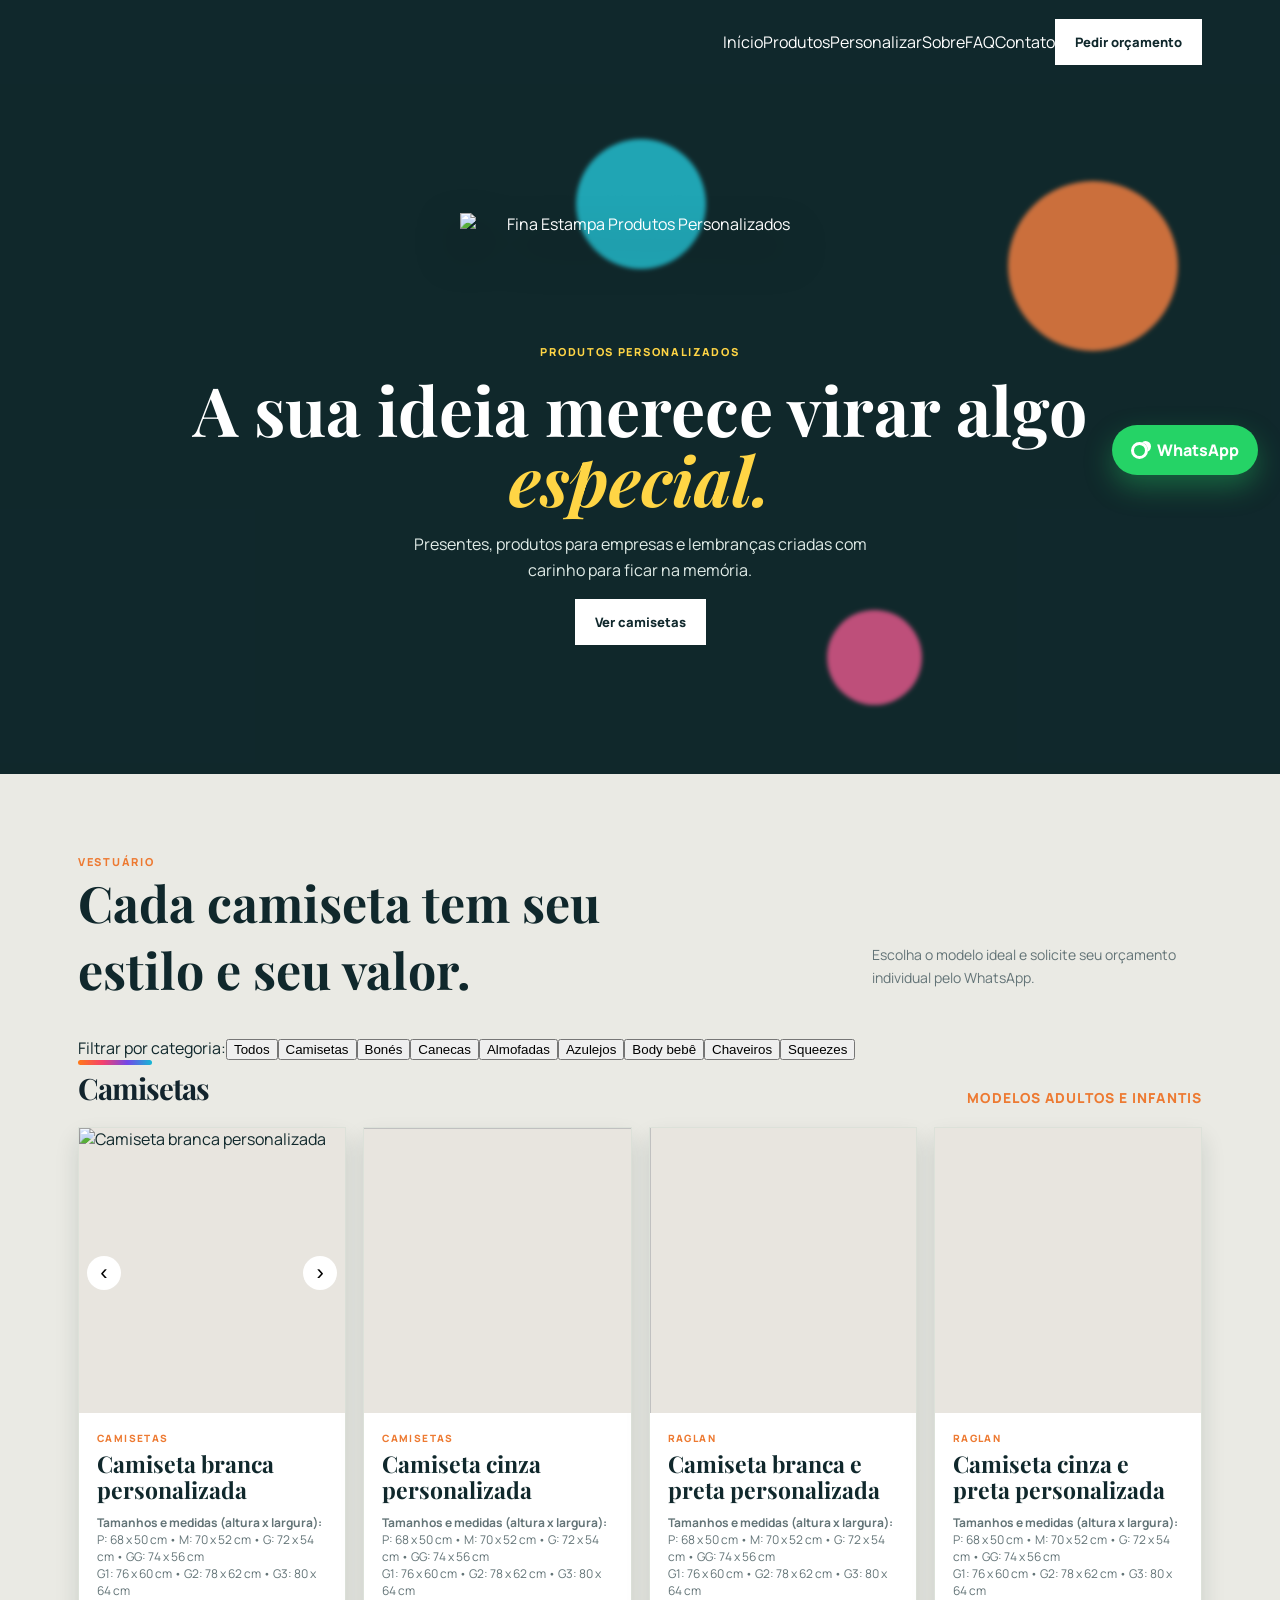
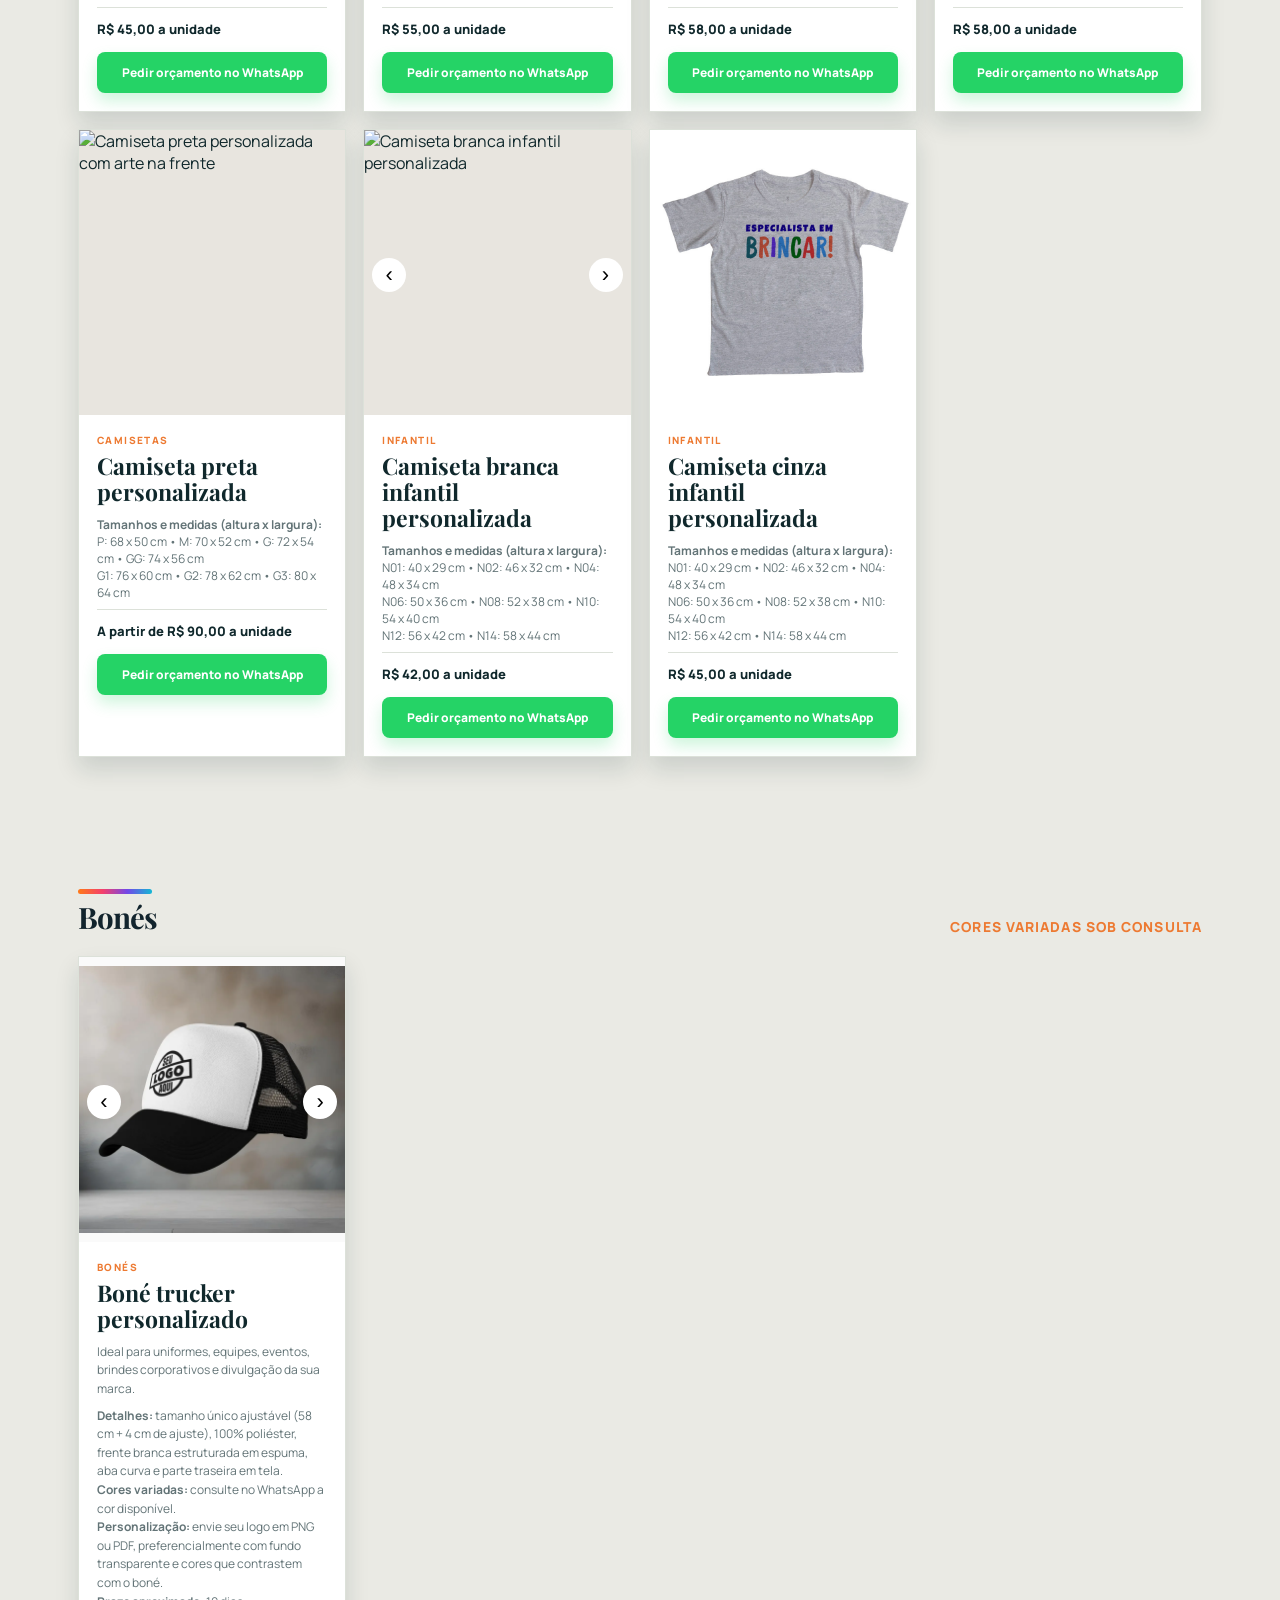
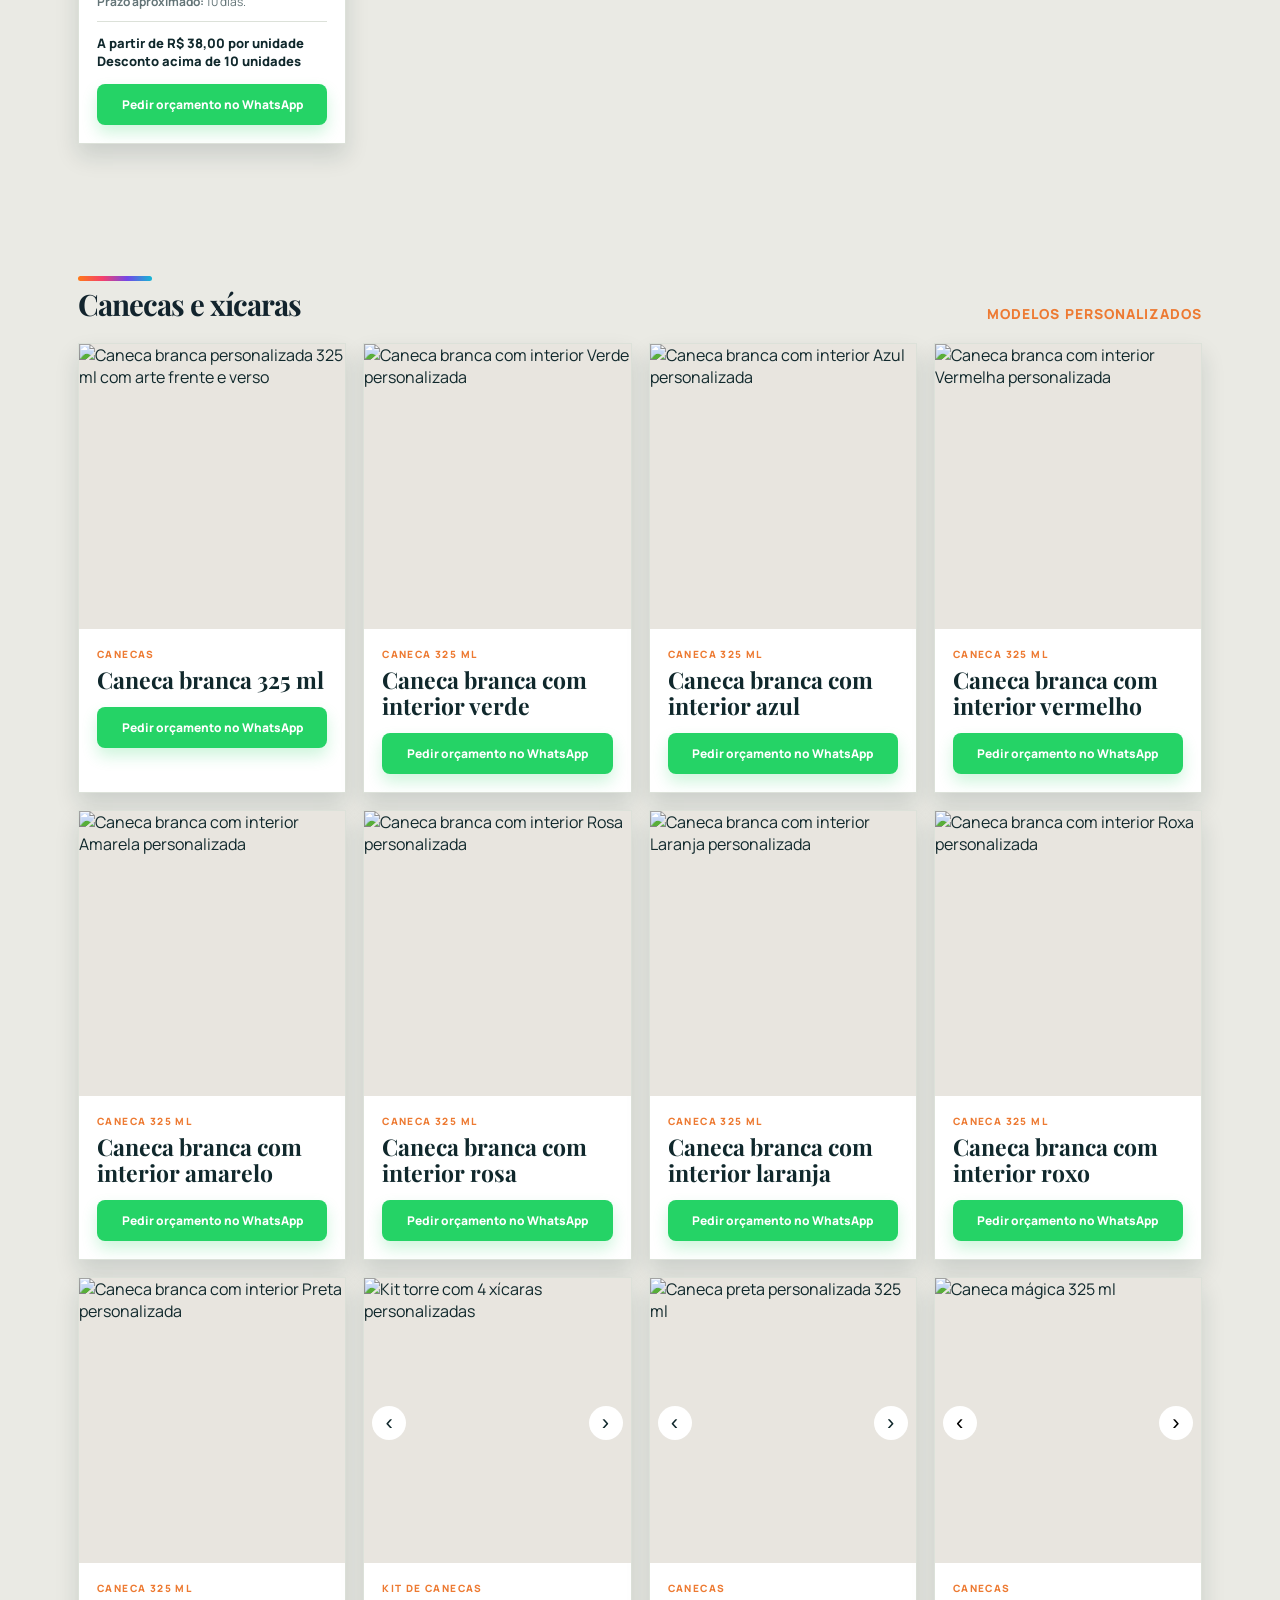
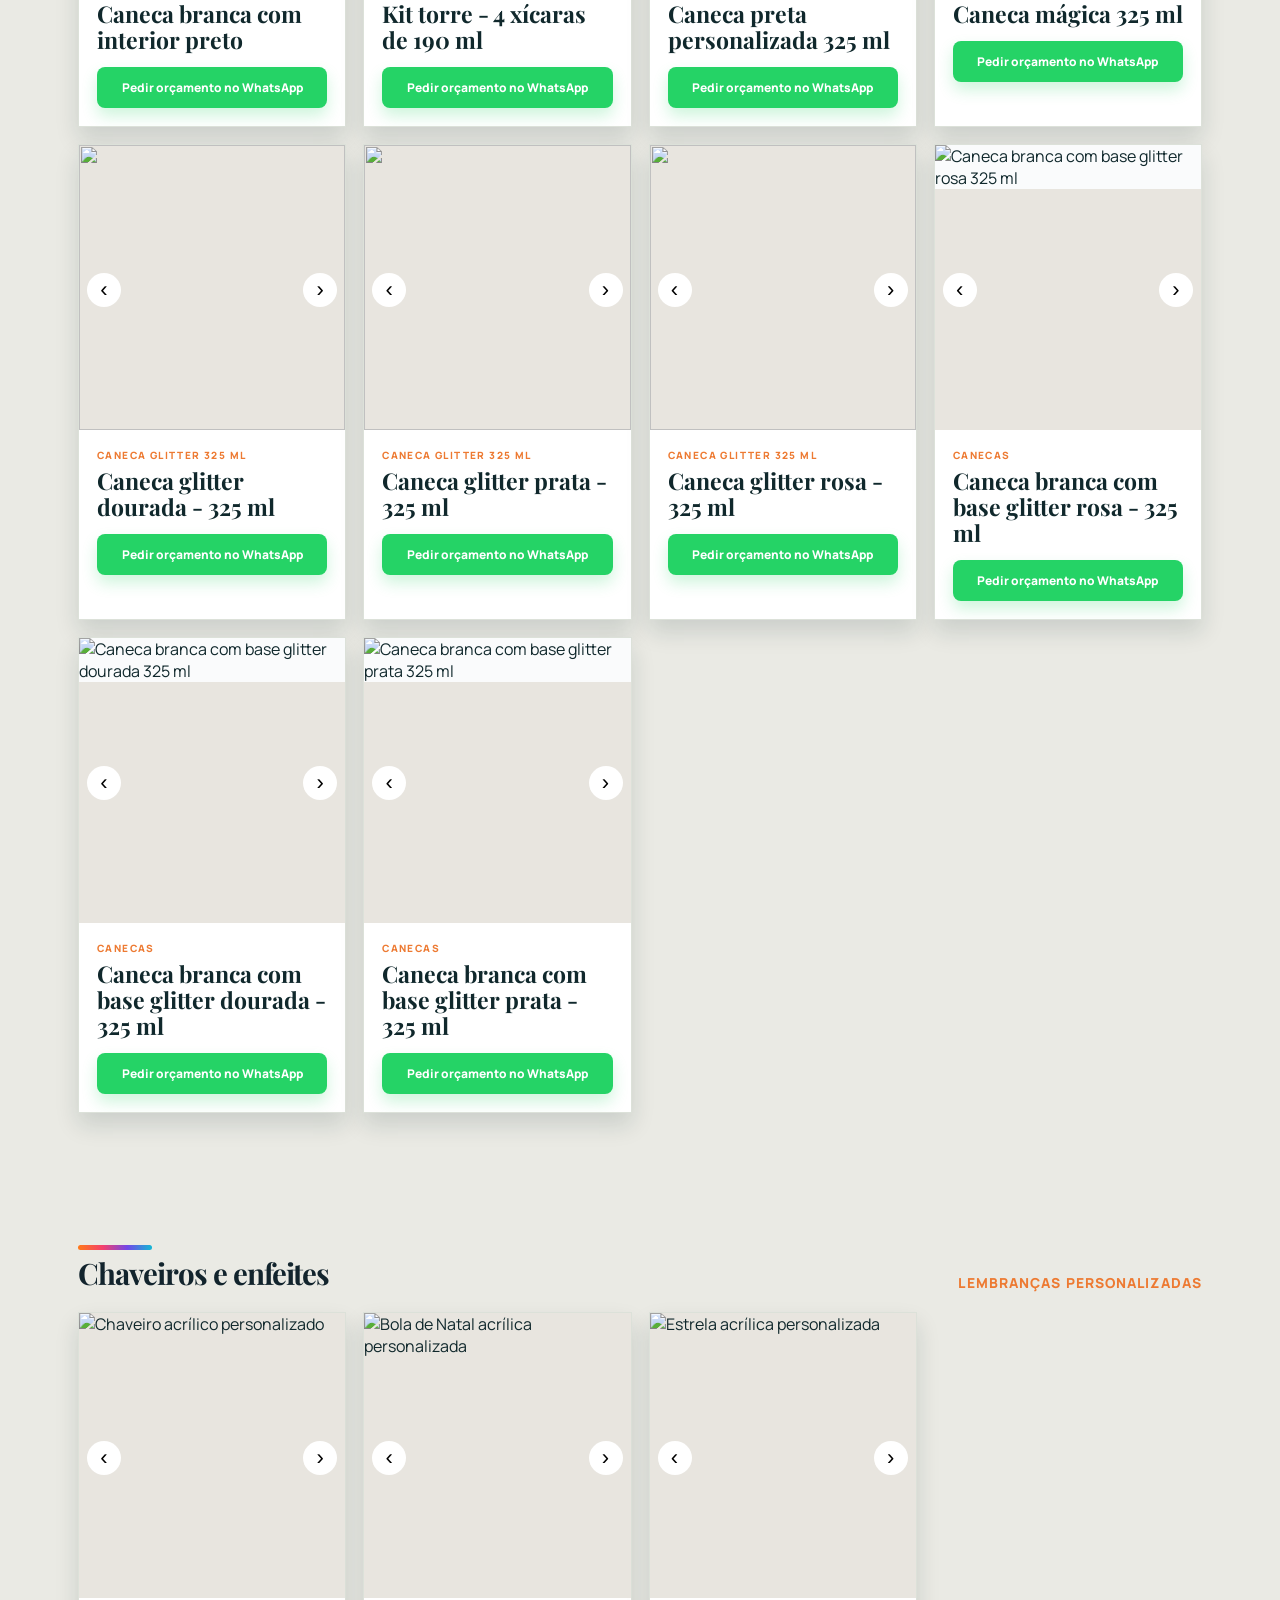
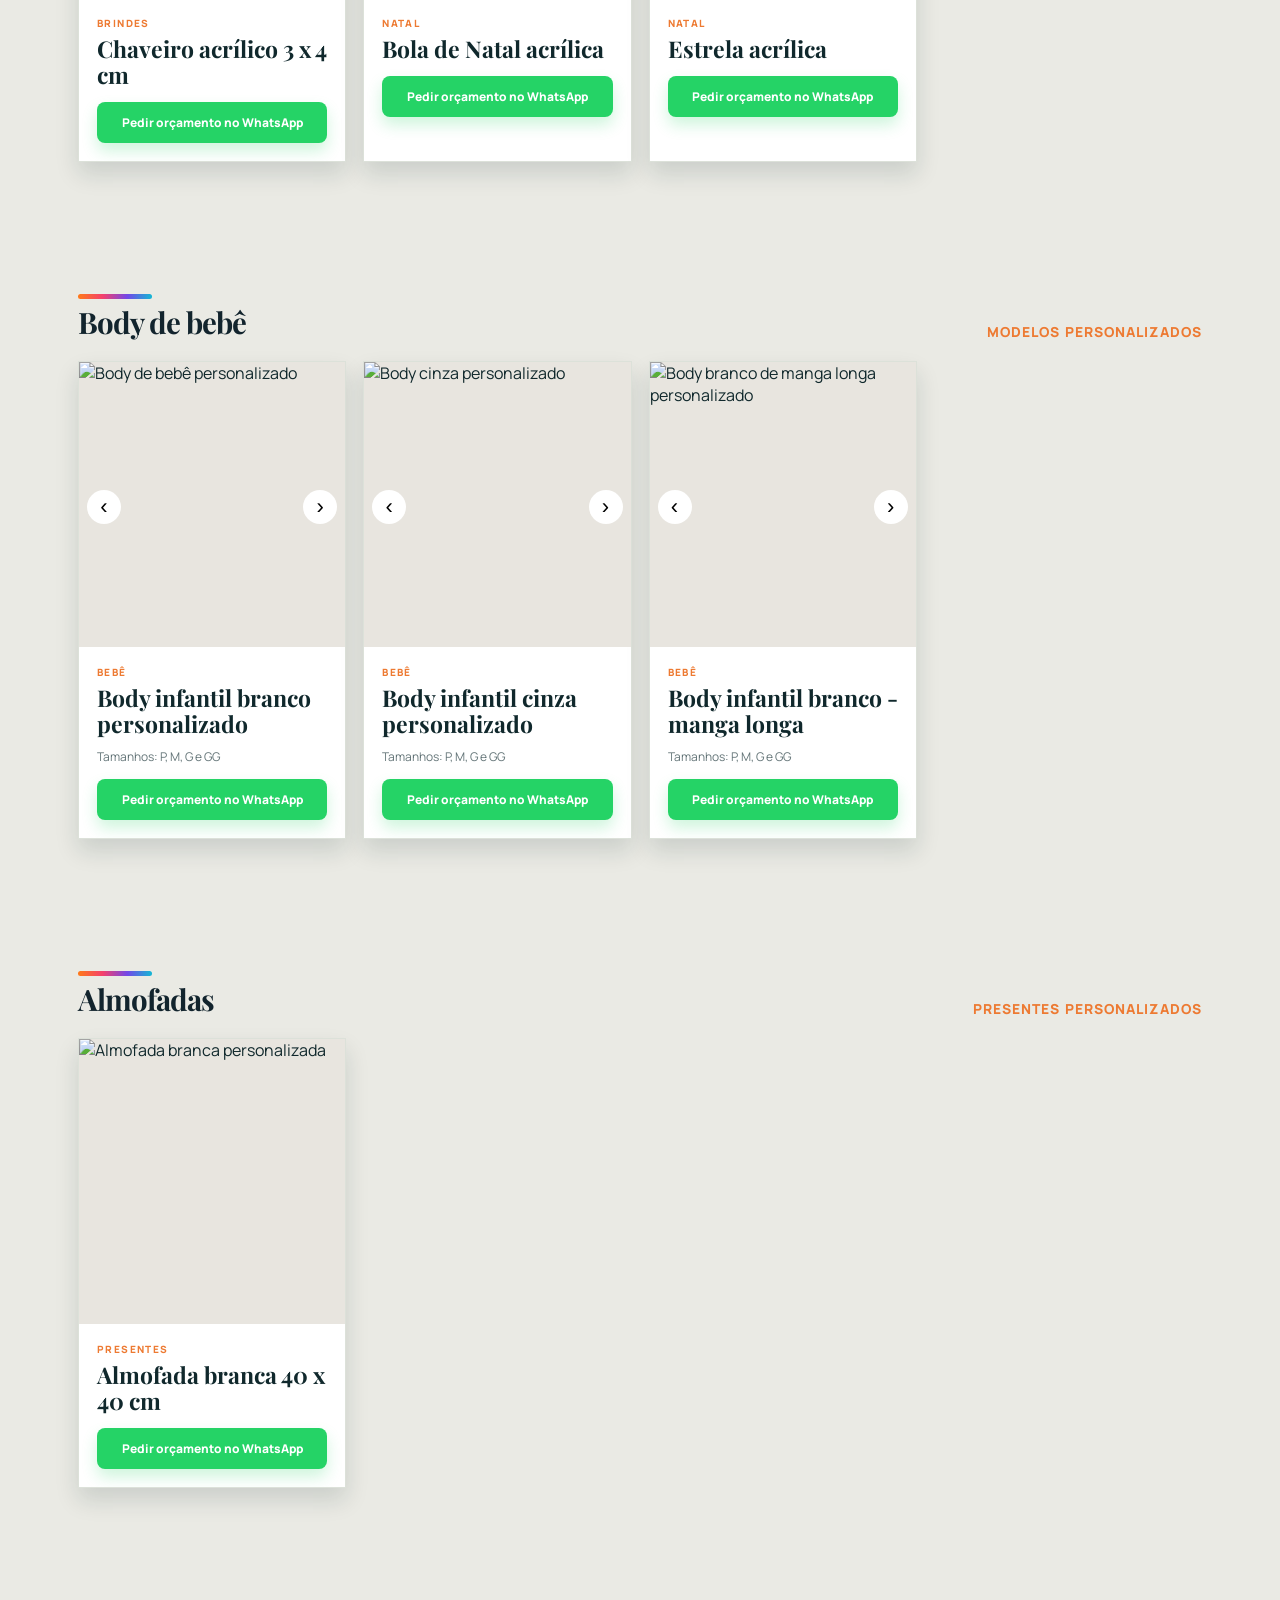
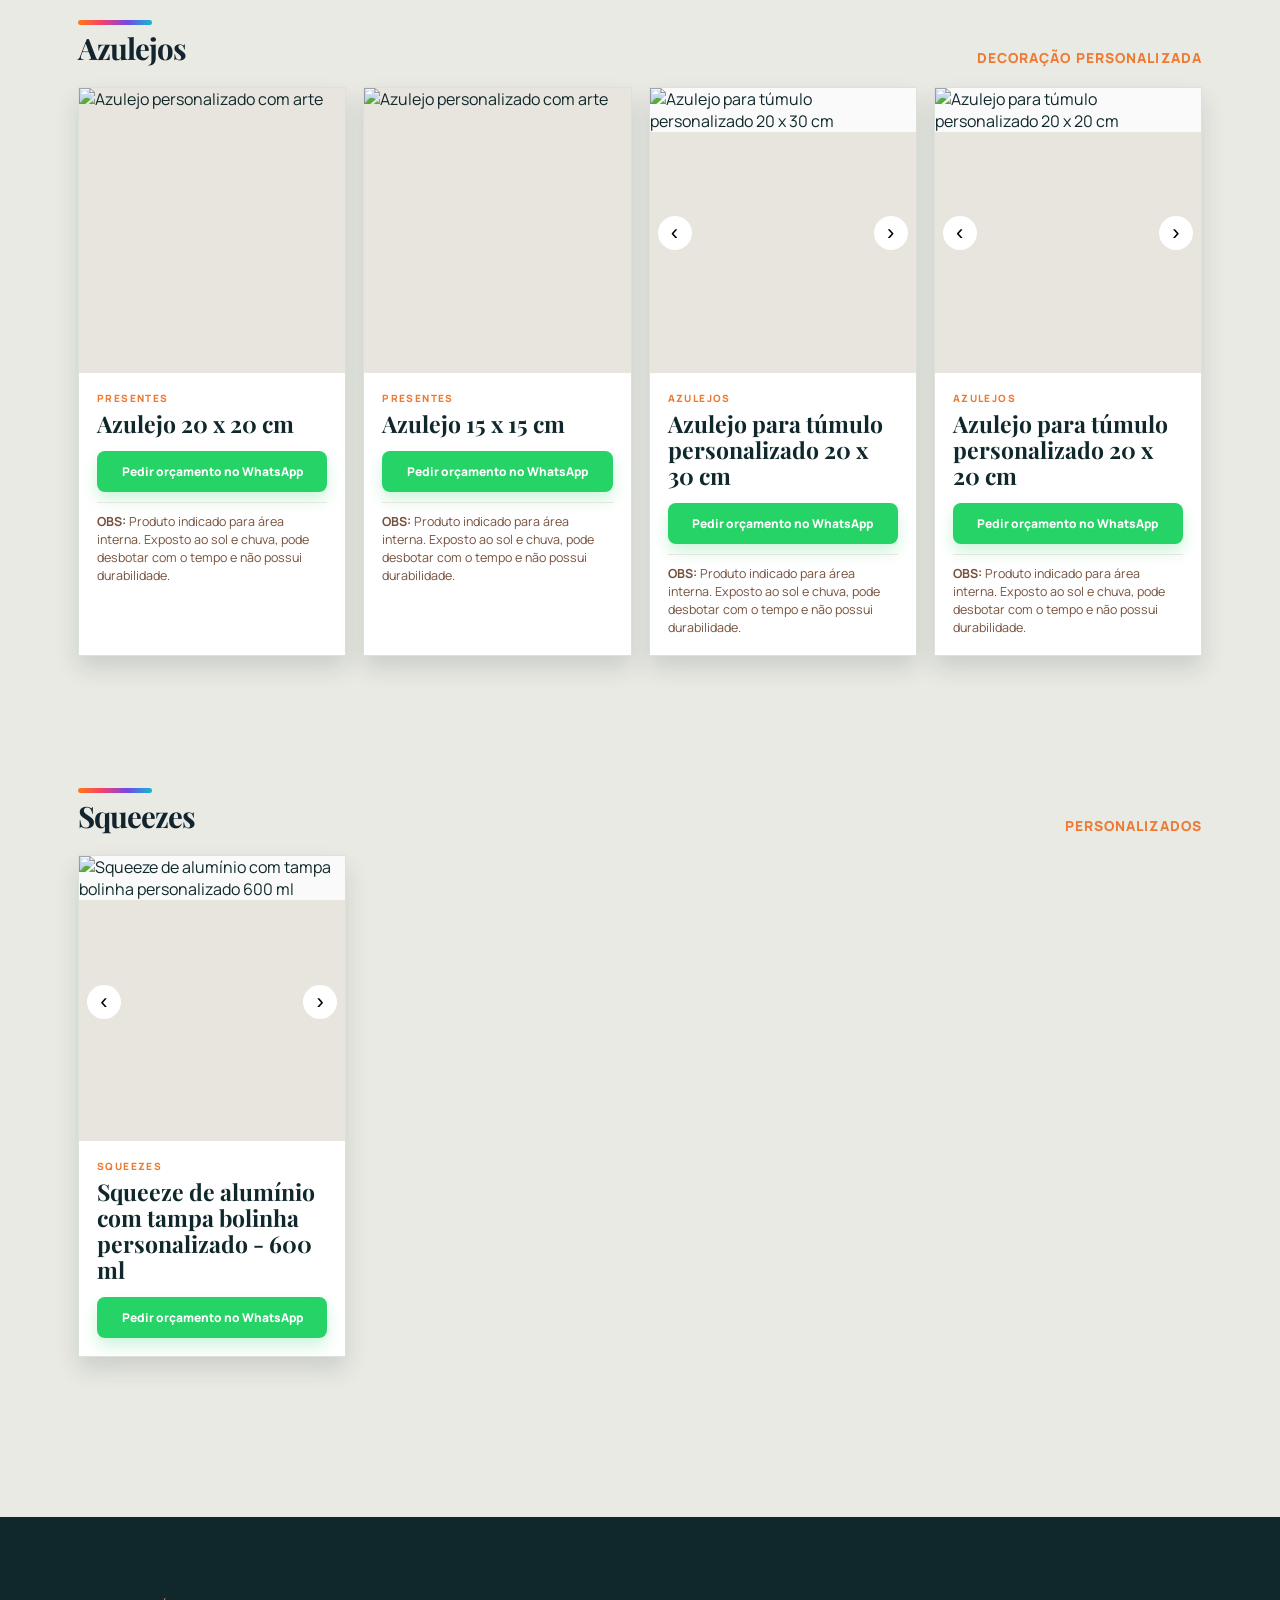
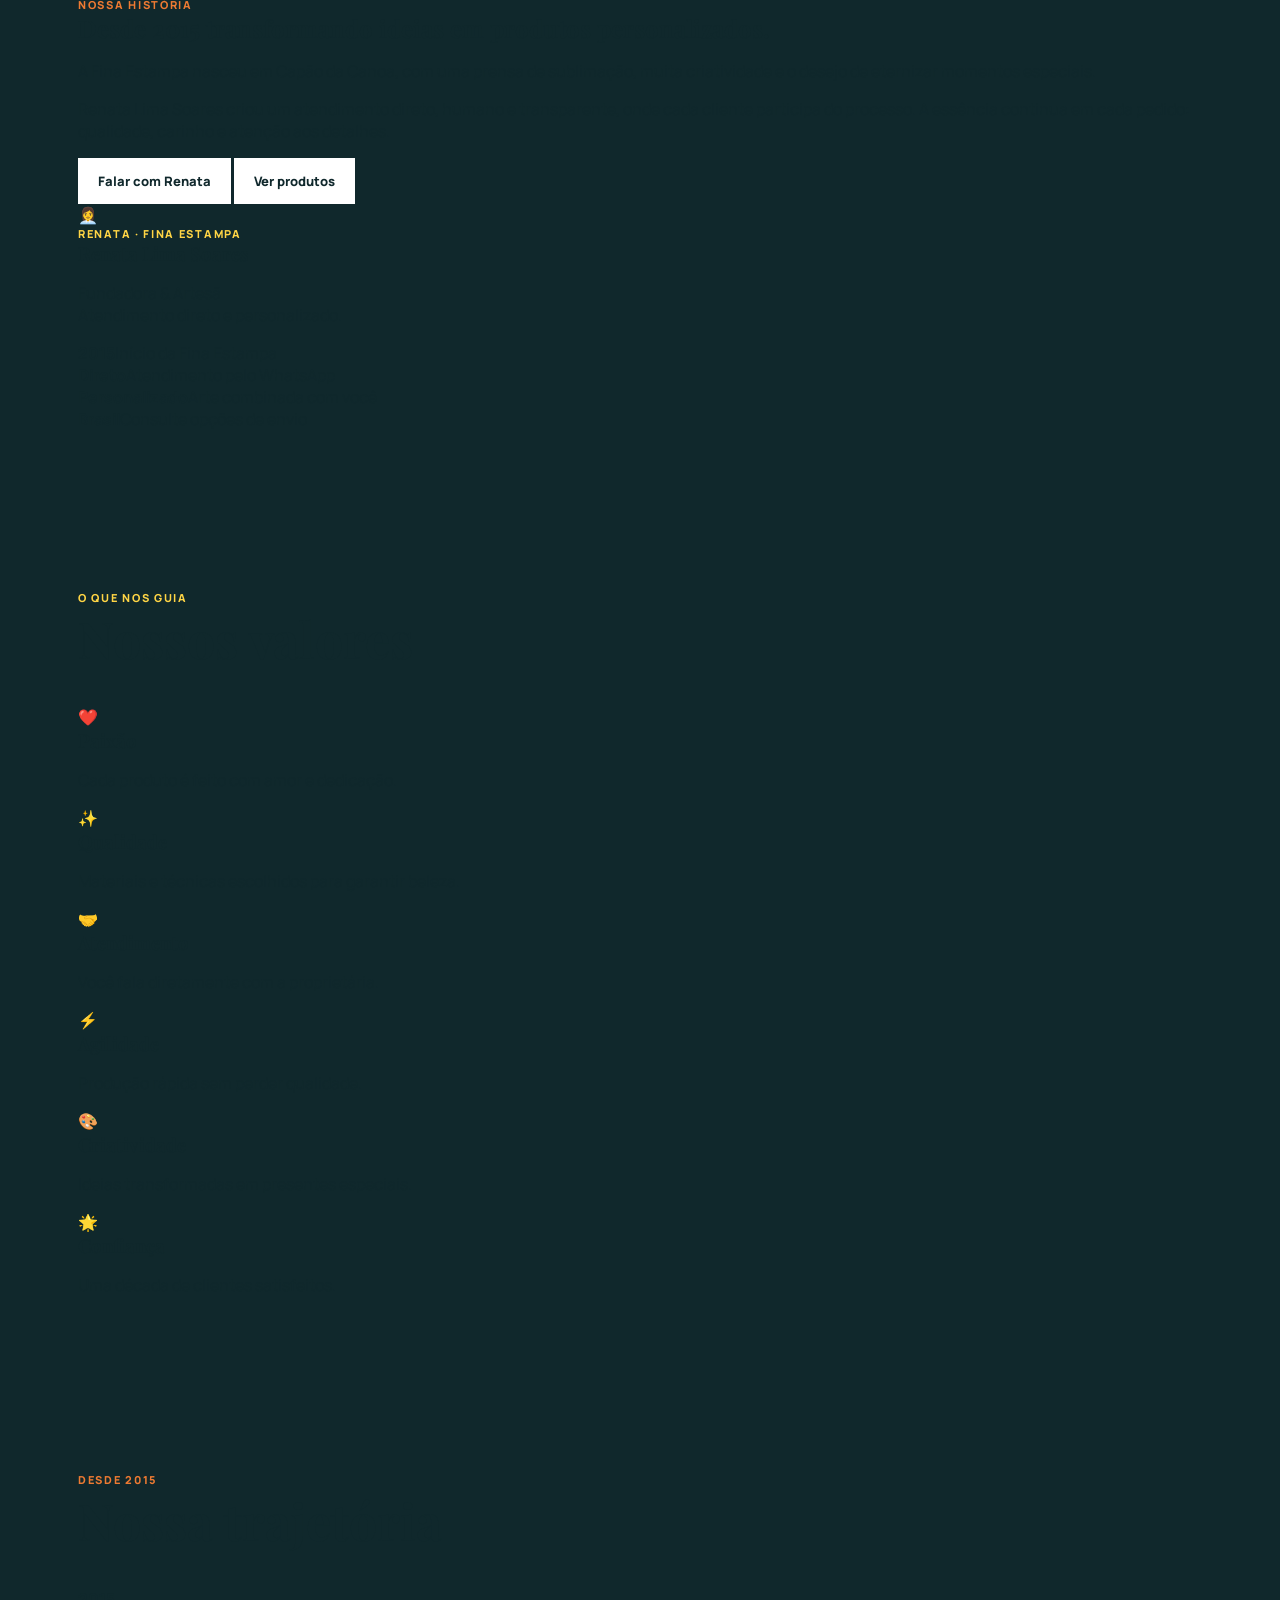
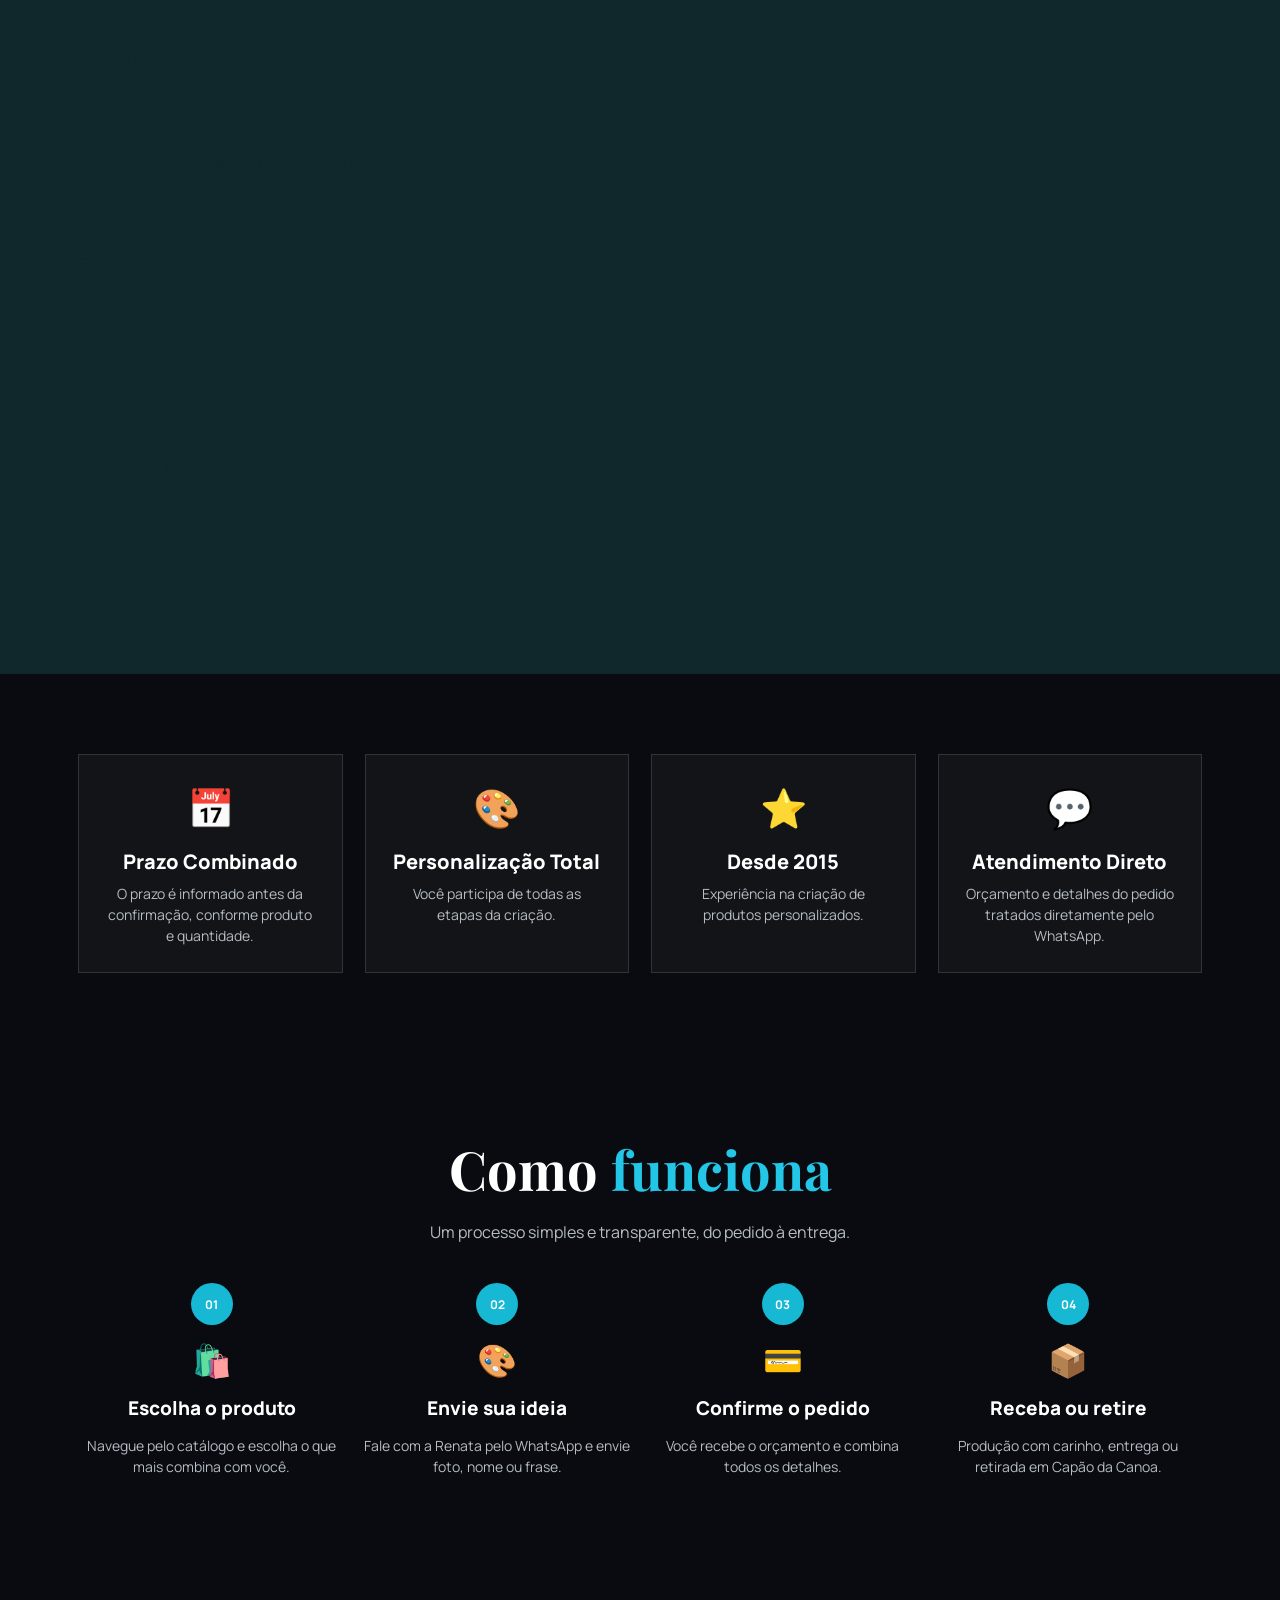
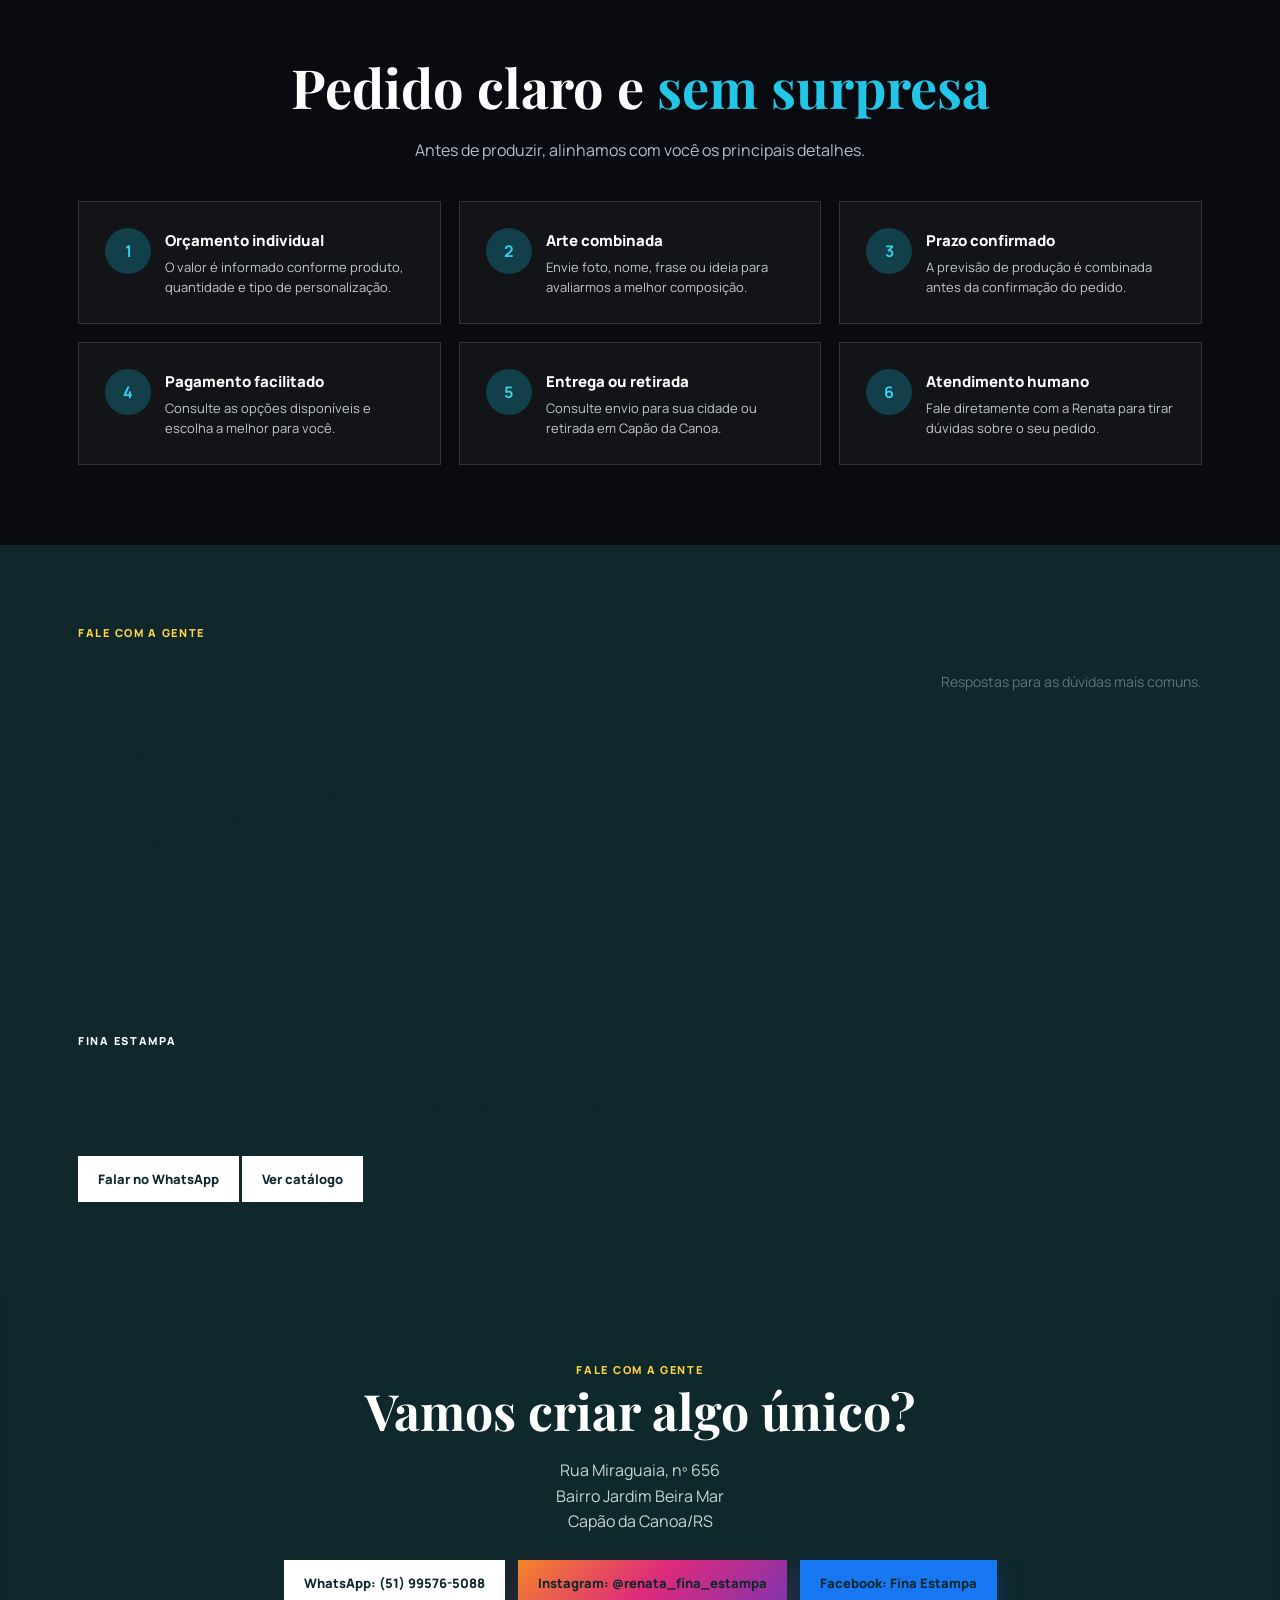
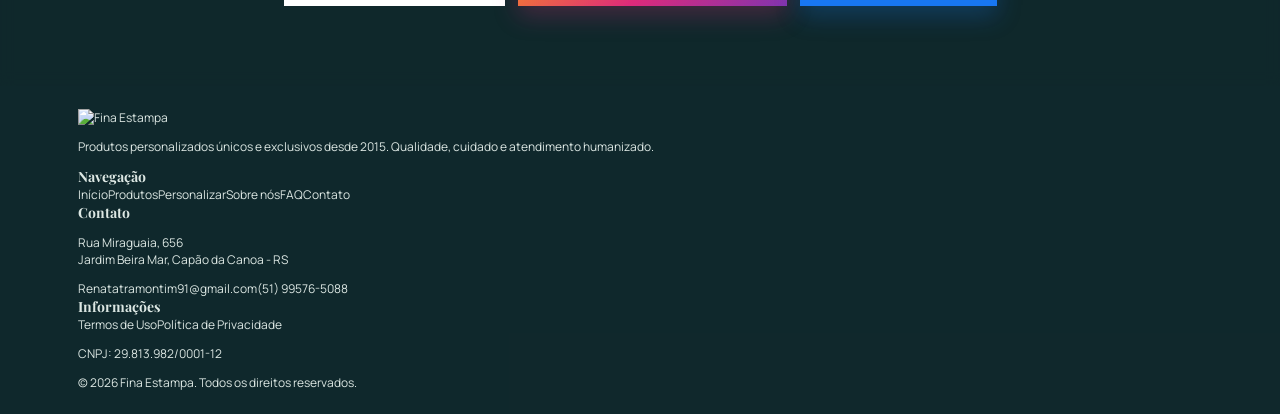
==== public/index.html @ 378524dc "Atualiza preços e adiciona bonés e camiseta infantil cinza" ====
<!doctype html>
<html lang="pt-BR">
<head>
<meta charset="utf-8">
<meta name="viewport" content="width=device-width,initial-scale=1">
<title>Fina Estampa | Personalizados</title>
<meta name="description" content="Fina Estampa Produtos Personalizados em Capão da Canoa. Canecas, camisetas, azulejos, almofadas, chaveiros e presentes feitos com carinho.">
<meta name="robots" content="index, follow">
<link rel="canonical" href="https://finaestampas.com.br/">
<meta property="og:title" content="Fina Estampa | Produtos Personalizados">
<meta property="og:description" content="Produtos personalizados únicos, com atendimento direto pelo WhatsApp.">
<meta property="og:type" content="website">
<meta property="og:url" content="https://finaestampas.com.br/">
<link href="https://fonts.googleapis.com/css2?family=Manrope:wght@400;600;700;800&family=Playfair+Display:ital,wght@0,600;0,700;1,600&display=swap" rel="stylesheet">
<style>:root{--ink:#10282c;--orange:#ed7a32;--line:#dce1d9}*{box-sizing:border-box}body{margin:0;color:var(--ink);font-family:Manrope,sans-serif;background:#10282c url('fundo-3d.webp') center/cover fixed}.wrap{max-width:1180px;margin:auto;padding:0 28px}a{text-decoration:none;color:inherit}.nav{height:84px;display:flex;align-items:center;justify-content:space-between;color:#fff}.brand{font-weight:800;display:flex;gap:10px;align-items:center}.brand i{width:25px;height:25px;border-radius:50%;background:conic-gradient(#ed5279,#ed7a32,#e8bd35,#57bd76,#42a7be,#ed5279)}.btn{display:inline-block;padding:14px 20px;background:#fff;color:var(--ink);font-size:13px;font-weight:800}.hero{position:relative;overflow:hidden;min-height:530px;background:#10282ca0;color:#fff}.orb{position:absolute;border-radius:50%;filter:blur(2px);opacity:.78;mix-blend-mode:screen;pointer-events:none}.o1{width:170px;height:170px;background:#ff6c1b;right:8%;top:14%;animation:float1 8s ease-in-out infinite}.o2{width:95px;height:95px;background:#ee3a79;right:28%;bottom:10%;animation:float2 6s ease-in-out infinite}.o3{width:130px;height:130px;background:#15bed3;left:45%;top:8%;animation:float3 9s ease-in-out infinite}@keyframes float1{50%{transform:translate3d(-45px,60px,80px) rotate(25deg) scale(1.15)}}@keyframes float2{50%{transform:translate3d(45px,-55px,65px) rotate(-22deg) scale(.8)}}@keyframes float3{50%{transform:translate3d(35px,55px,110px) rotate(35deg) scale(1.2)}}.heroin{position:relative;z-index:1;min-height:530px;display:grid;grid-template-columns:1.1fr .9fr;align-items:center;gap:45px}.eyebrow{font-size:11px;letter-spacing:1.7px;font-weight:800;color:#ffd545;text-transform:uppercase}h1,h2,h3{margin:0;font-family:'Playfair Display',serif}h1{font-size:clamp(45px,5.3vw,72px);line-height:1.04;margin:15px 0}h1 em{color:#ffd545}.hero p{color:#e1ece8;line-height:1.65;max-width:510px}.hero img{width:330px;max-height:350px;object-fit:contain;justify-self:center;filter:drop-shadow(0 20px 20px #0008)}section{padding:80px 0}.catalog{background:#f7f5eff2;backdrop-filter:blur(7px)}.heading{display:flex;justify-content:space-between;align-items:end;gap:30px;margin-bottom:34px}.heading h2{font-size:clamp(35px,4vw,50px);max-width:630px}.heading p{max-width:330px;color:#637477;font-size:14px;line-height:1.6}.shirts{display:grid;grid-template-columns:repeat(4,1fr);gap:17px}.card{background:#fff;border:1px solid var(--line);overflow:hidden;box-shadow:0 12px 22px #10282c24;transition:.2s}.card:hover{transform:translateY(-6px)}.shirt-photo{height:285px;overflow:hidden;background:#e8e5df;position:relative}.shirt-photo img{position:absolute;width:200%;height:200%;object-fit:cover}.s1 img{left:0;top:0}.s2 img{right:0;top:0}.s3 img{left:0;bottom:0}.s4 img{right:0;bottom:0}.cardbody{padding:18px}.kind{font-size:10px;color:var(--orange);font-weight:800;letter-spacing:1.4px;text-transform:uppercase}.card h3{font-size:23px;line-height:1.13;margin:6px 0 11px}.price{font-size:13px;font-weight:800;border-top:1px solid var(--line);padding-top:12px}.cta{background:#10282cd9;color:white;text-align:center;backdrop-filter:blur(7px)}.cta h2{font-size:clamp(35px,4vw,50px)}.cta p{color:#c8d4d1;margin:14px auto 25px;line-height:1.6}footer{background:#10282ce8;color:#dce7e3;padding:23px 0;font-size:12px}.foot{display:flex;justify-content:space-between;gap:15px}@media(max-width:850px){.shirts{grid-template-columns:repeat(2,1fr)}.heroin{grid-template-columns:1fr;text-align:center;padding:45px 0}.hero p{margin:auto}.hero img{display:none}}@media(max-width:480px){.wrap{padding:0 18px}.shirts{grid-template-columns:1fr}.heading{display:block}.heading p{margin-top:15px}.foot{flex-direction:column}}</style>
<style>.nav{justify-content:flex-end}.brand{display:none}.heroin{grid-template-columns:1fr;text-align:center;gap:12px}.heroin>img{order:0;justify-self:center;width:360px;max-height:310px}.heroin>div{order:1}.hero p{margin-left:auto;margin-right:auto}@media(max-width:850px){.heroin>img{display:block;width:275px;max-height:255px}}</style>
</head>
<body>
<header class="wrap">
<nav class="nav">
<a class="brand" href="#inicio">
<i>
</i>Fina Estampa</a>
<a class="btn" href="#contato">Pedir or&ccedil;amento</a>
</nav>
</header>
<main>
<section class="hero" id="inicio">
<span class="orb o1">
</span>
<span class="orb o2">
</span>
<span class="orb o3">
</span>
<div class="wrap heroin">
<div>
<div class="eyebrow">Produtos personalizados</div>
<h1>A sua ideia merece virar algo <em>especial.</em>
</h1>
<p>Presentes, produtos para empresas e lembran&ccedil;as criadas com carinho para ficar na mem&oacute;ria.</p>
<a class="btn" href="#camisetas">Ver camisetas</a>
</div>
<img src="logo-fina-estampa-transparent.webp" alt="Fina Estampa Produtos Personalizados">
</div>
</section>
<section class="catalog" id="camisetas">
<div class="wrap">
<div class="heading">
<div>
<div class="eyebrow" style="color:#ed7a32">Vestu&aacute;rio</div>
<h2>Cada camiseta tem seu estilo e seu valor.</h2>
</div>
<p>Escolha o modelo ideal e solicite seu or&ccedil;amento individual pelo WhatsApp.</p>
</div>
<div class="shirts">
<article class="card">
<div class="shirt-photo" style="position:relative">
<img id="camiseta-branca-foto" src="camiseta-branca-1.webp" style="position:static;width:100%;height:100%;object-fit:cover" alt="Camiseta branca personalizada">
<button onclick="trocarCamisetaBranca(-1)" style="position:absolute;left:8px;top:45%;border:0;border-radius:50%;width:34px;height:34px;background:#fff;font-size:22px;cursor:pointer">&lsaquo;</button>
<button onclick="trocarCamisetaBranca(1)" style="position:absolute;right:8px;top:45%;border:0;border-radius:50%;width:34px;height:34px;background:#fff;font-size:22px;cursor:pointer">&rsaquo;</button>
</div>
<div class="cardbody">
<div class="kind">Camisetas</div>
<h3>Camiseta branca personalizada</h3>
<div style="font-size:12px;color:#637477;margin-bottom:8px">
<strong>Tamanhos e medidas (altura x largura):</strong>
<br>P: 68 x 50 cm &bull; M: 70 x 52 cm &bull; G: 72 x 54 cm &bull; GG: 74 x 56 cm<br>G1: 76 x 60 cm &bull; G2: 78 x 62 cm &bull; G3: 80 x 64 cm</div>
<div class="price">R$ 45,00 a unidade</div>
</div>
</article>
<article class="card">
<div class="shirt-photo s2">
<img src="camisetas-mockup.webp">
</div>
<div class="cardbody">
<div class="kind">Camisetas</div>
<h3>Camiseta cinza personalizada</h3>
<div style="font-size:12px;color:#637477;margin-bottom:8px">
<strong>Tamanhos e medidas (altura x largura):</strong>
<br>P: 68 x 50 cm &bull; M: 70 x 52 cm &bull; G: 72 x 54 cm &bull; GG: 74 x 56 cm<br>G1: 76 x 60 cm &bull; G2: 78 x 62 cm &bull; G3: 80 x 64 cm</div>
<div class="price">R$ 55,00 a unidade</div>
</div>
</article>
<article class="card">
<div class="shirt-photo s3">
<img src="camisetas-mockup.webp">
</div>
<div class="cardbody">
<div class="kind">Raglan</div>
<h3>Camiseta branca e preta personalizada</h3>
<div style="font-size:12px;color:#637477;margin-bottom:8px">
<strong>Tamanhos e medidas (altura x largura):</strong>
<br>P: 68 x 50 cm &bull; M: 70 x 52 cm &bull; G: 72 x 54 cm &bull; GG: 74 x 56 cm<br>G1: 76 x 60 cm &bull; G2: 78 x 62 cm &bull; G3: 80 x 64 cm</div>
<div class="price">R$ 58,00 a unidade</div>
</div>
</article>
<article class="card">
<div class="shirt-photo s4">
<img src="camisetas-mockup.webp">
</div>
<div class="cardbody">
<div class="kind">Raglan</div>
<h3>Camiseta cinza e preta personalizada</h3>
<div style="font-size:12px;color:#637477;margin-bottom:8px">
<strong>Tamanhos e medidas (altura x largura):</strong>
<br>P: 68 x 50 cm &bull; M: 70 x 52 cm &bull; G: 72 x 54 cm &bull; GG: 74 x 56 cm<br>G1: 76 x 60 cm &bull; G2: 78 x 62 cm &bull; G3: 80 x 64 cm</div>
<div class="price">R$ 58,00 a unidade</div>
</div>
</article>
<article class="card">
<div class="shirt-photo">
<img src="camiseta-preta.webp" style="position:static;width:100%;height:100%;object-fit:cover" alt="Camiseta preta personalizada com arte na frente">
</div>
<div class="cardbody">
<div class="kind">Camisetas</div>
<h3>Camiseta preta personalizada</h3>
<div style="font-size:12px;color:#637477;margin-bottom:8px">
<strong>Tamanhos e medidas (altura x largura):</strong>
<br>P: 68 x 50 cm &bull; M: 70 x 52 cm &bull; G: 72 x 54 cm &bull; GG: 74 x 56 cm<br>G1: 76 x 60 cm &bull; G2: 78 x 62 cm &bull; G3: 80 x 64 cm</div>
<div class="price">A partir de R$ 90,00 a unidade</div>
</div>
</article>
<article class="card">
<div class="shirt-photo" style="position:relative">
<img id="bone-trucker-foto" src="bone-trucker-1.webp" style="position:static;width:100%;height:100%;object-fit:contain;background:#fafafa" alt="Bon&eacute; trucker personalizado com frente branca e tela traseira">
<button onclick="trocarBoneTrucker(-1)" aria-label="Foto anterior do bon&eacute;" style="position:absolute;left:8px;top:45%;border:0;border-radius:50%;width:34px;height:34px;background:#fff;font-size:22px;cursor:pointer">&lsaquo;</button>
<button onclick="trocarBoneTrucker(1)" aria-label="Pr&oacute;xima foto do bon&eacute;" style="position:absolute;right:8px;top:45%;border:0;border-radius:50%;width:34px;height:34px;background:#fff;font-size:22px;cursor:pointer">&rsaquo;</button>
</div>
<div class="cardbody">
<div class="kind">Bon&eacute;s</div>
<h3>Bon&eacute; trucker personalizado</h3>
<p style="font-size:12px;color:#637477;line-height:1.55;margin:8px 0">Ideal para uniformes, equipes, eventos, brindes corporativos e divulga&ccedil;&atilde;o da sua marca.</p>
<div style="font-size:12px;color:#637477;margin-bottom:10px;line-height:1.55">
<strong>Detalhes:</strong> tamanho &uacute;nico ajust&aacute;vel (58 cm + 4 cm de ajuste), 100% poli&eacute;ster, frente branca estruturada em espuma, aba curva e parte traseira em tela.<br>
<strong>Cores variadas:</strong> consulte no WhatsApp a cor dispon&iacute;vel.<br>
<strong>Personaliza&ccedil;&atilde;o:</strong> envie seu logo em PNG ou PDF, preferencialmente com fundo transparente e cores que contrastem com o bon&eacute;.<br>
<strong>Prazo aproximado:</strong> 10 dias.</div>
<div class="price product-price-visible">A partir de R$ 38,00 por unidade<br>Desconto acima de 10 unidades</div>
</div>
</article>
<article class="card">
<div class="shirt-photo">
<img src="caneca-325ml.webp" style="position:static;width:100%;height:100%;object-fit:cover" alt="Caneca branca personalizada 325 ml com arte frente e verso">
</div>
<div class="cardbody">
<div class="kind">Canecas</div>
<h3>Caneca branca 325 ml</h3>
<div class="price">Arte frente e verso - Valor sob consulta</div>
</div>
</article>
<article class="card">
<div class="shirt-photo">
<img src="presentes-mockup.webp" style="position:static;width:100%;height:100%;object-fit:cover" alt="Almofada branca personalizada">
</div>
<div class="cardbody">
<div class="kind">Presentes</div>
<h3>Almofada branca 40 x 40 cm</h3>
<div class="price">Valor sob consulta</div>
</div>
</article>
<article class="card">
<div class="shirt-photo">
<img src="azulejos-personalizados.webp" style="position:static;width:100%;height:100%;object-fit:cover" alt="Azulejo personalizado com arte">
</div>
<div class="cardbody">
<div class="kind">Presentes</div>
<h3>Azulejo 20 x 20 cm</h3>
<div class="price">Valor sob consulta</div>
<div style="margin-top:10px;padding-top:10px;border-top:1px solid #e7e4df;font-size:.78rem;line-height:1.45;color:#76513d">
<strong>OBS:</strong> Produto indicado para &aacute;rea interna. Exposto ao sol e chuva, pode desbotar com o tempo e n&atilde;o possui durabilidade.</div>
</div>
</article>
<article class="card">
<div class="shirt-photo">
<img src="azulejos-personalizados.webp" style="position:static;width:100%;height:100%;object-fit:cover" alt="Azulejo personalizado com arte">
</div>
<div class="cardbody">
<div class="kind">Presentes</div>
<h3>Azulejo 15 x 15 cm</h3>
<div class="price">Valor sob consulta</div>
<div style="margin-top:10px;padding-top:10px;border-top:1px solid #e7e4df;font-size:.78rem;line-height:1.45;color:#76513d">
<strong>OBS:</strong> Produto indicado para &aacute;rea interna. Exposto ao sol e chuva, pode desbotar com o tempo e n&atilde;o possui durabilidade.</div>
</div>
</article>
<article class="card">
<div class="shirt-photo">
<img src="caneca-verde.webp" style="position:static;width:100%;height:100%;object-fit:cover" alt="Caneca branca com interior Verde personalizada">
</div>
<div class="cardbody">
<div class="kind">Caneca 325 ml</div>
<h3>Caneca branca com interior verde</h3>
<div class="price">Arte frente e verso - Valor sob consulta</div>
</div>
</article>
<article class="card">
<div class="shirt-photo">
<img src="caneca-azul.webp" style="position:static;width:100%;height:100%;object-fit:cover" alt="Caneca branca com interior Azul personalizada">
</div>
<div class="cardbody">
<div class="kind">Caneca 325 ml</div>
<h3>Caneca branca com interior azul</h3>
<div class="price">Arte frente e verso - Valor sob consulta</div>
</div>
</article>
<article class="card">
<div class="shirt-photo">
<img src="caneca-vermelho.webp" style="position:static;width:100%;height:100%;object-fit:cover" alt="Caneca branca com interior Vermelha personalizada">
</div>
<div class="cardbody">
<div class="kind">Caneca 325 ml</div>
<h3>Caneca branca com interior vermelho</h3>
<div class="price">Arte frente e verso - Valor sob consulta</div>
</div>
</article>
<article class="card">
<div class="shirt-photo">
<img src="caneca-amarelo.webp" style="position:static;width:100%;height:100%;object-fit:cover" alt="Caneca branca com interior Amarela personalizada">
</div>
<div class="cardbody">
<div class="kind">Caneca 325 ml</div>
<h3>Caneca branca com interior amarelo</h3>
<div class="price">Arte frente e verso - Valor sob consulta</div>
</div>
</article>
<article class="card">
<div class="shirt-photo">
<img src="caneca-rosa.webp" style="position:static;width:100%;height:100%;object-fit:cover" alt="Caneca branca com interior Rosa personalizada">
</div>
<div class="cardbody">
<div class="kind">Caneca 325 ml</div>
<h3>Caneca branca com interior rosa</h3>
<div class="price">Arte frente e verso - Valor sob consulta</div>
</div>
</article>
<article class="card">
<div class="shirt-photo">
<img src="caneca-laranja.webp" style="position:static;width:100%;height:100%;object-fit:cover" alt="Caneca branca com interior Laranja personalizada">
</div>
<div class="cardbody">
<div class="kind">Caneca 325 ml</div>
<h3>Caneca branca com interior laranja</h3>
<div class="price">Arte frente e verso - Valor sob consulta</div>
</div>
</article>
<article class="card">
<div class="shirt-photo">
<img src="caneca-roxo.webp" style="position:static;width:100%;height:100%;object-fit:cover" alt="Caneca branca com interior Roxa personalizada">
</div>
<div class="cardbody">
<div class="kind">Caneca 325 ml</div>
<h3>Caneca branca com interior roxo</h3>
<div class="price">Arte frente e verso - Valor sob consulta</div>
</div>
</article>
<article class="card">
<div class="shirt-photo">
<img src="caneca-preto.webp" style="position:static;width:100%;height:100%;object-fit:cover" alt="Caneca branca com interior Preta personalizada">
</div>
<div class="cardbody">
<div class="kind">Caneca 325 ml</div>
<h3>Caneca branca com interior preto</h3>
<div class="price">Arte frente e verso - Valor sob consulta</div>
</div>
</article>
<article class="card">
<div class="shirt-photo" style="position:relative">
<img id="kit-foto" src="kit-torre-1.webp" style="position:static;width:100%;height:100%;object-fit:cover" alt="Kit torre com 4 x&iacute;caras personalizadas">
<button onclick="trocarKit(-1)" style="position:absolute;left:8px;top:45%;border:0;border-radius:50%;width:34px;height:34px;background:#fff;color:#10282c;font-size:22px;cursor:pointer">&lsaquo;</button>
<button onclick="trocarKit(1)" style="position:absolute;right:8px;top:45%;border:0;border-radius:50%;width:34px;height:34px;background:#fff;color:#10282c;font-size:22px;cursor:pointer">&rsaquo;</button>
</div>
<div class="cardbody">
<div class="kind">Kit de canecas</div>
<h3>Kit torre - 4 x&iacute;caras de 190 ml</h3>
<div class="price">Valor sob consulta</div>
</div>
</article>
<article class="card">
<div class="shirt-photo" style="position:relative">
<img id="caneca-preta-foto" src="caneca-preta-1.webp" style="position:static;width:100%;height:100%;object-fit:cover" alt="Caneca preta personalizada 325 ml">
<button onclick="trocarCanecaPreta(-1)" style="position:absolute;left:8px;top:45%;border:0;border-radius:50%;width:34px;height:34px;background:#fff;color:#10282c;font-size:22px;cursor:pointer">&lsaquo;</button>
<button onclick="trocarCanecaPreta(1)" style="position:absolute;right:8px;top:45%;border:0;border-radius:50%;width:34px;height:34px;background:#fff;color:#10282c;font-size:22px;cursor:pointer">&rsaquo;</button>
</div>
<div class="cardbody">
<div class="kind">Canecas</div>
<h3>Caneca preta personalizada 325 ml</h3>
<div class="price">Personalizada - Valor sob consulta</div>
</div>
</article>
<article class="card">
<div class="shirt-photo" style="position:relative">
<img id="chaveiro-foto" src="chaveiro-acrilico.webp" style="position:static;width:100%;height:100%;object-fit:cover" alt="Chaveiro acr&iacute;lico personalizado">
<button onclick="trocarChaveiro(-1)" style="position:absolute;left:8px;top:45%;border:0;border-radius:50%;width:34px;height:34px;background:#fff;font-size:22px;cursor:pointer">&lsaquo;</button>
<button onclick="trocarChaveiro(1)" style="position:absolute;right:8px;top:45%;border:0;border-radius:50%;width:34px;height:34px;background:#fff;font-size:22px;cursor:pointer">&rsaquo;</button>
</div>
<div class="cardbody">
<div class="kind">Brindes</div>
<h3>Chaveiro acr&iacute;lico 3 x 4 cm</h3>
<div class="price">Personalizado com foto - Valor sob consulta</div>
</div>
</article>
<article class="card">
<div class="shirt-photo" style="position:relative">
<img id="m&aacute;gica-foto" src="caneca-magica-1.webp" style="position:static;width:100%;height:100%;object-fit:cover" alt="Caneca m&aacute;gica 325 ml">
<button onclick="trocarMagica(-1)" style="position:absolute;left:8px;top:45%;border:0;border-radius:50%;width:34px;height:34px;background:#fff;font-size:22px;cursor:pointer">&lsaquo;</button>
<button onclick="trocarMagica(1)" style="position:absolute;right:8px;top:45%;border:0;border-radius:50%;width:34px;height:34px;background:#fff;font-size:22px;cursor:pointer">&rsaquo;</button>
</div>
<div class="cardbody">
<div class="kind">Canecas</div>
<h3>Caneca m&aacute;gica 325 ml</h3>
<div class="price">Personalizada - Valor sob consulta</div>
</div>
</article>
<article class="card">
<div class="shirt-photo" style="position:relative">
<img id="bola-foto" src="bola-natal-1.webp" style="position:static;width:100%;height:100%;object-fit:cover" alt="Bola de Natal acr&iacute;lica personalizada">
<button onclick="trocarBola(-1)" style="position:absolute;left:8px;top:45%;border:0;border-radius:50%;width:34px;height:34px;background:#fff;font-size:22px">&lsaquo;</button>
<button onclick="trocarBola(1)" style="position:absolute;right:8px;top:45%;border:0;border-radius:50%;width:34px;height:34px;background:#fff;font-size:22px">&rsaquo;</button>
</div>
<div class="cardbody">
<div class="kind">Natal</div>
<h3>Bola de Natal acr&iacute;lica</h3>
<div class="price">Pedido m&iacute;nimo: 10 unidades</div>
</div>
</article>
<article class="card">
<div class="shirt-photo" style="position:relative">
<img id="estrela-foto" src="estrela-natal-1.webp" style="position:static;width:100%;height:100%;object-fit:cover" alt="Estrela acr&iacute;lica personalizada">
<button onclick="trocarEstrela(-1)" style="position:absolute;left:8px;top:45%;border:0;border-radius:50%;width:34px;height:34px;background:#fff;font-size:22px">&lsaquo;</button>
<button onclick="trocarEstrela(1)" style="position:absolute;right:8px;top:45%;border:0;border-radius:50%;width:34px;height:34px;background:#fff;font-size:22px">&rsaquo;</button>
</div>
<div class="cardbody">
<div class="kind">Natal</div>
<h3>Estrela acr&iacute;lica</h3>
<div class="price">Pedido m&iacute;nimo: 10 unidades</div>
</div>
</article>
<article class="card">
<div class="shirt-photo" style="position:relative">
<img id="body-foto" src="body-bebe.webp" style="position:static;width:100%;height:100%;object-fit:cover" alt="Body de beb&ecirc; personalizado">
<button onclick="trocarBody(-1)" style="position:absolute;left:8px;top:45%;border:0;border-radius:50%;width:34px;height:34px;background:#fff;font-size:22px">&lsaquo;</button>
<button onclick="trocarBody(1)" style="position:absolute;right:8px;top:45%;border:0;border-radius:50%;width:34px;height:34px;background:#fff;font-size:22px">&rsaquo;</button>
</div>
<div class="cardbody">
<div class="kind">Beb&ecirc;</div>
<h3>Body infantil branco personalizado</h3>
<div style="font-size:12px;color:#637477;margin-bottom:8px">Tamanhos: P, M, G e GG</div>
<div class="price">Valor sob consulta</div>
</div>
</article>
<article class="card">
<div class="shirt-photo" style="position:relative">
<img id="body-cinza-foto" src="body-cinza-1.webp" style="position:static;width:100%;height:100%;object-fit:cover" alt="Body cinza personalizado">
<button onclick="trocarBodyCinza(-1)" style="position:absolute;left:8px;top:45%;border:0;border-radius:50%;width:34px;height:34px;background:#fff;font-size:22px">&lsaquo;</button>
<button onclick="trocarBodyCinza(1)" style="position:absolute;right:8px;top:45%;border:0;border-radius:50%;width:34px;height:34px;background:#fff;font-size:22px">&rsaquo;</button>
</div>
<div class="cardbody">
<div class="kind">Beb&ecirc;</div>
<h3>Body infantil cinza personalizado</h3>
<div style="font-size:12px;color:#637477;margin-bottom:8px">Tamanhos: P, M, G e GG</div>
<div class="price">Valor sob consulta</div>
</div>
</article>
<article class="card">
<div class="shirt-photo" style="position:relative">
<img id="body-longo-foto" src="body-manga-longa-1.webp" style="position:static;width:100%;height:100%;object-fit:cover" alt="Body branco de manga longa personalizado">
<button onclick="trocarBodyLongo(-1)" style="position:absolute;left:8px;top:45%;border:0;border-radius:50%;width:34px;height:34px;background:#fff;font-size:22px">&lsaquo;</button>
<button onclick="trocarBodyLongo(1)" style="position:absolute;right:8px;top:45%;border:0;border-radius:50%;width:34px;height:34px;background:#fff;font-size:22px">&rsaquo;</button>
</div>
<div class="cardbody">
<div class="kind">Beb&ecirc;</div>
<h3>Body infantil branco - manga longa</h3>
<div style="font-size:12px;color:#637477;margin-bottom:8px">Tamanhos: P, M, G e GG</div>
<div class="price">Personalizado - Valor sob consulta</div>
</div>
</article>
<article class="card">
<div class="shirt-photo" style="position:relative">
<img id="infantil-foto" src="camiseta-infantil-1.webp" style="position:static;width:100%;height:100%;object-fit:cover" alt="Camiseta branca infantil personalizada">
<button onclick="trocarInfantil(-1)" style="position:absolute;left:8px;top:45%;border:0;border-radius:50%;width:34px;height:34px;background:#fff;font-size:22px">&lsaquo;</button>
<button onclick="trocarInfantil(1)" style="position:absolute;right:8px;top:45%;border:0;border-radius:50%;width:34px;height:34px;background:#fff;font-size:22px">&rsaquo;</button>
</div>
<div class="cardbody">
<div class="kind">Infantil</div>
<h3>Camiseta branca infantil personalizada</h3>
<div style="font-size:12px;color:#637477;margin-bottom:8px">
<strong>Tamanhos e medidas (altura x largura):</strong>
<br>N01: 40 x 29 cm &bull; N02: 46 x 32 cm &bull; N04: 48 x 34 cm<br>N06: 50 x 36 cm &bull; N08: 52 x 38 cm &bull; N10: 54 x 40 cm<br>N12: 56 x 42 cm &bull; N14: 58 x 44 cm</div>
<div class="price">R$ 42,00 a unidade</div>
</div>
</article>
<article class="card">
<div class="shirt-photo">
<img src="camiseta-infantil-cinza.png" style="position:static;width:100%;height:100%;object-fit:contain;background:#fff" alt="Camiseta cinza infantil personalizada">
</div>
<div class="cardbody">
<div class="kind">Infantil</div>
<h3>Camiseta cinza infantil personalizada</h3>
<div style="font-size:12px;color:#637477;margin-bottom:8px">
<strong>Tamanhos e medidas (altura x largura):</strong>
<br>N01: 40 x 29 cm &bull; N02: 46 x 32 cm &bull; N04: 48 x 34 cm<br>N06: 50 x 36 cm &bull; N08: 52 x 38 cm &bull; N10: 54 x 40 cm<br>N12: 56 x 42 cm &bull; N14: 58 x 44 cm</div>
<div class="price">R$ 45,00 a unidade</div>
</div>
</article>
<article class="card">
<div class="shirt-photo" style="position:relative">
<img id="glitterDourada" src="glitter-dourada-1.webp" style="position:static;width:100%;height:100%;object-fit:cover">
<button onclick="trocarglitterDourada(-1)" style="position:absolute;left:8px;top:45%;border:0;border-radius:50%;width:34px;height:34px;background:#fff;font-size:22px">&lsaquo;</button>
<button onclick="trocarglitterDourada(1)" style="position:absolute;right:8px;top:45%;border:0;border-radius:50%;width:34px;height:34px;background:#fff;font-size:22px">&rsaquo;</button>
</div>
<div class="cardbody">
<div class="kind">Caneca glitter 325 ml</div>
<h3>Caneca glitter dourada - 325 ml</h3>
<div class="price">Personalizada - Valor sob consulta</div>
</div>
</article>
<script>var glitterDouradaFotos=["glitter-dourada-1.webp","glitter-dourada-2.webp","glitter-dourada-3.webp"],glitterDouradaAtual=0;function trocarglitterDourada(d){glitterDouradaAtual=(glitterDouradaAtual+d+glitterDouradaFotos.length)%glitterDouradaFotos.length;document.getElementById("glitterDourada").src=glitterDouradaFotos[glitterDouradaAtual];}</script>
<article class="card">
<div class="shirt-photo" style="position:relative">
<img id="glitterPrata" src="glitter-prata-1.webp" style="position:static;width:100%;height:100%;object-fit:cover">
<button onclick="trocarglitterPrata(-1)" style="position:absolute;left:8px;top:45%;border:0;border-radius:50%;width:34px;height:34px;background:#fff;font-size:22px">&lsaquo;</button>
<button onclick="trocarglitterPrata(1)" style="position:absolute;right:8px;top:45%;border:0;border-radius:50%;width:34px;height:34px;background:#fff;font-size:22px">&rsaquo;</button>
</div>
<div class="cardbody">
<div class="kind">Caneca glitter 325 ml</div>
<h3>Caneca glitter prata - 325 ml</h3>
<div class="price">Personalizada - Valor sob consulta</div>
</div>
</article>
<script>var glitterPrataFotos=["glitter-prata-1.webp","glitter-prata-2.webp","glitter-prata-3.webp"],glitterPrataAtual=0;function trocarglitterPrata(d){glitterPrataAtual=(glitterPrataAtual+d+glitterPrataFotos.length)%glitterPrataFotos.length;document.getElementById("glitterPrata").src=glitterPrataFotos[glitterPrataAtual];}</script>
<article class="card">
<div class="shirt-photo" style="position:relative">
<img id="glitterRosa" src="glitter-rosa-1.webp" style="position:static;width:100%;height:100%;object-fit:cover">
<button onclick="trocarglitterRosa(-1)" style="position:absolute;left:8px;top:45%;border:0;border-radius:50%;width:34px;height:34px;background:#fff;font-size:22px">&lsaquo;</button>
<button onclick="trocarglitterRosa(1)" style="position:absolute;right:8px;top:45%;border:0;border-radius:50%;width:34px;height:34px;background:#fff;font-size:22px">&rsaquo;</button>
</div>
<div class="cardbody">
<div class="kind">Caneca glitter 325 ml</div>
<h3>Caneca glitter rosa - 325 ml</h3>
<div class="price">Personalizada - Valor sob consulta</div>
</div>
</article>
<script>var glitterRosaFotos=["glitter-rosa-1.webp","glitter-rosa-2.webp","glitter-rosa-3.webp"],glitterRosaAtual=0;function trocarglitterRosa(d){glitterRosaAtual=(glitterRosaAtual+d+glitterRosaFotos.length)%glitterRosaFotos.length;document.getElementById("glitterRosa").src=glitterRosaFotos[glitterRosaAtual];}</script>
<article class="card">
<div class="shirt-photo" style="position:relative">
<img id="base-rosa-foto" src="base-glitter-rosa-1.webp" style="position:static;width:100%;height:100%;object-fit:contain;background:#fafbfc" alt="Caneca branca com base glitter rosa 325 ml">
<button onclick="trocarBaseRosa(-1)" aria-label="Foto anterior" style="position:absolute;left:8px;top:45%;border:0;border-radius:50%;width:34px;height:34px;background:#fff;font-size:22px;cursor:pointer">&lsaquo;</button>
<button onclick="trocarBaseRosa(1)" aria-label="Proxima foto" style="position:absolute;right:8px;top:45%;border:0;border-radius:50%;width:34px;height:34px;background:#fff;font-size:22px;cursor:pointer">&rsaquo;</button>
</div>
<div class="cardbody">
<div class="kind">Canecas</div>
<h3>Caneca branca com base glitter rosa - 325 ml</h3>
<div class="price">Personalizada - Valor sob consulta</div>
</div>
</article>
<article class="card">
<div class="shirt-photo" style="position:relative">
<img id="base-dourada-foto" src="base-glitter-dourada-1.webp" style="position:static;width:100%;height:100%;object-fit:contain;background:#fafbfc" alt="Caneca branca com base glitter dourada 325 ml">
<button onclick="trocarBaseDourada(-1)" aria-label="Foto anterior" style="position:absolute;left:8px;top:45%;border:0;border-radius:50%;width:34px;height:34px;background:#fff;font-size:22px;cursor:pointer">&lsaquo;</button>
<button onclick="trocarBaseDourada(1)" aria-label="Proxima foto" style="position:absolute;right:8px;top:45%;border:0;border-radius:50%;width:34px;height:34px;background:#fff;font-size:22px;cursor:pointer">&rsaquo;</button>
</div>
<div class="cardbody">
<div class="kind">Canecas</div>
<h3>Caneca branca com base glitter dourada - 325 ml</h3>
<div class="price">Personalizada - Valor sob consulta</div>
</div>
</article>
<article class="card">
<div class="shirt-photo" style="position:relative">
<img id="base-prata-foto" src="base-glitter-prata-1.webp" style="position:static;width:100%;height:100%;object-fit:contain;background:#fafbfc" alt="Caneca branca com base glitter prata 325 ml">
<button onclick="trocarBasePrata(-1)" aria-label="Foto anterior" style="position:absolute;left:8px;top:45%;border:0;border-radius:50%;width:34px;height:34px;background:#fff;font-size:22px;cursor:pointer">&lsaquo;</button>
<button onclick="trocarBasePrata(1)" aria-label="Proxima foto" style="position:absolute;right:8px;top:45%;border:0;border-radius:50%;width:34px;height:34px;background:#fff;font-size:22px;cursor:pointer">&rsaquo;</button>
</div>
<div class="cardbody">
<div class="kind">Canecas</div>
<h3>Caneca branca com base glitter prata - 325 ml</h3>
<div class="price">Personalizada - Valor sob consulta</div>
</div>
</article>
<article class="card">
<div class="shirt-photo" style="position:relative">
<img id="azulejo-20x30-foto" src="azulejo-20x30-4.webp" style="position:static;width:100%;height:100%;object-fit:contain;background:#fafafa" alt="Azulejo para t&uacute;mulo personalizado 20 x 30 cm">
<button onclick="trocarAzulejo20x30(-1)" aria-label="Foto anterior" style="position:absolute;left:8px;top:45%;border:0;border-radius:50%;width:34px;height:34px;background:#fff;font-size:22px;cursor:pointer">&lsaquo;</button>
<button onclick="trocarAzulejo20x30(1)" aria-label="Proxima foto" style="position:absolute;right:8px;top:45%;border:0;border-radius:50%;width:34px;height:34px;background:#fff;font-size:22px;cursor:pointer">&rsaquo;</button>
</div>
<div class="cardbody">
<div class="kind">Azulejos</div>
<h3>Azulejo para t&uacute;mulo personalizado 20 x 30 cm</h3>
<div class="price">Com suporte - Valor sob consulta</div>
<div style="margin-top:10px;padding-top:10px;border-top:1px solid #e7e4df;font-size:.78rem;line-height:1.45;color:#76513d">
<strong>OBS:</strong> Produto indicado para &aacute;rea interna. Exposto ao sol e chuva, pode desbotar com o tempo e n&atilde;o possui durabilidade.</div>
</div>
</article>
<article class="card">
<div class="shirt-photo" style="position:relative">
<img id="azulejo-tumulo-20x20-foto" src="azulejo-tumulo-20x20-1.webp" style="position:static;width:100%;height:100%;object-fit:contain;background:#fafafa" alt="Azulejo para t&uacute;mulo personalizado 20 x 20 cm">
<button onclick="trocarAzulejoTumulo20x20(-1)" aria-label="Foto anterior" style="position:absolute;left:8px;top:45%;border:0;border-radius:50%;width:34px;height:34px;background:#fff;font-size:22px;cursor:pointer">&lsaquo;</button>
<button onclick="trocarAzulejoTumulo20x20(1)" aria-label="Proxima foto" style="position:absolute;right:8px;top:45%;border:0;border-radius:50%;width:34px;height:34px;background:#fff;font-size:22px;cursor:pointer">&rsaquo;</button>
</div>
<div class="cardbody">
<div class="kind">Azulejos</div>
<h3>Azulejo para t&uacute;mulo personalizado 20 x 20 cm</h3>
<div class="price">Com suporte - Valor sob consulta</div>
<div style="margin-top:10px;padding-top:10px;border-top:1px solid #e7e4df;font-size:.78rem;line-height:1.45;color:#76513d">
<strong>OBS:</strong> Produto indicado para &aacute;rea interna. Exposto ao sol e chuva, pode desbotar com o tempo e n&atilde;o possui durabilidade.</div>
</div>
</article>
<article class="card">
<div class="shirt-photo" style="position:relative">
<img id="squeeze-600-foto" src="squeeze-600ml-1.webp" style="position:static;width:100%;height:100%;object-fit:contain;background:#fafafa" alt="Squeeze de alum&iacute;nio com tampa bolinha personalizado 600 ml">
<button onclick="trocarSqueeze600(-1)" aria-label="Foto anterior" style="position:absolute;left:8px;top:45%;border:0;border-radius:50%;width:34px;height:34px;background:#fff;font-size:22px;cursor:pointer">&lsaquo;</button>
<button onclick="trocarSqueeze600(1)" aria-label="Proxima foto" style="position:absolute;right:8px;top:45%;border:0;border-radius:50%;width:34px;height:34px;background:#fff;font-size:22px;cursor:pointer">&rsaquo;</button>
</div>
<div class="cardbody">
<div class="kind">Squeezes</div>
<h3>Squeeze de alum&iacute;nio com tampa bolinha personalizado - 600 ml</h3>
<div class="price">Personalizado - Valor sob consulta</div>
</div>
</article>
</div>
</div>
</section>
<section class="cta" id="contato">
<div class="wrap">
<div class="eyebrow">Fale com a gente</div>
<h2>Vamos criar algo &uacute;nico?</h2>
<p>Rua Miraguaia, n&ordm; 656<br>Bairro Jardim Beira Mar<br>Cap&atilde;o da Canoa/RS</p>
<a class="btn" href="https://wa.me/5551995765088" target="_blank">WhatsApp: (51) 99576-5088</a>
<a class="btn" href="https://www.instagram.com/renata_fina_estampa?igsh=MTFyNXQzcXcyMzlvNA==" target="_blank" rel="noopener" style="margin-left:10px;background:linear-gradient(135deg,#f58529,#dd2a7b,#8134af);box-shadow:0 10px 24px rgba(221,42,123,.26)">Instagram: @renata_fina_estampa</a>
<a class="btn" href="https://www.facebook.com/share/1EGNekYmFq/" target="_blank" rel="noopener" style="margin-left:10px;background:#1877f2;box-shadow:0 10px 24px rgba(24,119,242,.25)">Facebook: Fina Estampa</a>
</div>
</section>
</main>
<footer>
<div class="wrap foot">
<span>Fina Estampa - Produtos Personalizados - CNPJ: 29.813.982/0001-12</span>
<span>Ha 10 anos personalizando sonhos.</span>
</div>
</footer>
<script>var kitFotos=["kit-torre-1.webp","kit-torre-2.webp","kit-torre-3.webp"],kitAtual=0;function trocarKit(d){kitAtual=(kitAtual+d+kitFotos.length)%kitFotos.length;document.getElementById("kit-foto").src=kitFotos[kitAtual];}</script>
<script>var fotosBranca=["camiseta-branca-1.webp","camiseta-branca-2.webp"],fotoBranca=0;function trocarCamisetaBranca(d){fotoBranca=(fotoBranca+d+fotosBranca.length)%fotosBranca.length;document.getElementById("camiseta-branca-foto").src=fotosBranca[fotoBranca];}</script>
<script>var fotosBoneTrucker=["bone-trucker-1.webp","bone-trucker-2.webp","bone-trucker-3.webp","bone-trucker-4.webp","bone-trucker-5.webp"],fotoBoneTrucker=0;function trocarBoneTrucker(d){fotoBoneTrucker=(fotoBoneTrucker+d+fotosBoneTrucker.length)%fotosBoneTrucker.length;document.getElementById("bone-trucker-foto").src=fotosBoneTrucker[fotoBoneTrucker];}</script>
<script>var fotosChaveiro=["chaveiro-acrilico.webp","chaveiro-acrilico-2.webp"],fotoChaveiro=0;function trocarChaveiro(d){fotoChaveiro=(fotoChaveiro+d+fotosChaveiro.length)%fotosChaveiro.length;document.getElementById("chaveiro-foto").src=fotosChaveiro[fotoChaveiro];}</script>
<script>var fotosMagica=["caneca-magica-1.webp","caneca-magica-2.webp","caneca-magica-3.webp"],fotoMagica=0;function trocarMagica(d){fotoMagica=(fotoMagica+d+fotosMagica.length)%fotosMagica.length;document.getElementById("m&aacute;gica-foto").src=fotosMagica[fotoMagica];}</script>
<script>var fotosCanecaPreta=["caneca-preta-1.webp","caneca-preta-2.webp","caneca-preta-3.webp"],fotoCanecaPreta=0;function trocarCanecaPreta(d){fotoCanecaPreta=(fotoCanecaPreta+d+fotosCanecaPreta.length)%fotosCanecaPreta.length;document.getElementById("caneca-preta-foto").src=fotosCanecaPreta[fotoCanecaPreta];}</script>
<script>var bf=["bola-natal-1.webp","bola-natal-2.webp"],bi=0;function trocarBola(d){bi=(bi+d+2)%2;document.getElementById("bola-foto").src=bf[bi]}var ef=["estrela-natal-1.webp","estrela-natal-2.webp"],ei=0;function trocarEstrela(d){ei=(ei+d+2)%2;document.getElementById("estrela-foto").src=ef[ei]}</script>
<script>var fotosBody=["body-bebe.webp","body-bebe-2.webp","body-bebe-3.webp"],fotoBody=0;function trocarBody(d){fotoBody=(fotoBody+d+fotosBody.length)%fotosBody.length;document.getElementById("body-foto").src=fotosBody[fotoBody];}</script>
<script>var fotosBodyCinza=["body-cinza-1.webp","body-cinza-2.webp","body-cinza-3.webp"],fotoBodyCinza=0;function trocarBodyCinza(d){fotoBodyCinza=(fotoBodyCinza+d+fotosBodyCinza.length)%fotosBodyCinza.length;document.getElementById("body-cinza-foto").src=fotosBodyCinza[fotoBodyCinza];}</script>
<script>var fotosBodyLongo=["body-manga-longa-1.webp","body-manga-longa-2.webp","body-manga-longa-3.webp"],fotoBodyLongo=0;function trocarBodyLongo(d){fotoBodyLongo=(fotoBodyLongo+d+fotosBodyLongo.length)%fotosBodyLongo.length;document.getElementById("body-longo-foto").src=fotosBodyLongo[fotoBodyLongo];}</script>
<script>var fotosInfantil=["camiseta-infantil-1.webp","camiseta-infantil-2.webp","camiseta-infantil-3.webp"],fotoInfantil=0;function trocarInfantil(d){fotoInfantil=(fotoInfantil+d+fotosInfantil.length)%fotosInfantil.length;document.getElementById("infantil-foto").src=fotosInfantil[fotoInfantil];}</script>
<style>.catalog-groups{display:flex;flex-direction:column;gap:52px}.product-category{position:relative;padding-top:8px}.product-category::before{content:"";position:absolute;top:0;left:0;width:74px;height:5px;border-radius:999px;background:linear-gradient(90deg,#ff7a18,#f4406c,#7248e8,#14b8d4)}.product-category__head{display:flex;align-items:end;justify-content:space-between;gap:18px;margin:0 0 20px}.product-category__head h3{margin:0;color:#12242d;font-size:clamp(1.35rem,2.3vw,2rem);letter-spacing:-.035em}.product-category__head span{font-size:.86rem;font-weight:800;letter-spacing:.08em;text-transform:uppercase;color:#ed7a32}.product-category .shirts{margin:0}@media(max-width:620px){.catalog-groups{gap:42px}.product-category__head{align-items:start;flex-direction:column;gap:3px}.product-category__head h3{font-size:1.45rem}}</style>
<script>(()=>{const grid=document.querySelector('#camisetas .shirts');if(!grid||grid.dataset.organized==='yes')return;const cards=[...grid.querySelectorAll(':scope > article.card')];const groups=[['Camisetas','Modelos adultos e infantis',/Camiseta/i],['Bon&eacute;s','Cores variadas sob consulta',/Boné/i],['Canecas e x&iacute;caras','Modelos personalizados',/Caneca|Kit torre/i],['Chaveiros e enfeites','Lembran&ccedil;as personalizadas',/Chaveiro|Bola de Natal|Estrela/i],['Body de beb&ecirc;','Modelos personalizados',/Body infantil/i],['Almofadas','Presentes personalizados',/Almofada/i],['Azulejos','Decora&ccedil;&atilde;o personalizada',/Azulejo/i],['Squeezes','Personalizados',/Squeeze/i]];const holder=document.createElement('div');holder.className='catalog-groups';groups.forEach(([title,subtitle,test])=>{const found=cards.filter(card=>test.test(card.querySelector('h3')?.textContent||''));if(!found.length)return;const section=document.createElement('section');section.className='product-category';section.innerHTML=`<div class="product-category__head">
<h3>${title}</h3>
<span>${subtitle}</span>
</div>
<div class="shirts category-grid">
</div>`;const categoryGrid=section.querySelector('.category-grid');found.forEach(card=>categoryGrid.appendChild(card));holder.appendChild(section)});const remaining=cards.filter(card=>card.parentElement===grid);if(remaining.length){const section=document.createElement('section');section.className='product-category';section.innerHTML=`<div class="product-category__head">
<h3>Outros produtos</h3>
<span>Personalize do seu jeito</span>
</div>
<div class="shirts category-grid">
</div>`;remaining.forEach(card=>section.querySelector('.category-grid').appendChild(card));holder.appendChild(section)}grid.replaceWith(holder);holder.dataset.organized='yes';})();</script>
<script>var fotosBaseRosa=["base-glitter-rosa-1.webp","base-glitter-rosa-2.webp"],fotoBaseRosa=0;function trocarBaseRosa(d){fotoBaseRosa=(fotoBaseRosa+d+fotosBaseRosa.length)%fotosBaseRosa.length;document.getElementById("base-rosa-foto").src=fotosBaseRosa[fotoBaseRosa];}var fotosBaseDourada=["base-glitter-dourada-1.webp","base-glitter-dourada-2.webp"],fotoBaseDourada=0;function trocarBaseDourada(d){fotoBaseDourada=(fotoBaseDourada+d+fotosBaseDourada.length)%fotosBaseDourada.length;document.getElementById("base-dourada-foto").src=fotosBaseDourada[fotoBaseDourada];}var fotosBasePrata=["base-glitter-prata-1.webp","base-glitter-prata-2.webp"],fotoBasePrata=0;function trocarBasePrata(d){fotoBasePrata=(fotoBasePrata+d+fotosBasePrata.length)%fotosBasePrata.length;document.getElementById("base-prata-foto").src=fotosBasePrata[fotoBasePrata];}</script>
<script>var fotosAzulejo20x30=["azulejo-20x30-4.webp","azulejo-20x30-2.webp","azulejo-20x30-3.webp"],fotoAzulejo20x30=0;function trocarAzulejo20x30(d){fotoAzulejo20x30=(fotoAzulejo20x30+d+fotosAzulejo20x30.length)%fotosAzulejo20x30.length;document.getElementById("azulejo-20x30-foto").src=fotosAzulejo20x30[fotoAzulejo20x30];}</script>
<script>var fotosAzulejoTumulo20x20=["azulejo-tumulo-20x20-1.webp","azulejo-tumulo-20x20-2.webp","azulejo-tumulo-20x20-3.webp"],fotoAzulejoTumulo20x20=0;function trocarAzulejoTumulo20x20(d){fotoAzulejoTumulo20x20=(fotoAzulejoTumulo20x20+d+fotosAzulejoTumulo20x20.length)%fotosAzulejoTumulo20x20.length;document.getElementById("azulejo-tumulo-20x20-foto").src=fotosAzulejoTumulo20x20[fotoAzulejoTumulo20x20];}</script>
<script>var fotosSqueeze600=["squeeze-600ml-1.webp","squeeze-600ml-2.webp","squeeze-600ml-3.webp"],fotoSqueeze600=0;function trocarSqueeze600(d){fotoSqueeze600=(fotoSqueeze600+d+fotosSqueeze600.length)%fotosSqueeze600.length;document.getElementById("squeeze-600-foto").src=fotosSqueeze600[fotoSqueeze600];}</script>
<a class="whatsapp-flutuante" href="https://wa.me/5551995765088?text=Ola%2C%20quero%20fazer%20um%20orcamento." target="_blank" rel="noopener" aria-label="Falar pelo WhatsApp">
<span>WhatsApp</span>
</a>
<style>.whatsapp-flutuante{position:fixed;right:22px;top:50%;bottom:auto;transform:translateY(-50%);z-index:99;display:flex;align-items:center;gap:9px;padding:14px 19px;border-radius:999px;background:#25d366;color:#fff!important;font-weight:800;text-decoration:none;box-shadow:0 12px 28px rgba(37,211,102,.35);transition:transform .2s,box-shadow .2s}.whatsapp-flutuante::before{content:"";width:11px;height:11px;border:3px solid #fff;border-radius:50%;box-shadow:6px -4px 0 -3px #fff}.whatsapp-flutuante:hover{transform:translateY(-50%) scale(1.04);box-shadow:0 16px 32px rgba(37,211,102,.42)}@media(max-width:560px){.whatsapp-flutuante{right:14px;top:auto;bottom:82px;transform:none;padding:13px 16px}.whatsapp-flutuante:hover{transform:scale(1.04)}}</style>
<style>.consulta-valor-whatsapp{display:inline-flex;align-items:center;justify-content:center;margin-top:9px;padding:9px 12px;border-radius:10px;background:#25d366;color:#fff!important;font-size:.75rem;font-weight:800;text-decoration:none;box-shadow:0 7px 16px rgba(37,211,102,.2)}.consulta-valor-whatsapp:hover{background:#1fb85a}</style>
<script>document.querySelectorAll(".card .price").forEach(function(el){if(el.textContent.includes("Valor sob consulta")){el.insertAdjacentHTML("beforeend","<br><a class=\"consulta-valor-whatsapp\" href=\"https://wa.me/5551995765088?text=Ola%2C%20quero%20consultar%20o%20valor%20de%20um%20produto.\" target=\"_blank\" rel=\"noopener\">Consultar valor pelo WhatsApp</a>")}});</script>
<link rel="stylesheet" href="site-extra.css">
<script src="site-extra.js"></script>
<link rel="stylesheet" href="site-showcase.css">
<script src="site-showcase.js?v=precos-20260920"></script>
</body>
</html>
---- public/site-showcase.css ----
.showcase-dark{background:#090b10;color:#fff}
.showcase-grid{display:grid;grid-template-columns:repeat(4,1fr);gap:22px}
.showcase-grid article,.testimonial-grid article{border:1px solid #ffffff22;background:#ffffff09;padding:26px;text-align:center}
.showcase-grid i{font-size:38px;font-style:normal}
.showcase-grid h3{font:800 20px Manrope;margin:15px 0 8px}
.showcase-grid p{margin:0;color:#b5bcc3;font-size:14px;line-height:1.5}
.showcase-title{text-align:center;margin-bottom:40px}
.showcase-title h2{font-size:clamp(36px,4.5vw,54px)}
.showcase-title h2 em{color:#23c6e7;font-style:normal}
.showcase-title p{color:#b5bcc3}
.process-grid{display:grid;grid-template-columns:repeat(4,1fr);gap:18px}
.process-grid article{text-align:center;position:relative}
.process-grid b{display:inline-grid;place-items:center;width:42px;height:42px;border-radius:50%;background:#16b8d4;color:#fff;font-size:12px}
.process-grid i{display:block;font-style:normal;font-size:32px;margin:13px}
.process-grid h3{font:800 19px Manrope}
.process-grid p{color:#b5bcc3;font-size:14px;line-height:1.5}
.testimonial-grid{display:grid;grid-template-columns:repeat(3,1fr);gap:18px}
.testimonial-grid article{display:flex;text-align:left;gap:14px}
.testimonial-grid article>b{flex:0 0 46px;height:46px;border-radius:50%;display:grid;place-items:center;background:#123f4a;color:#36d1e8}
.testimonial-grid h3{font:800 15px Manrope;margin:2px 0 7px}
.testimonial-grid h3 span{color:#ffd545;white-space:nowrap}
.testimonial-grid p{color:#c1c7cc;font-size:13px;line-height:1.5;margin:0}
@media(max-width:850px){.showcase-grid,.process-grid{grid-template-columns:repeat(2,1fr)}
.testimonial-grid{grid-template-columns:1fr 1fr}
}
@media(max-width:480px){.showcase-grid,.process-grid,.testimonial-grid{grid-template-columns:1fr}
}
.card .price[hidden]{display:none}
.product-whatsapp{display:block;margin-top:14px;padding:12px 10px;border-radius:8px;background:#25d366;color:#fff!important;text-align:center;font:800 12px Manrope;text-decoration:none;box-shadow:0 8px 15px rgba(37,211,102,.22)}
.product-whatsapp:hover{background:#1fba5a}


.image-unavailable{position:absolute;inset:0;display:flex;flex-direction:column;align-items:center;justify-content:center;gap:7px;padding:20px;text-align:center;color:#526366;background:linear-gradient(145deg,#f7f5ef,#e6e2da)}.image-unavailable span{font-size:2rem}.image-unavailable strong{font-size:.9rem}.image-unavailable small{font-size:.75rem;color:#6c7c7e}
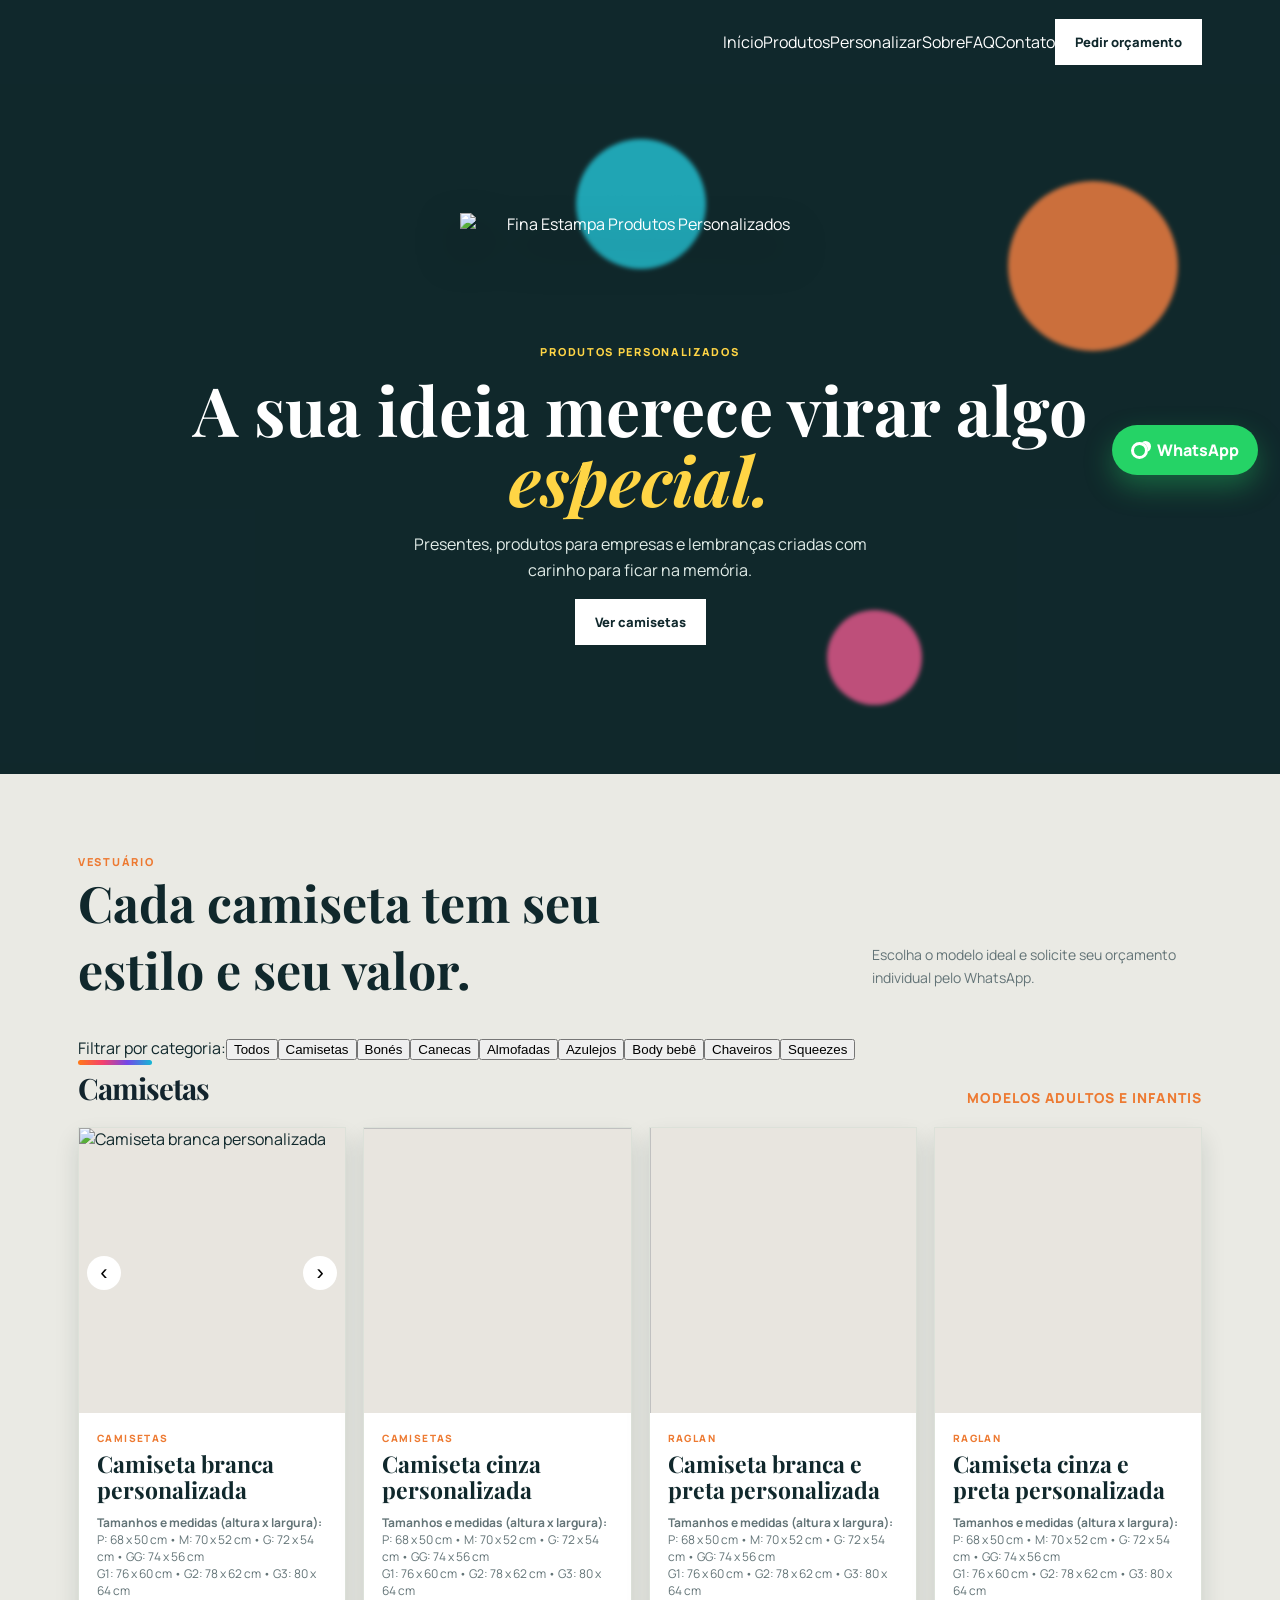
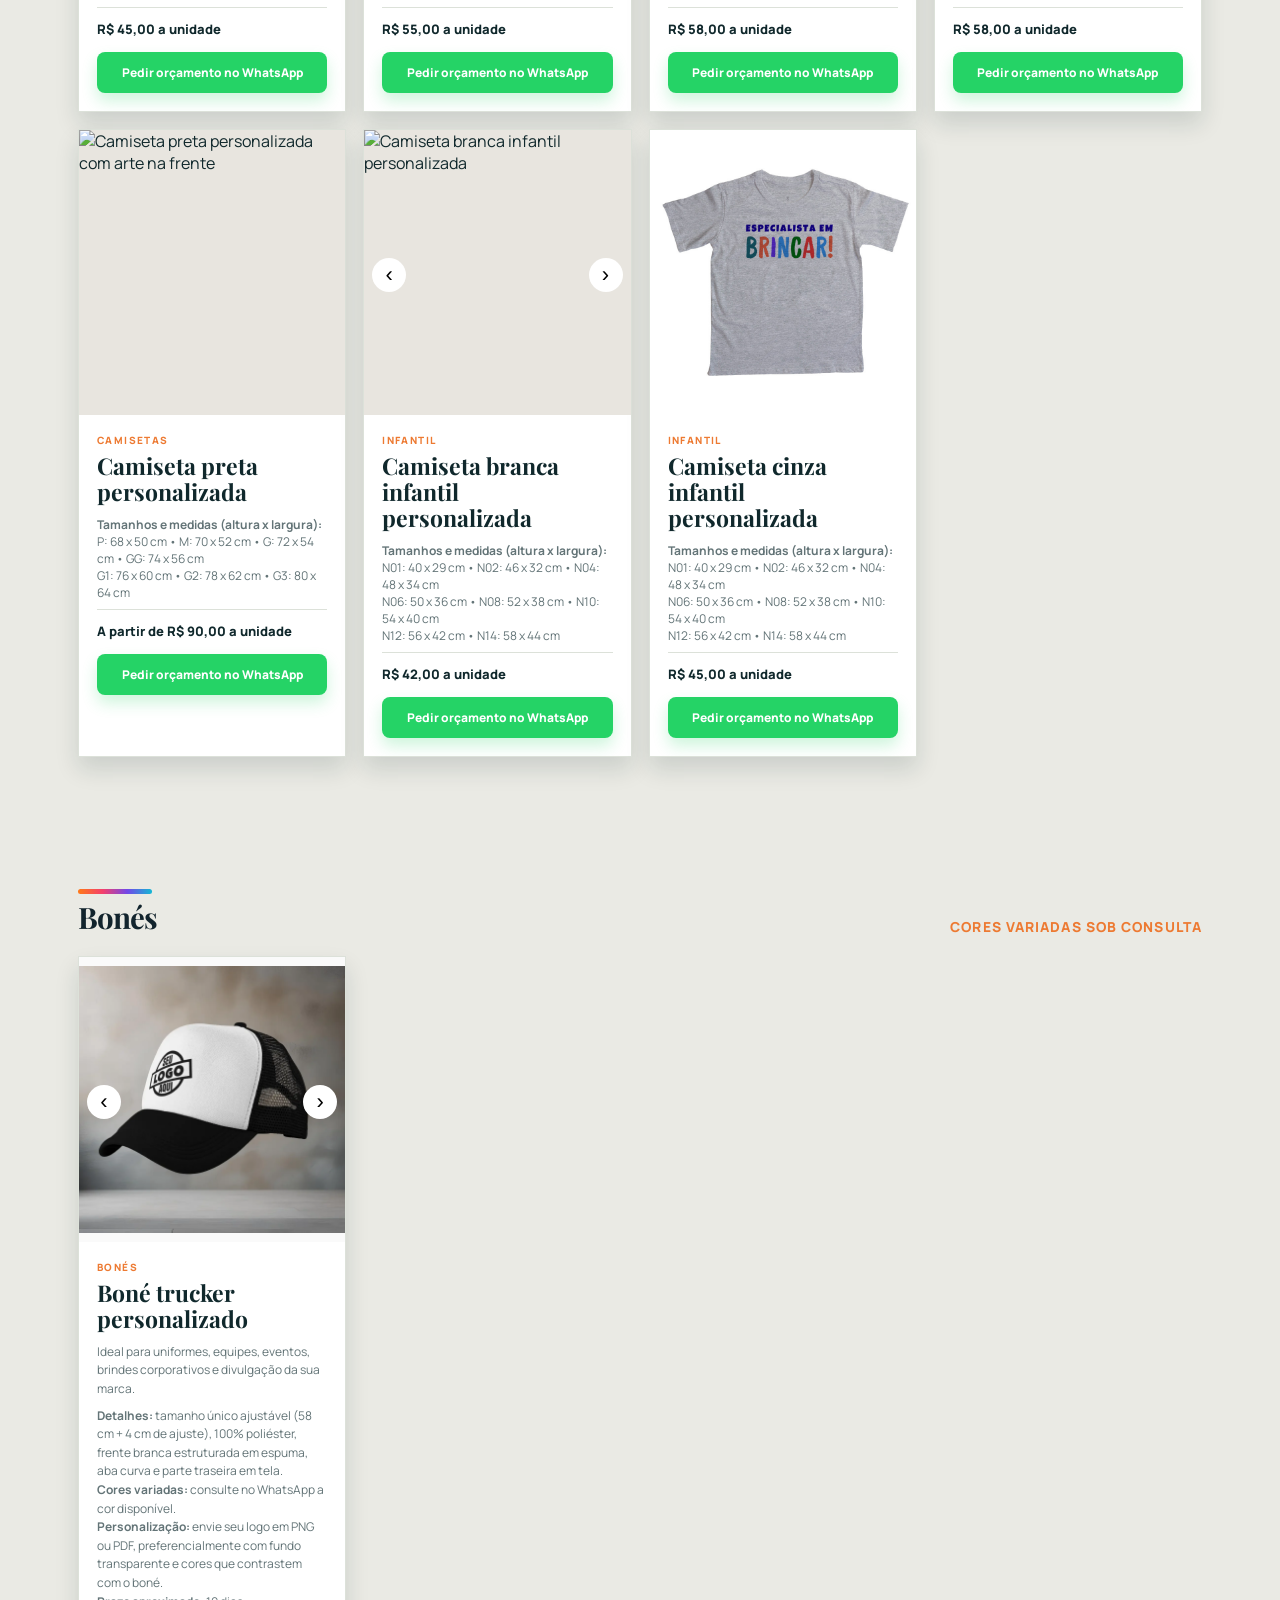
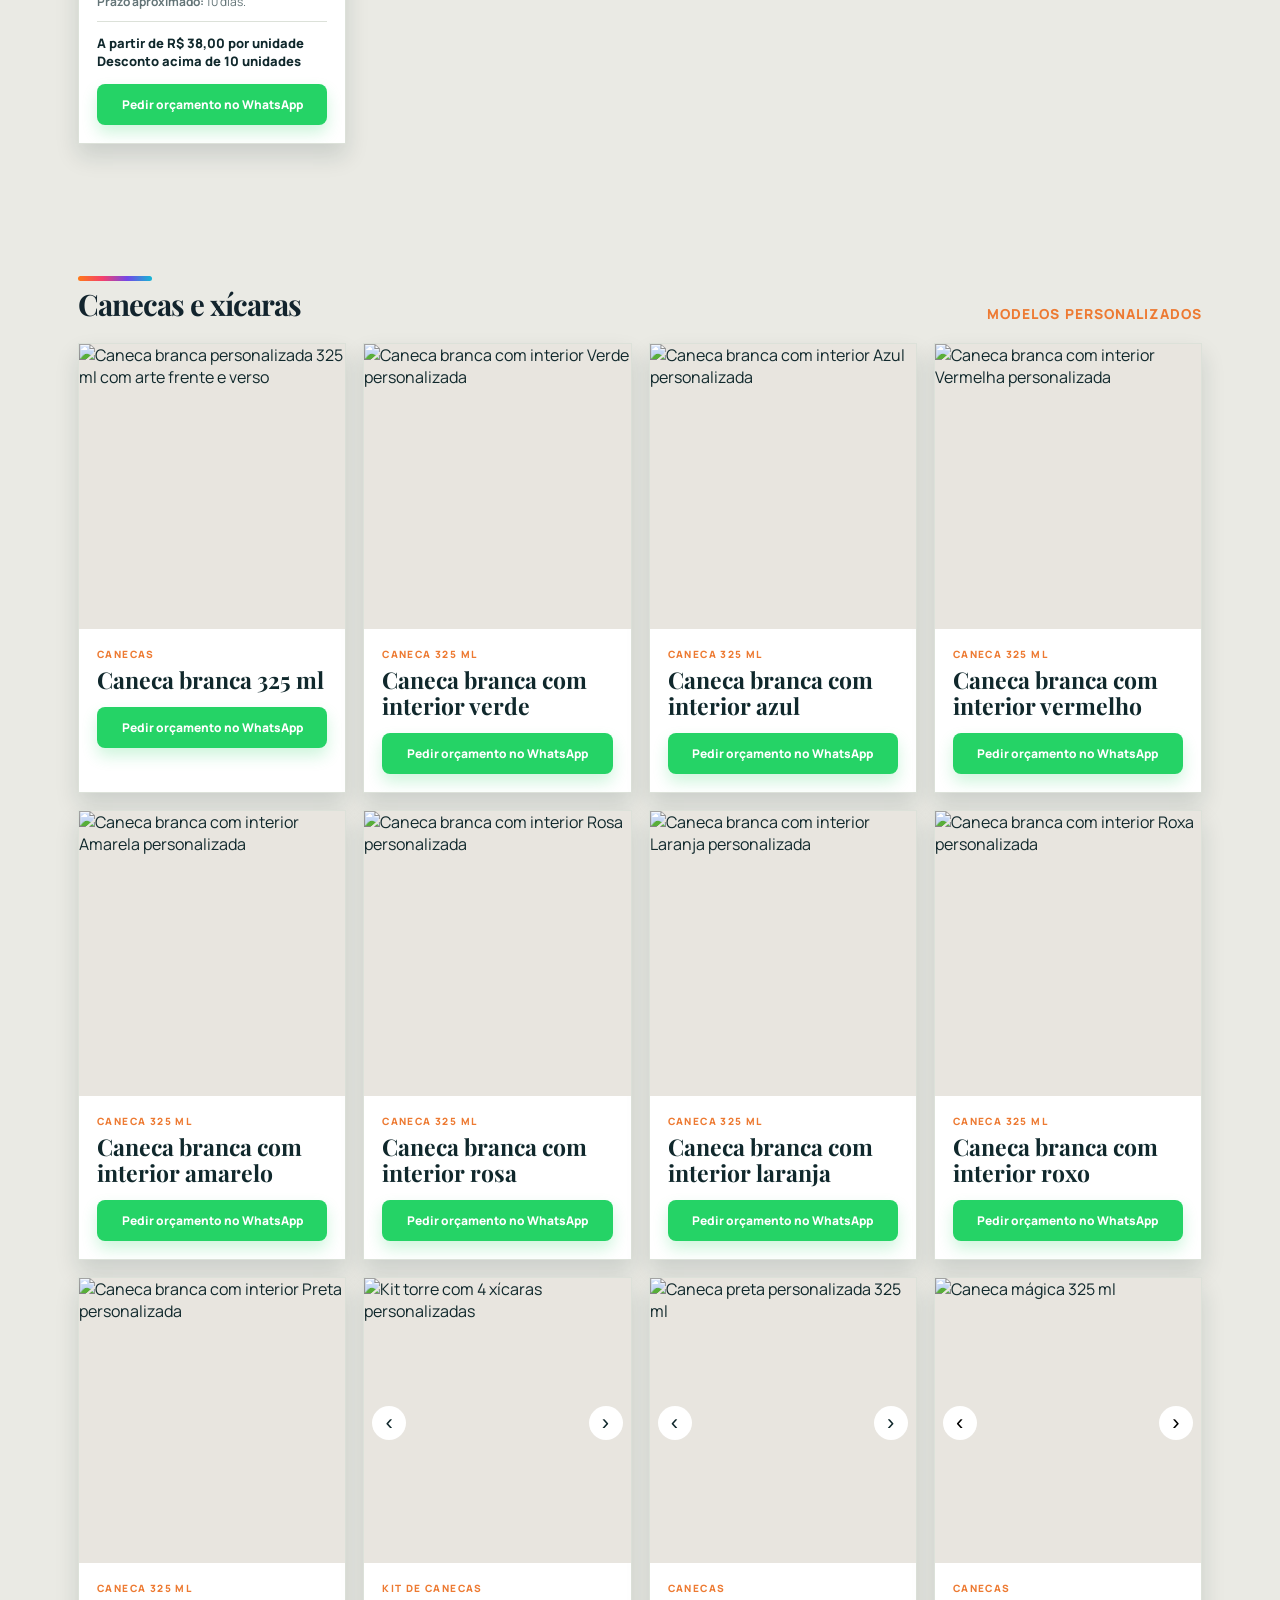
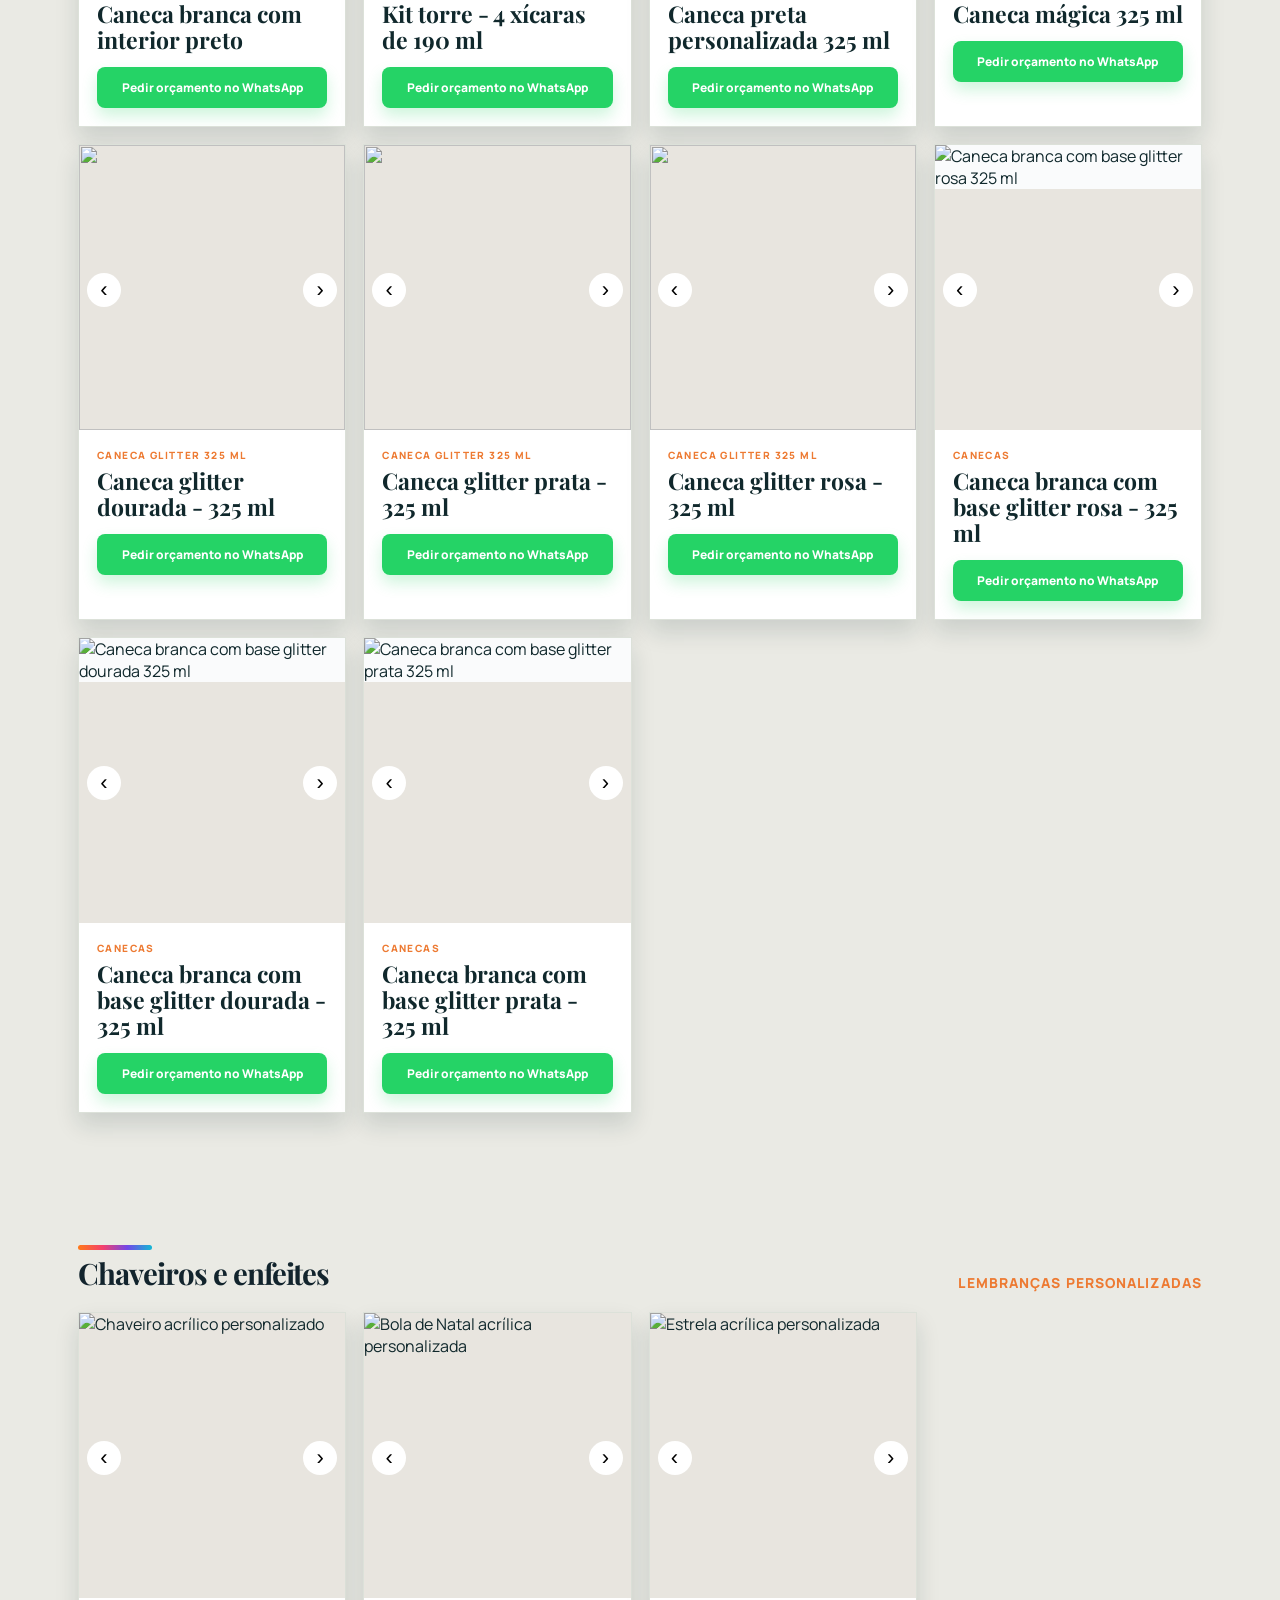
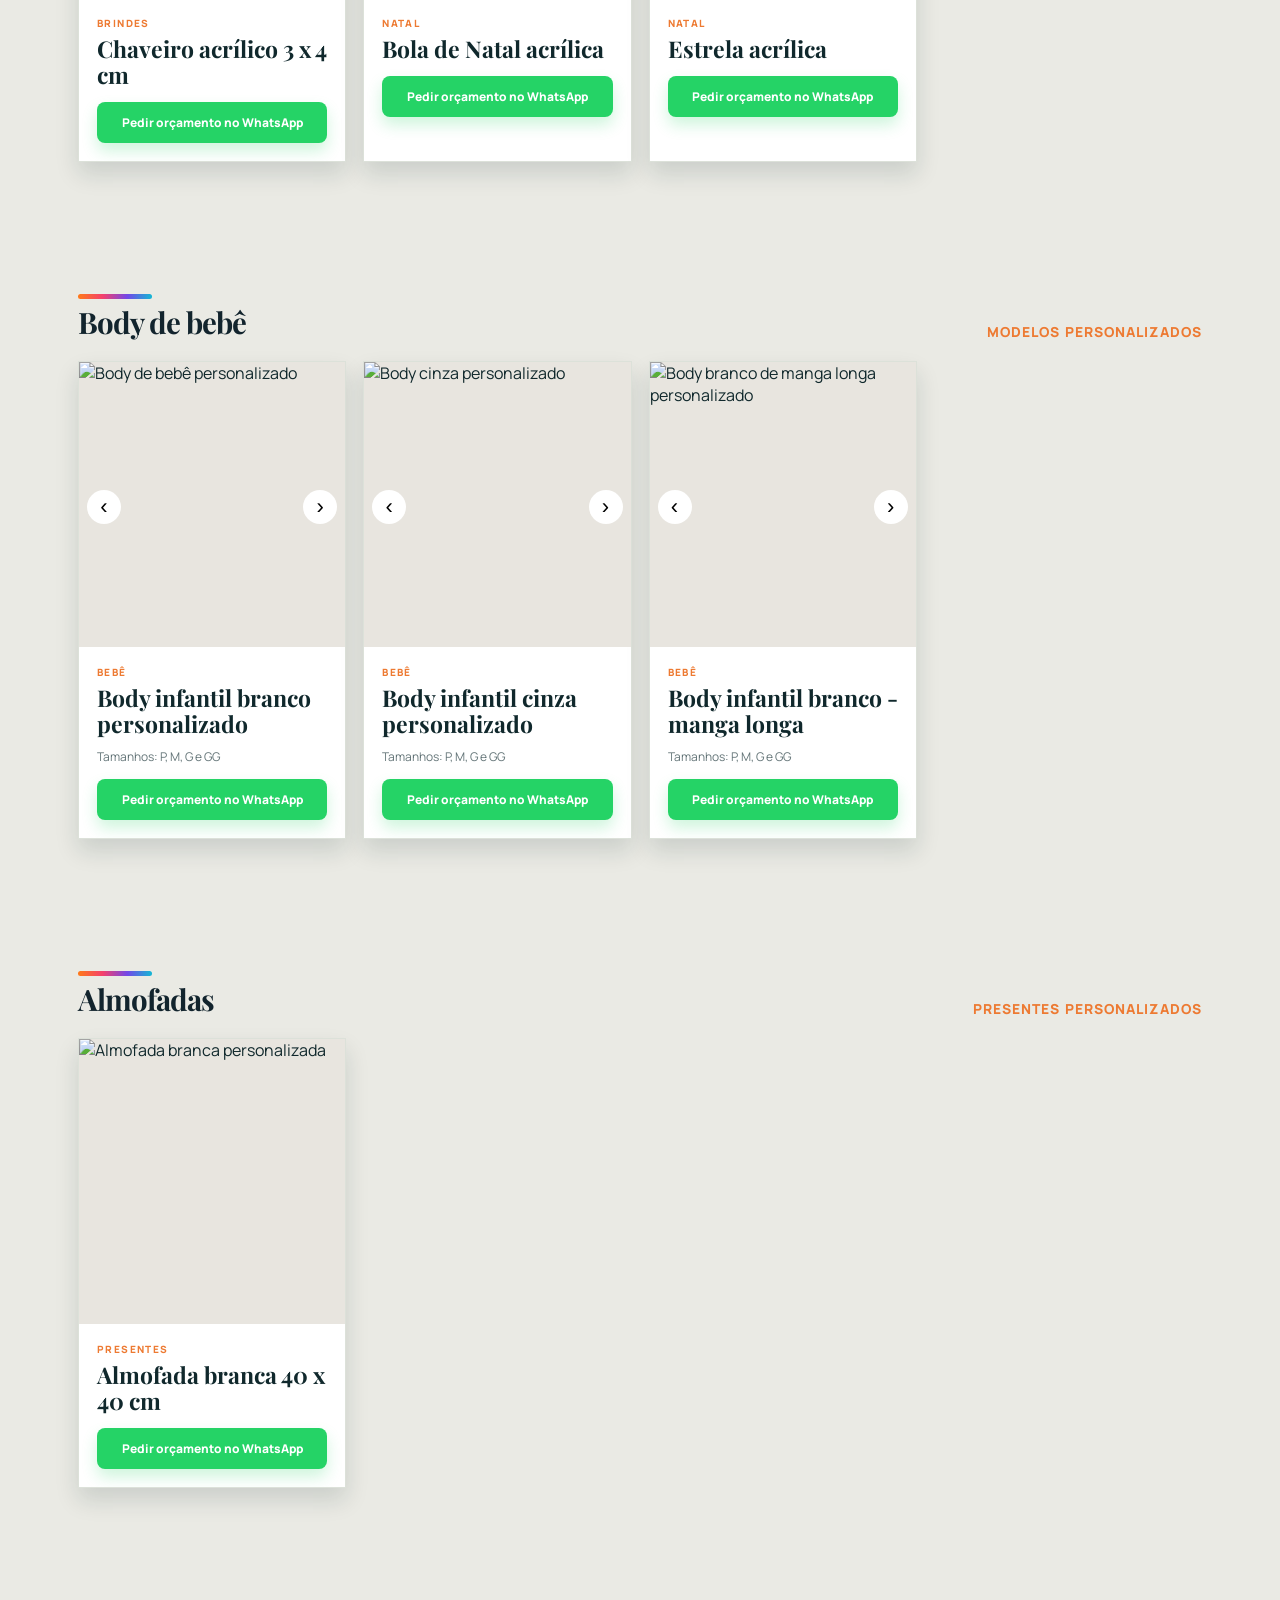
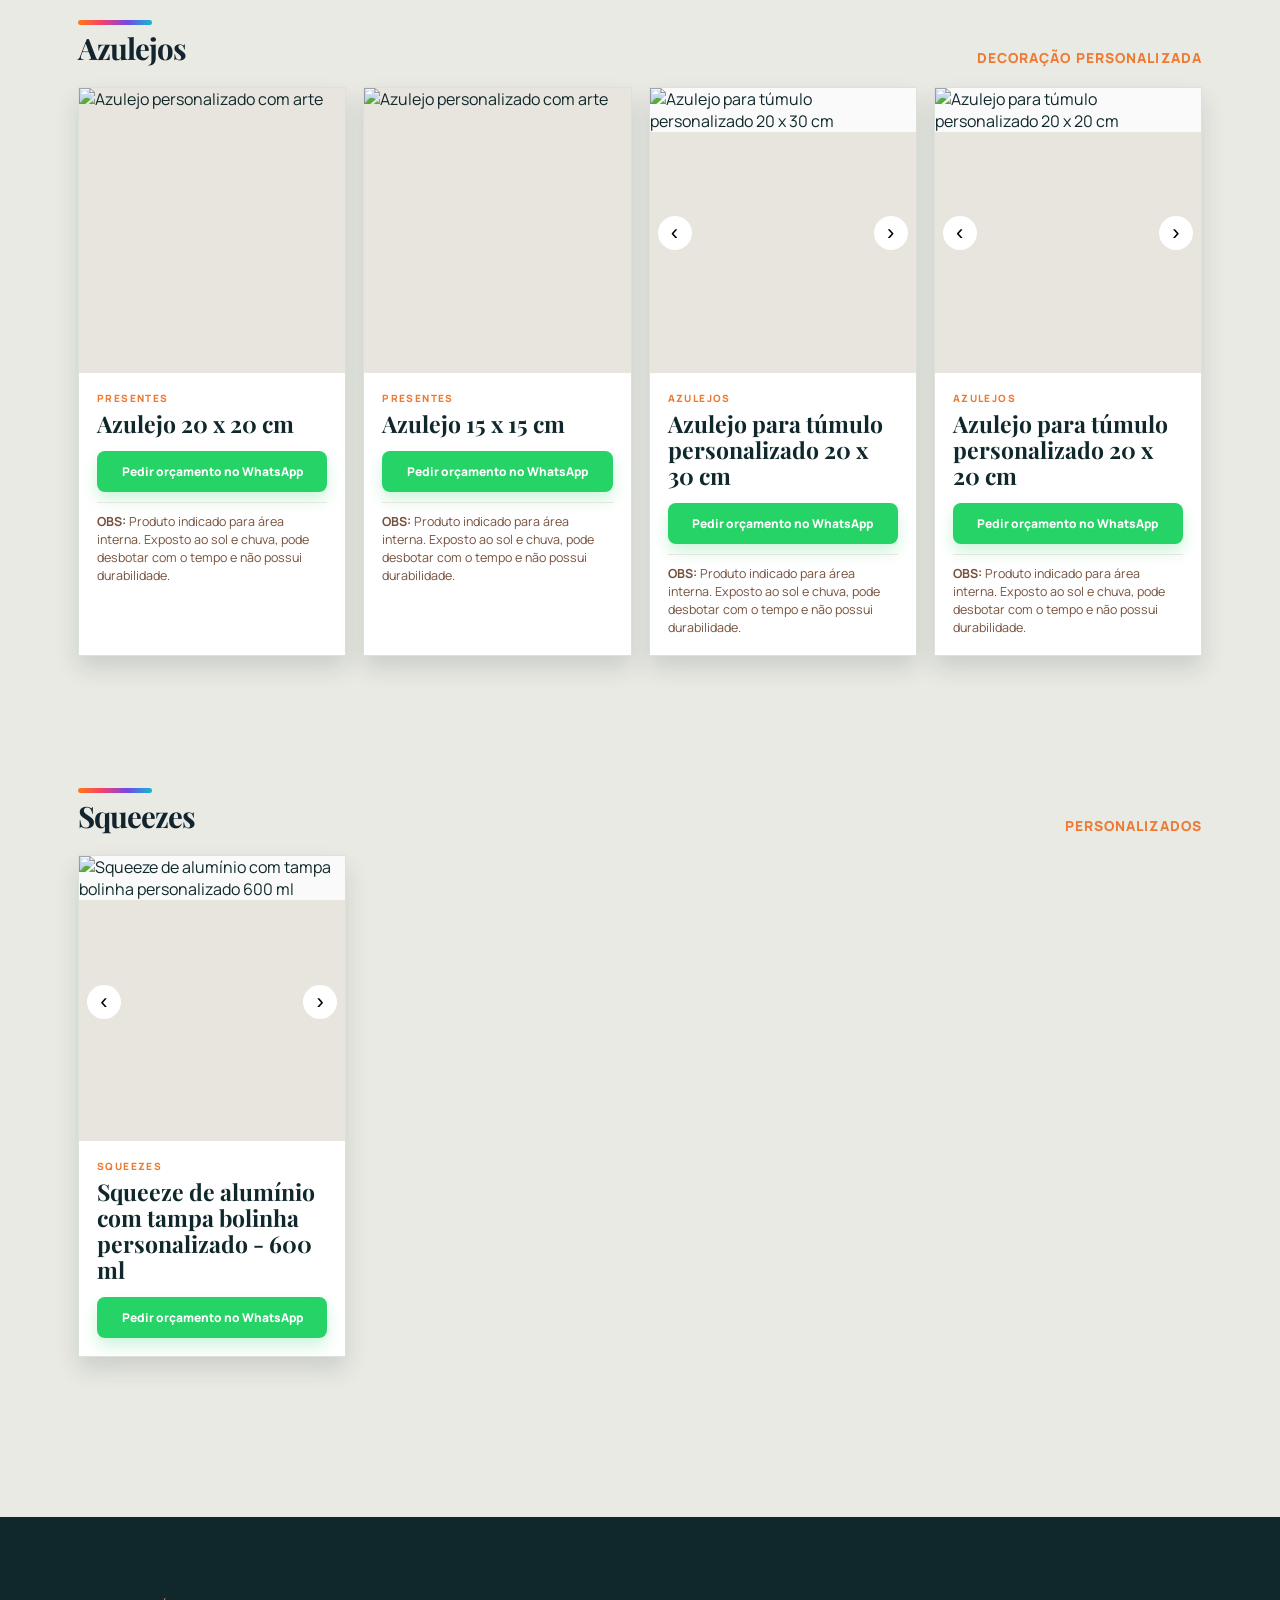
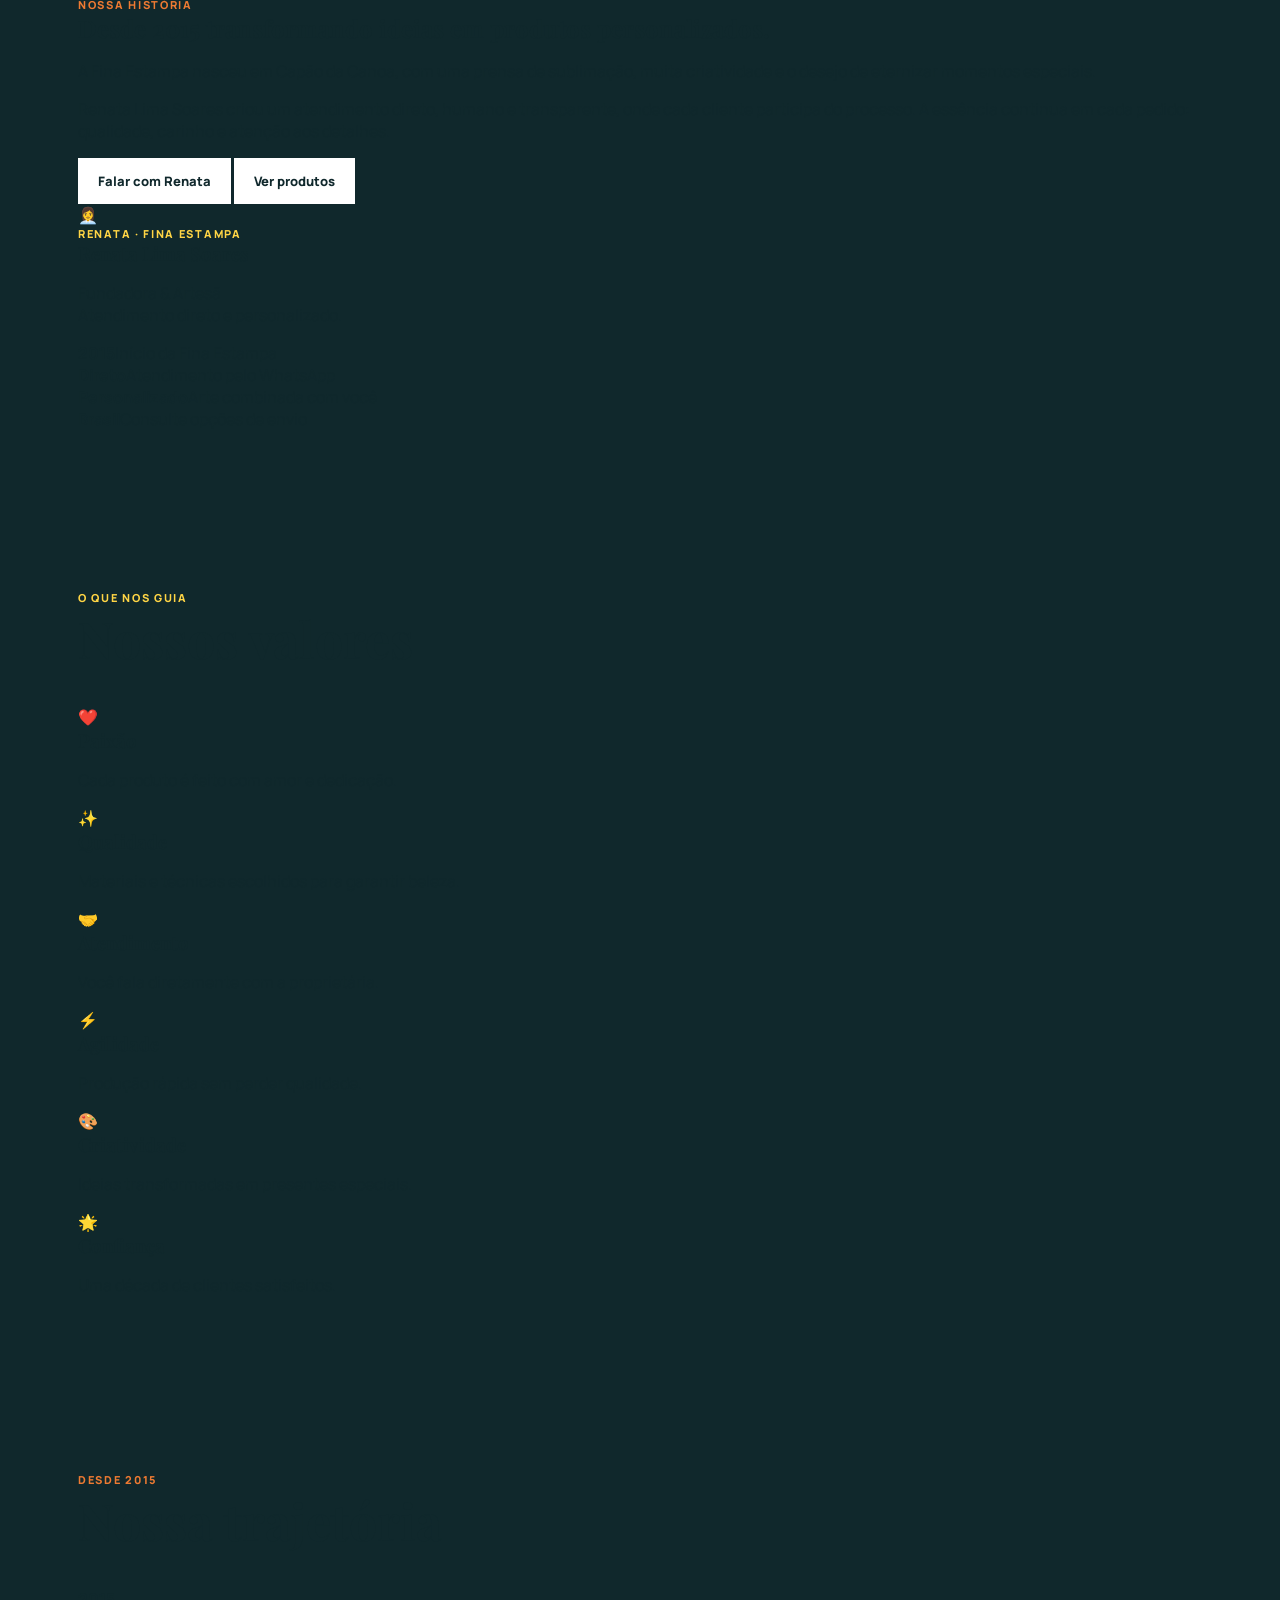
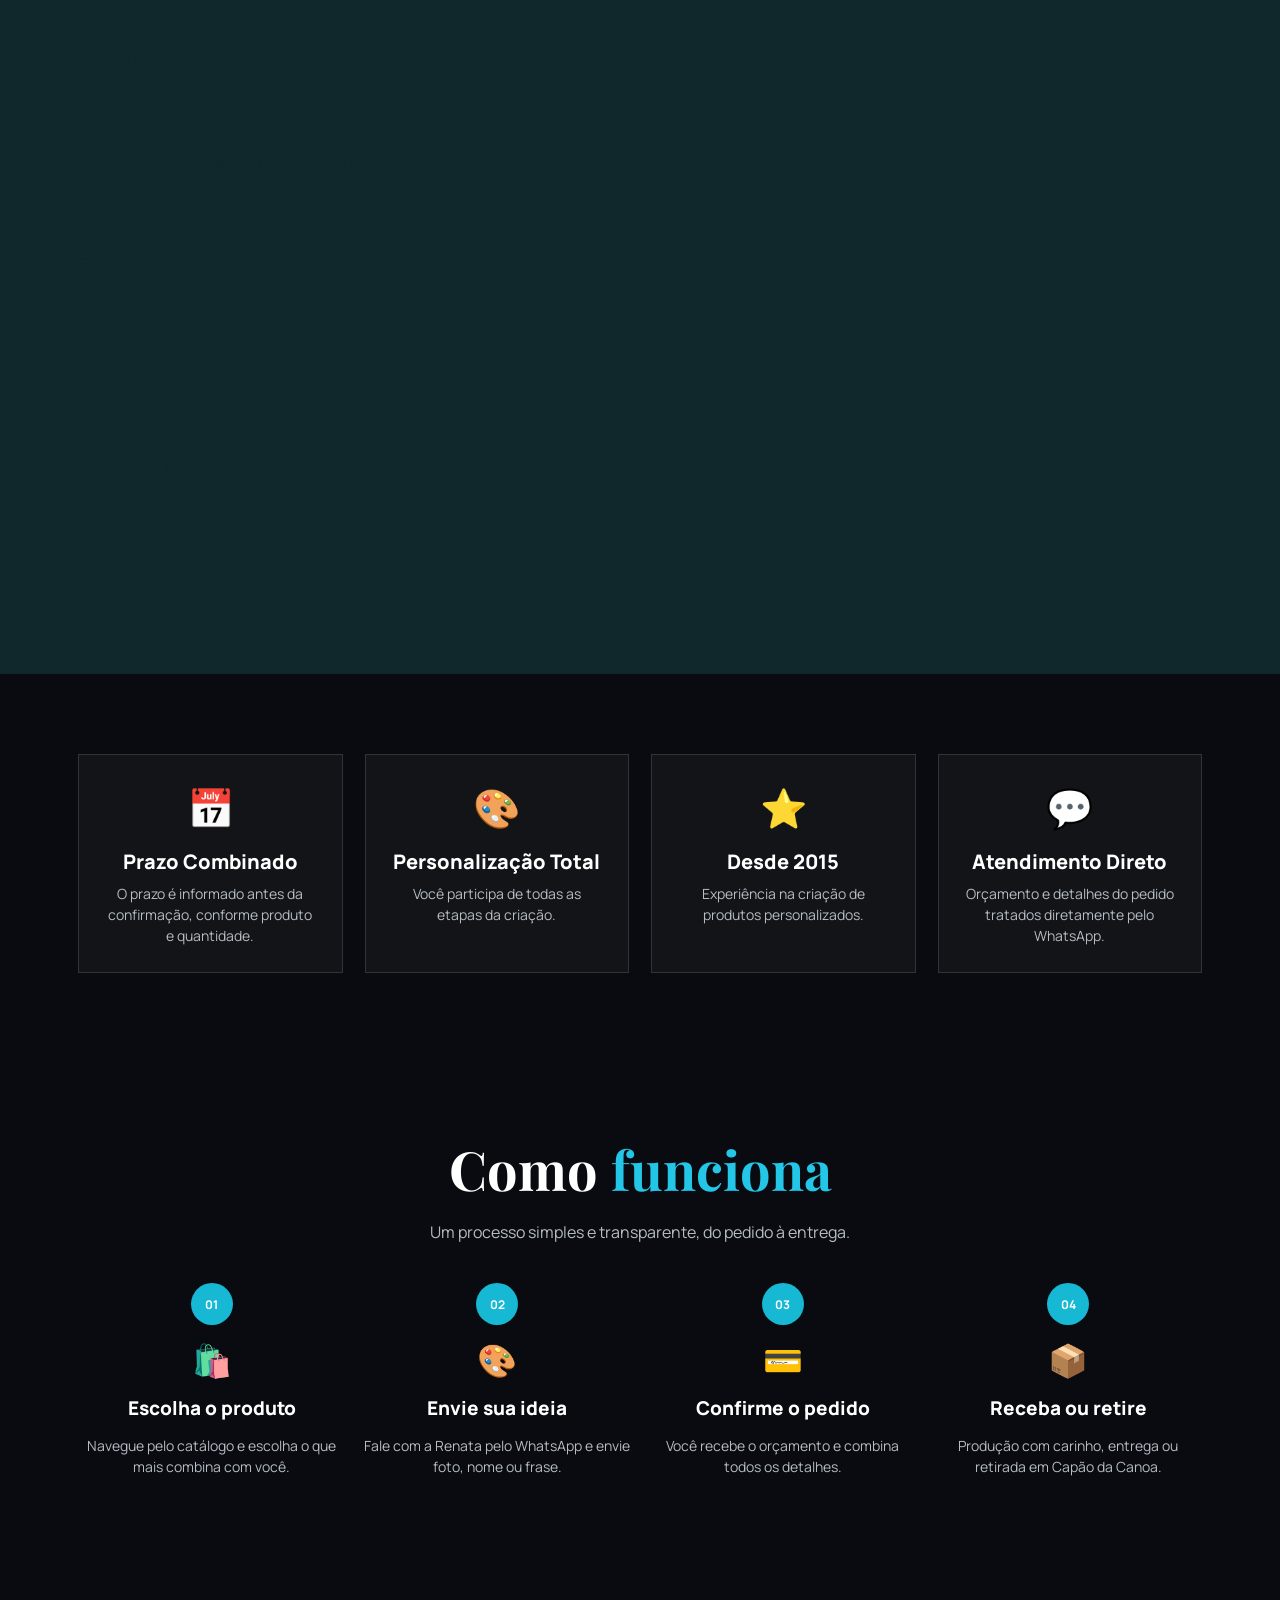
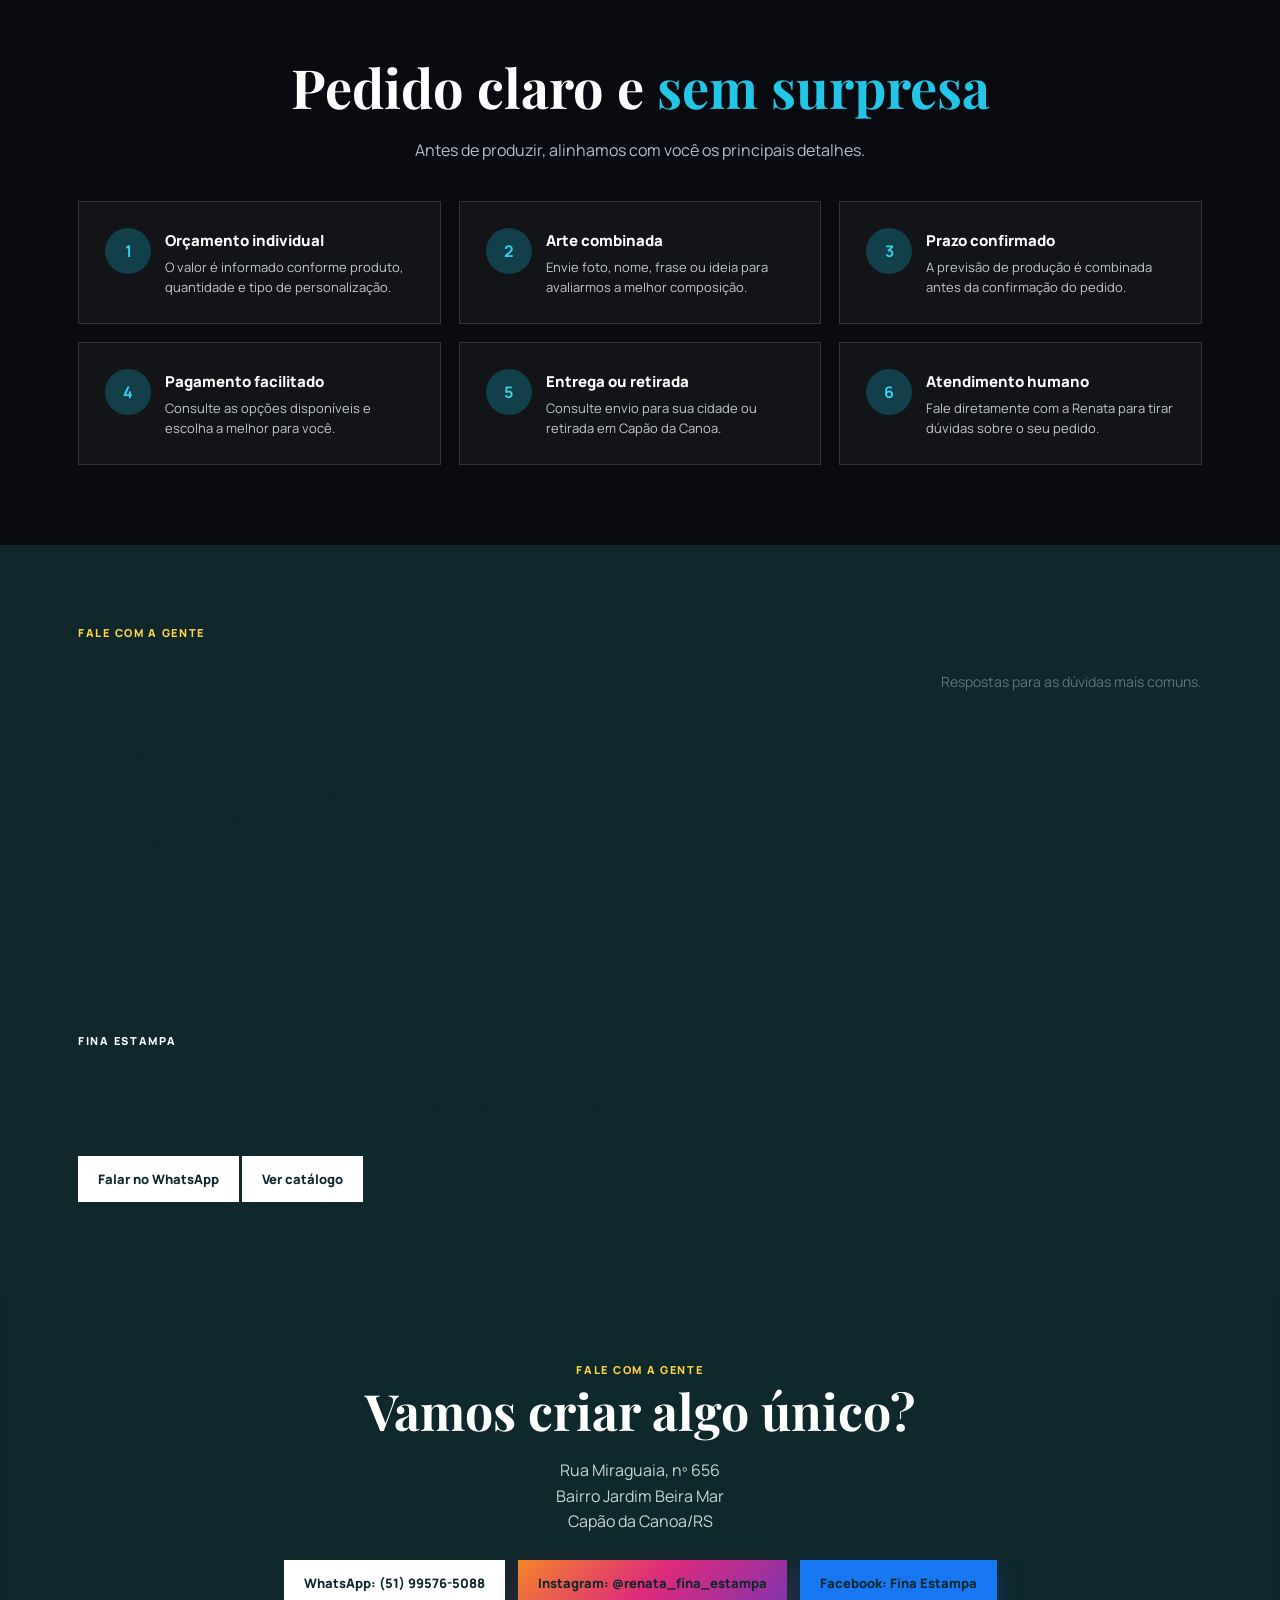
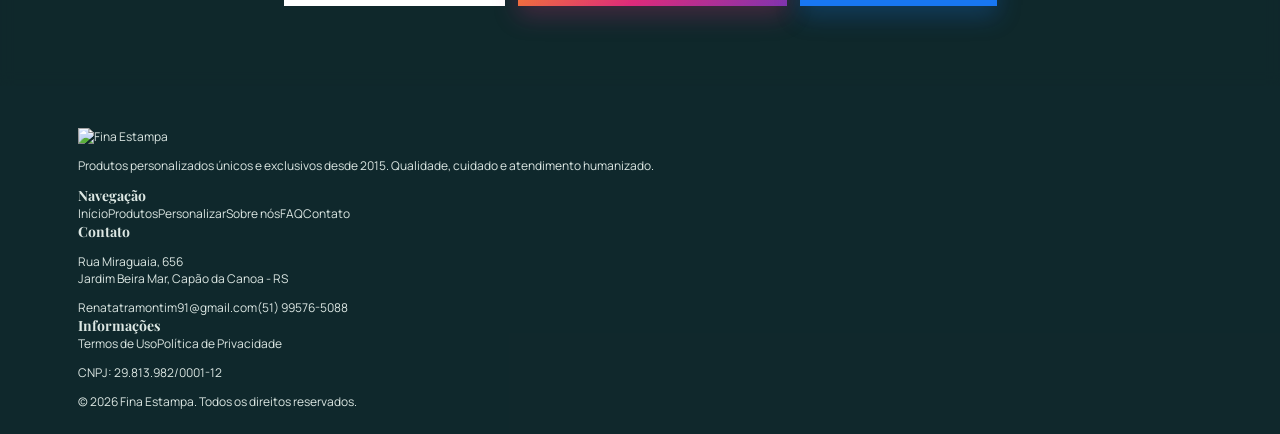
==== commit 8488789b: "Publica rodapé profissional e páginas legais" ====
--- a/public/index.html
+++ b/public/index.html
@@ -530,12 +530,16 @@
 </div>
 </section>
 </main>
-<footer>
-<div class="wrap foot">
-<span>Fina Estampa - Produtos Personalizados - CNPJ: 29.813.982/0001-12</span>
-<span>Ha 10 anos personalizando sonhos.</span>
-</div>
-</footer>
+<footer style="padding:42px 0 24px">
+<div class="wrap" style="display:grid;grid-template-columns:repeat(auto-fit,minmax(210px,1fr));gap:30px">
+<div><strong style="display:block;color:#fff;font-size:1rem;margin-bottom:10px">Fina Estampa</strong><span>Produtos personalizados desde 2015, feitos com qualidade e atendimento direto.</span><br><small>CNPJ: 29.813.982/0001-12</small></div>
+<div><strong style="display:block;color:#fff;margin-bottom:10px">Contato</strong><a href="https://wa.me/5551995765088" target="_blank" rel="noopener">WhatsApp: (51) 99576-5088</a><br><a href="mailto:Renatatramontim91@gmail.com">Renatatramontim91@gmail.com</a><br><span>Rua Miraguaia, 656<br>Jardim Beira Mar, Cap&atilde;o da Canoa/RS</span></div>
+<div><strong style="display:block;color:#fff;margin-bottom:10px">Atendimento</strong><span>Cap&atilde;o da Canoa, Xangri-L&aacute;, Cap&atilde;o Novo, Curumim, Arroio do Sal e Terra de Areia.</span><br><small>Consulte entrega para sua localidade.</small></div>
+<div><strong style="display:block;color:#fff;margin-bottom:10px">Pagamento e redes</strong><span>Pix, dinheiro, cart&atilde;o de cr&eacute;dito e boleto.</span><br><a href="https://www.instagram.com/renata_fina_estampa" target="_blank" rel="noopener">Instagram</a> &middot; <a href="https://www.facebook.com/share/1EGNekYmFq/" target="_blank" rel="noopener">Facebook</a></div>
+<div><strong style="display:block;color:#fff;margin-bottom:10px">Informa&ccedil;&otilde;es legais</strong><a href="/privacidade.html">Pol&iacute;tica de Privacidade</a><br><a href="/termos.html">Termos de Uso</a></div>
+</div>
+<div class="wrap" style="margin-top:28px;padding-top:18px;border-top:1px solid rgba(255,255,255,.18);display:flex;flex-wrap:wrap;justify-content:space-between;gap:10px"><span>&copy; 2026 Fina Estampa. Todos os direitos reservados.</span><span>H&aacute; mais de 10 anos personalizando sonhos.</span></div>
+</footer>
 <script>var kitFotos=["kit-torre-1.webp","kit-torre-2.webp","kit-torre-3.webp"],kitAtual=0;function trocarKit(d){kitAtual=(kitAtual+d+kitFotos.length)%kitFotos.length;document.getElementById("kit-foto").src=kitFotos[kitAtual];}</script>
 <script>var fotosBranca=["camiseta-branca-1.webp","camiseta-branca-2.webp"],fotoBranca=0;function trocarCamisetaBranca(d){fotoBranca=(fotoBranca+d+fotosBranca.length)%fotosBranca.length;document.getElementById("camiseta-branca-foto").src=fotosBranca[fotoBranca];}</script>
 <script>var fotosBoneTrucker=["bone-trucker-1.webp","bone-trucker-2.webp","bone-trucker-3.webp","bone-trucker-4.webp","bone-trucker-5.webp"],fotoBoneTrucker=0;function trocarBoneTrucker(d){fotoBoneTrucker=(fotoBoneTrucker+d+fotosBoneTrucker.length)%fotosBoneTrucker.length;document.getElementById("bone-trucker-foto").src=fotosBoneTrucker[fotoBoneTrucker];}</script>
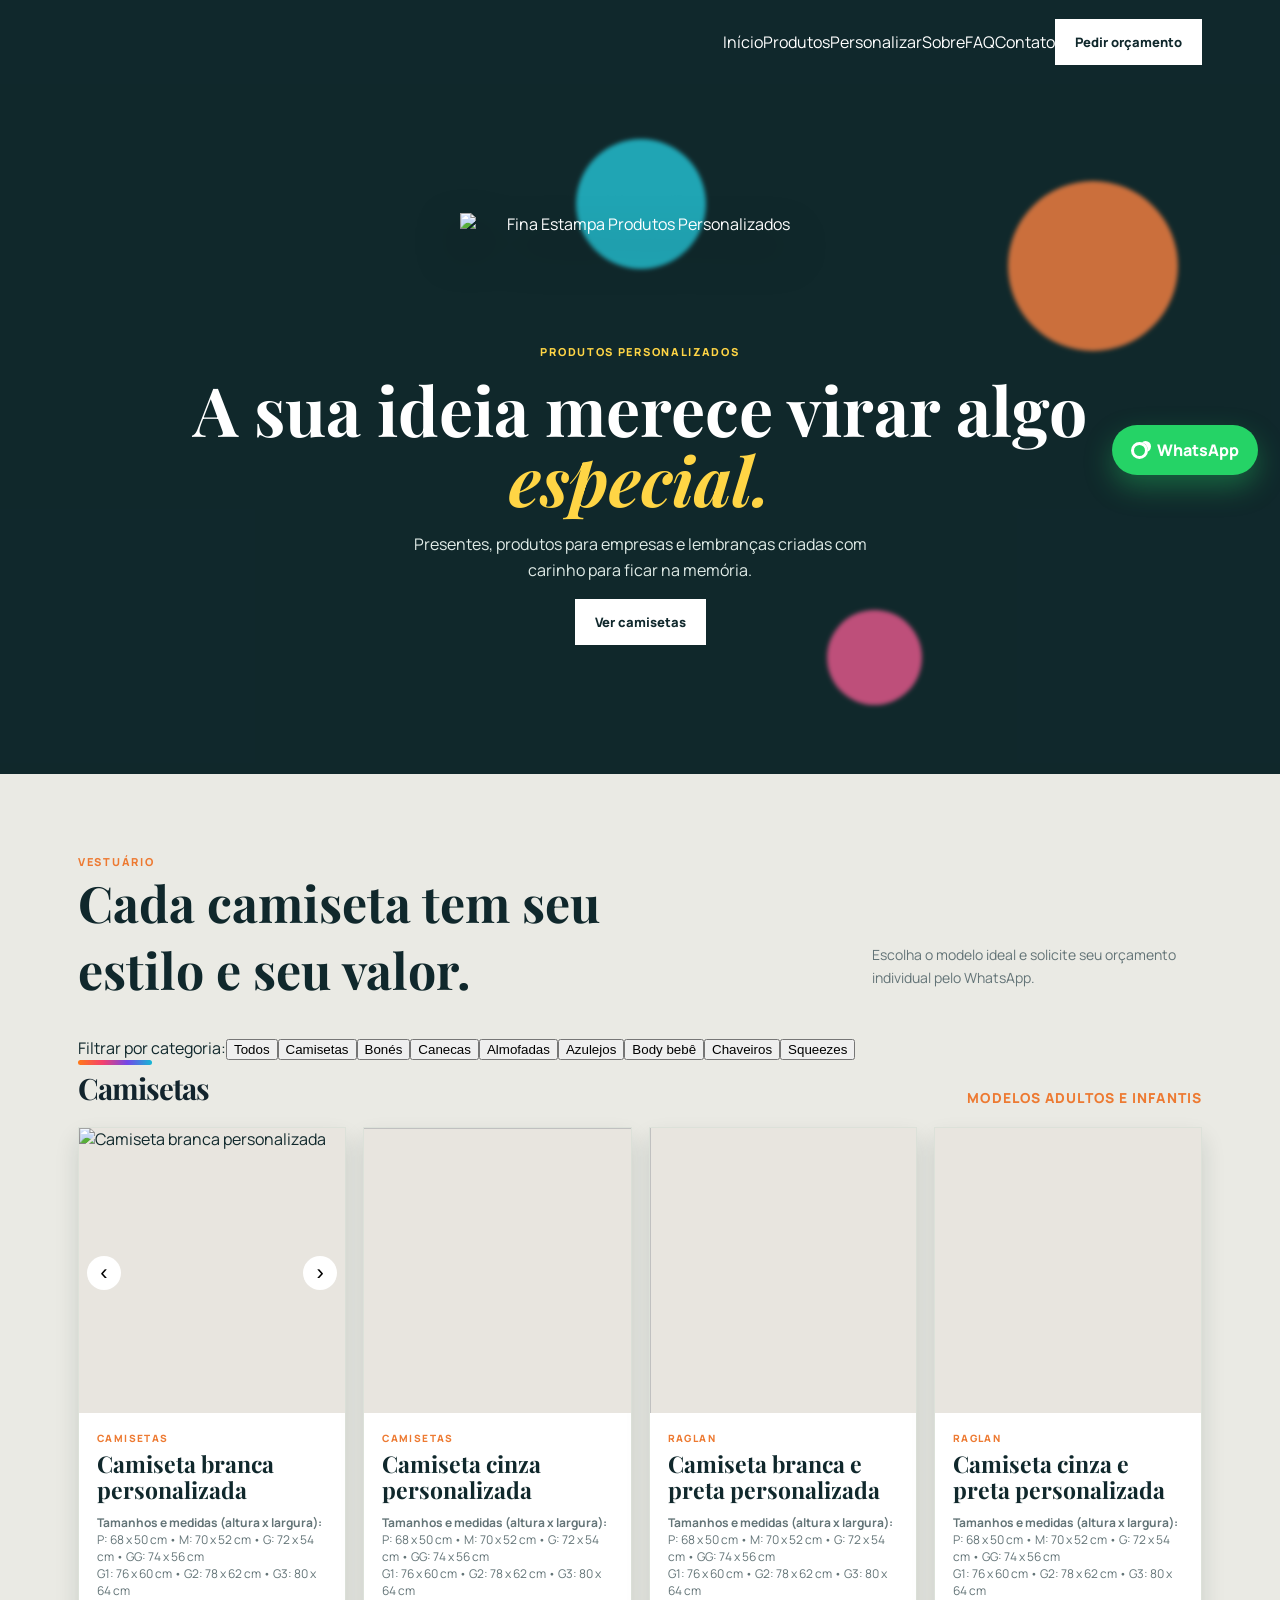
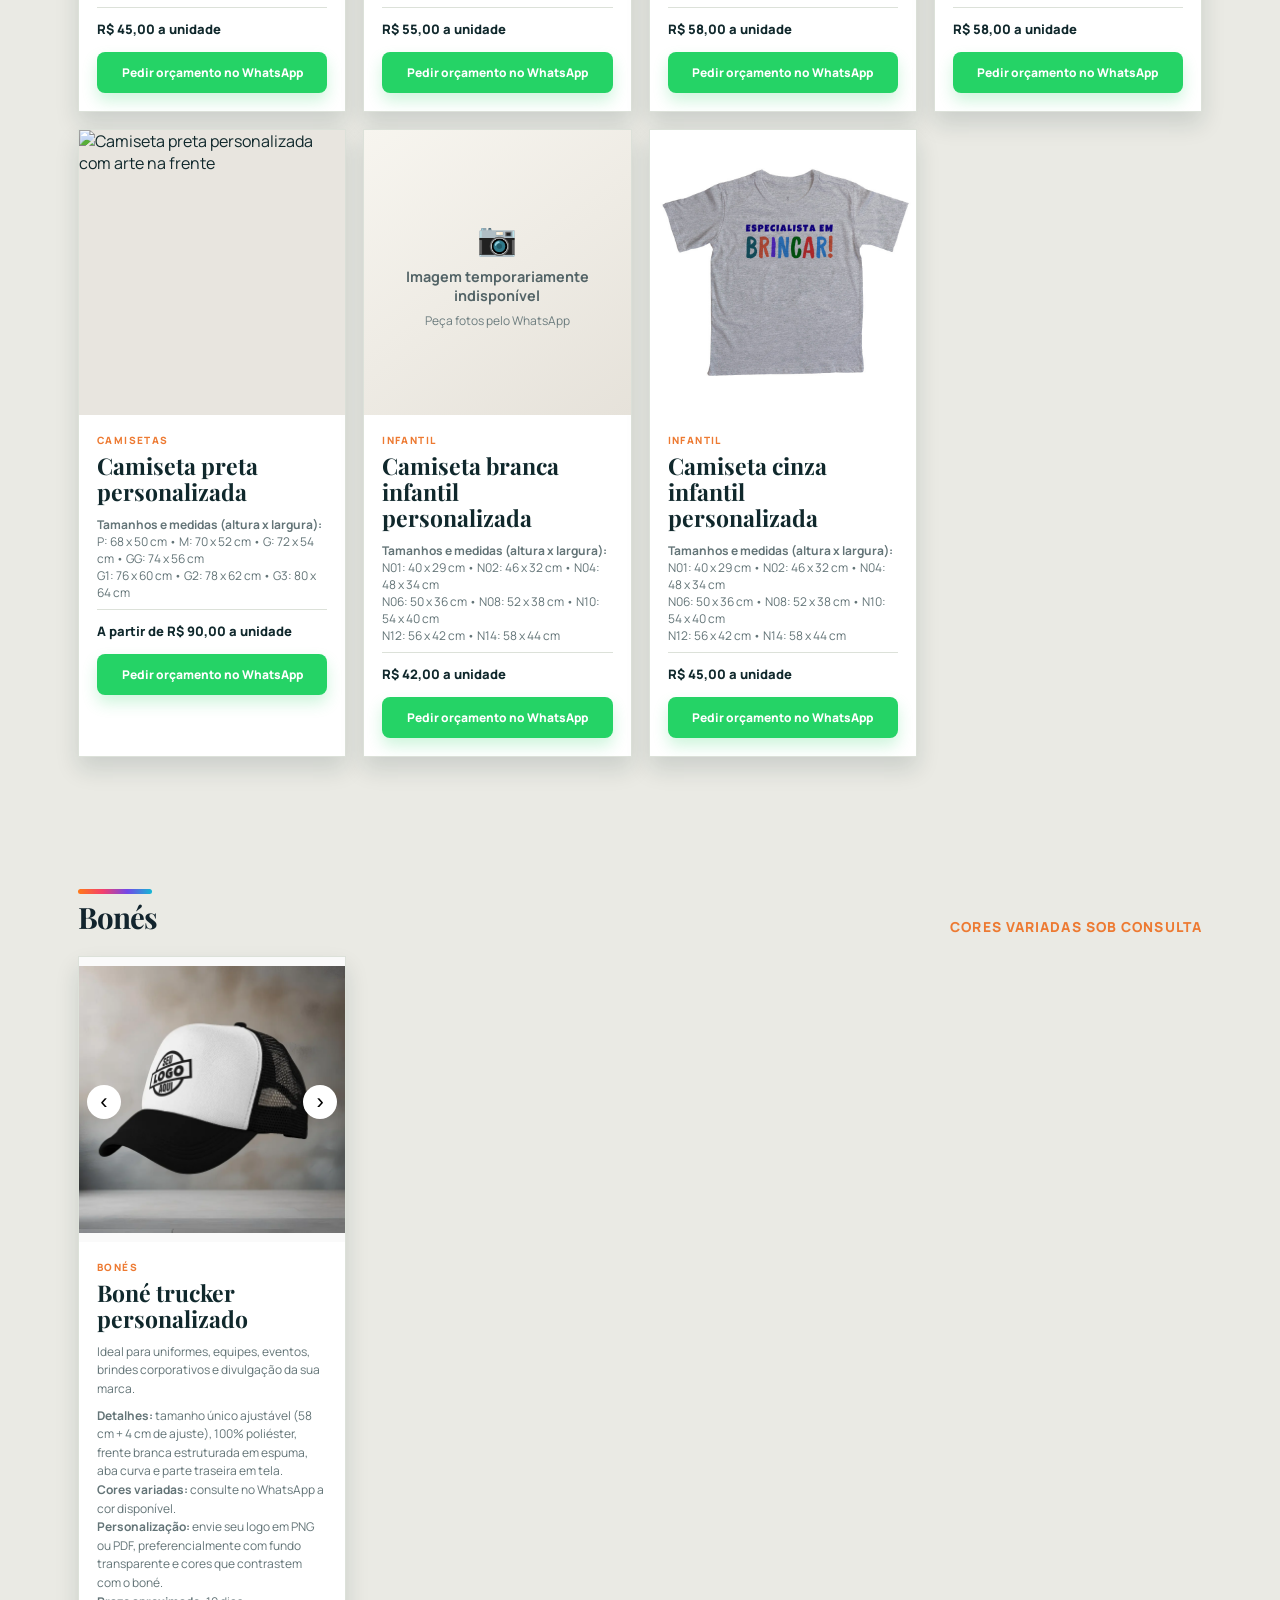
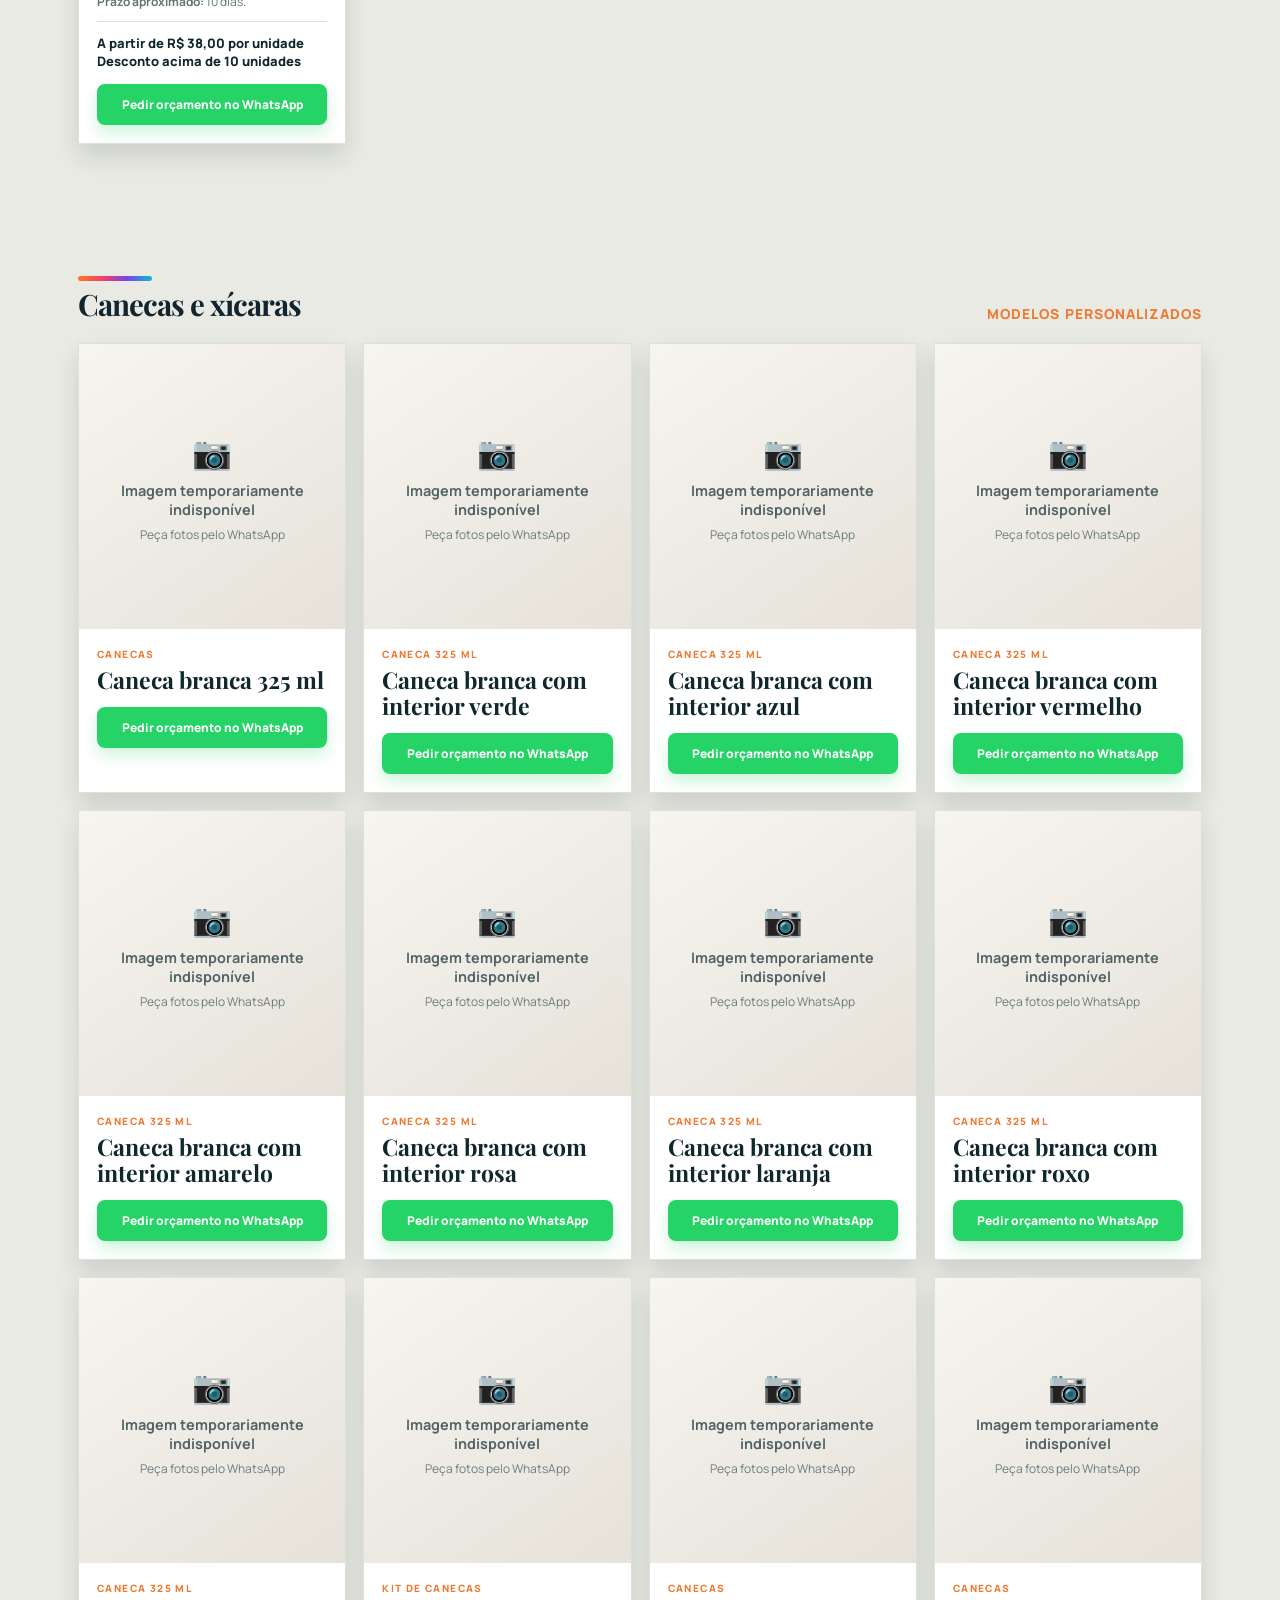
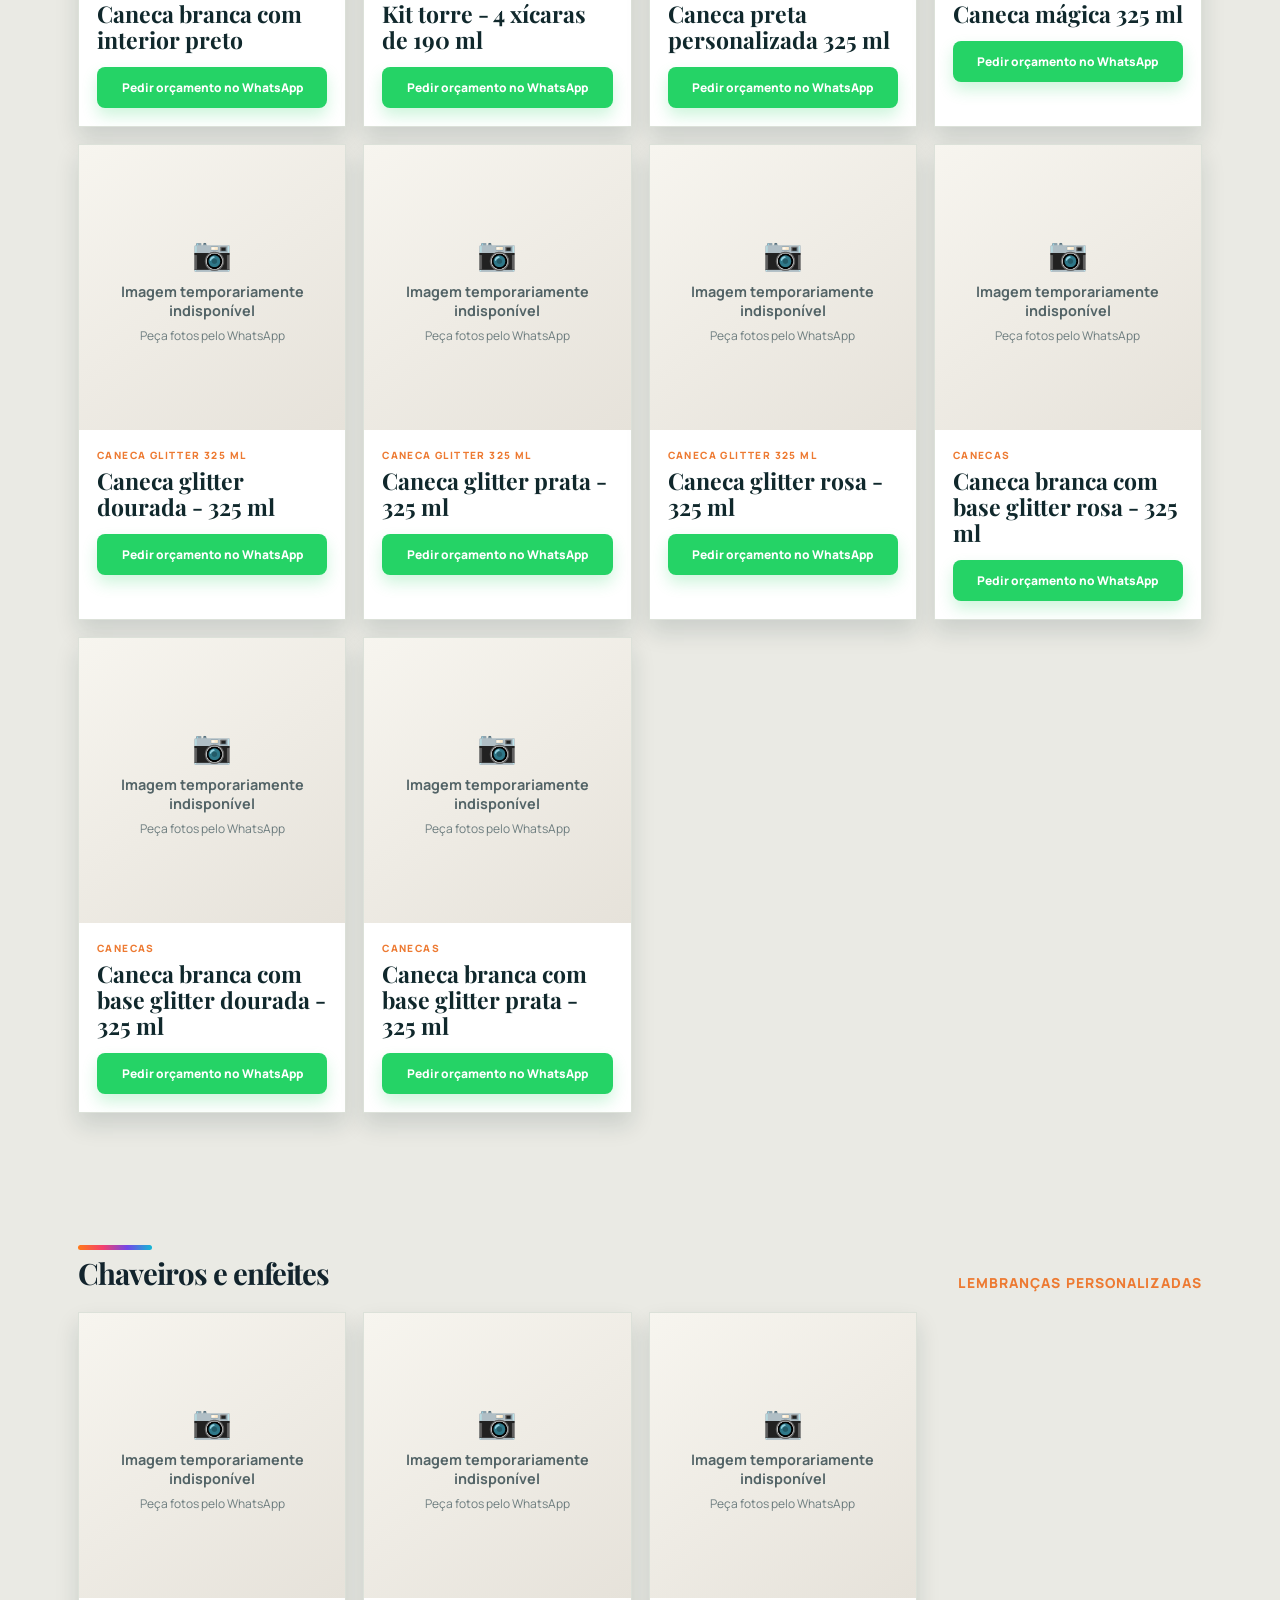
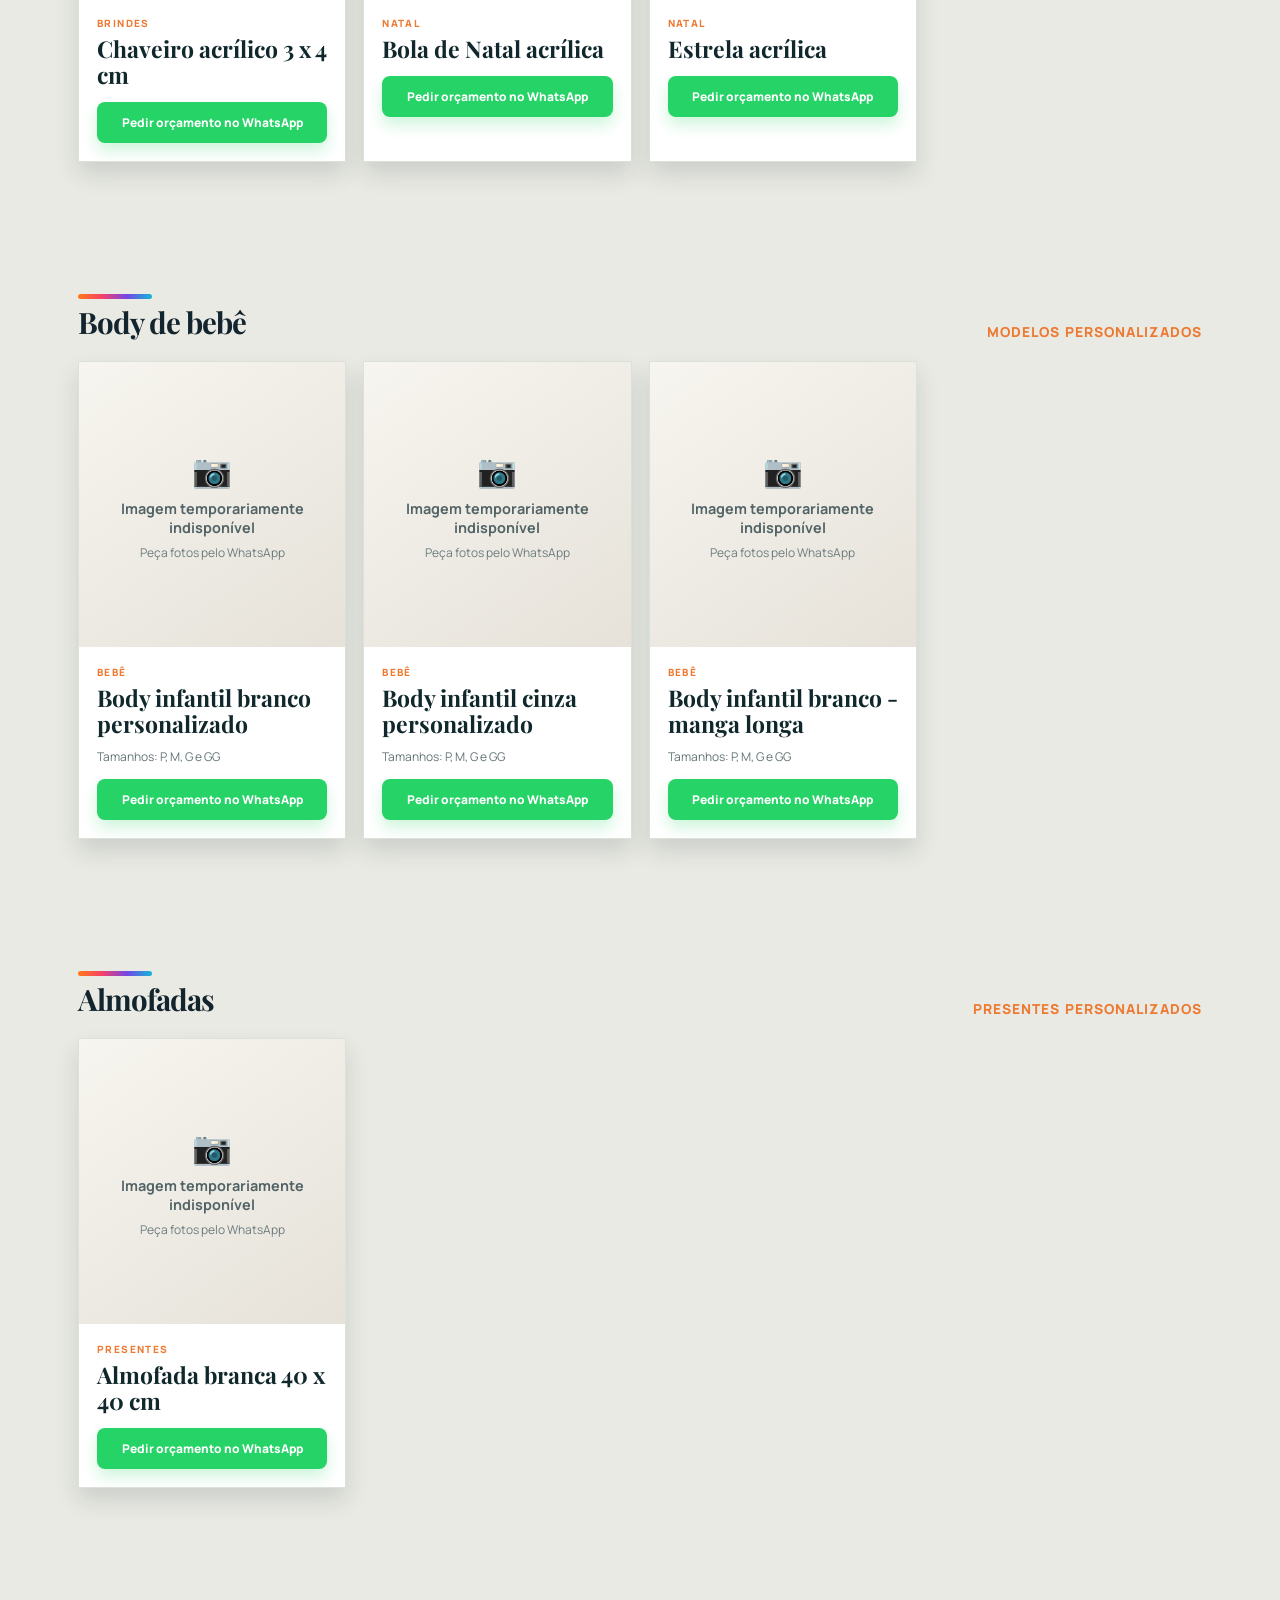
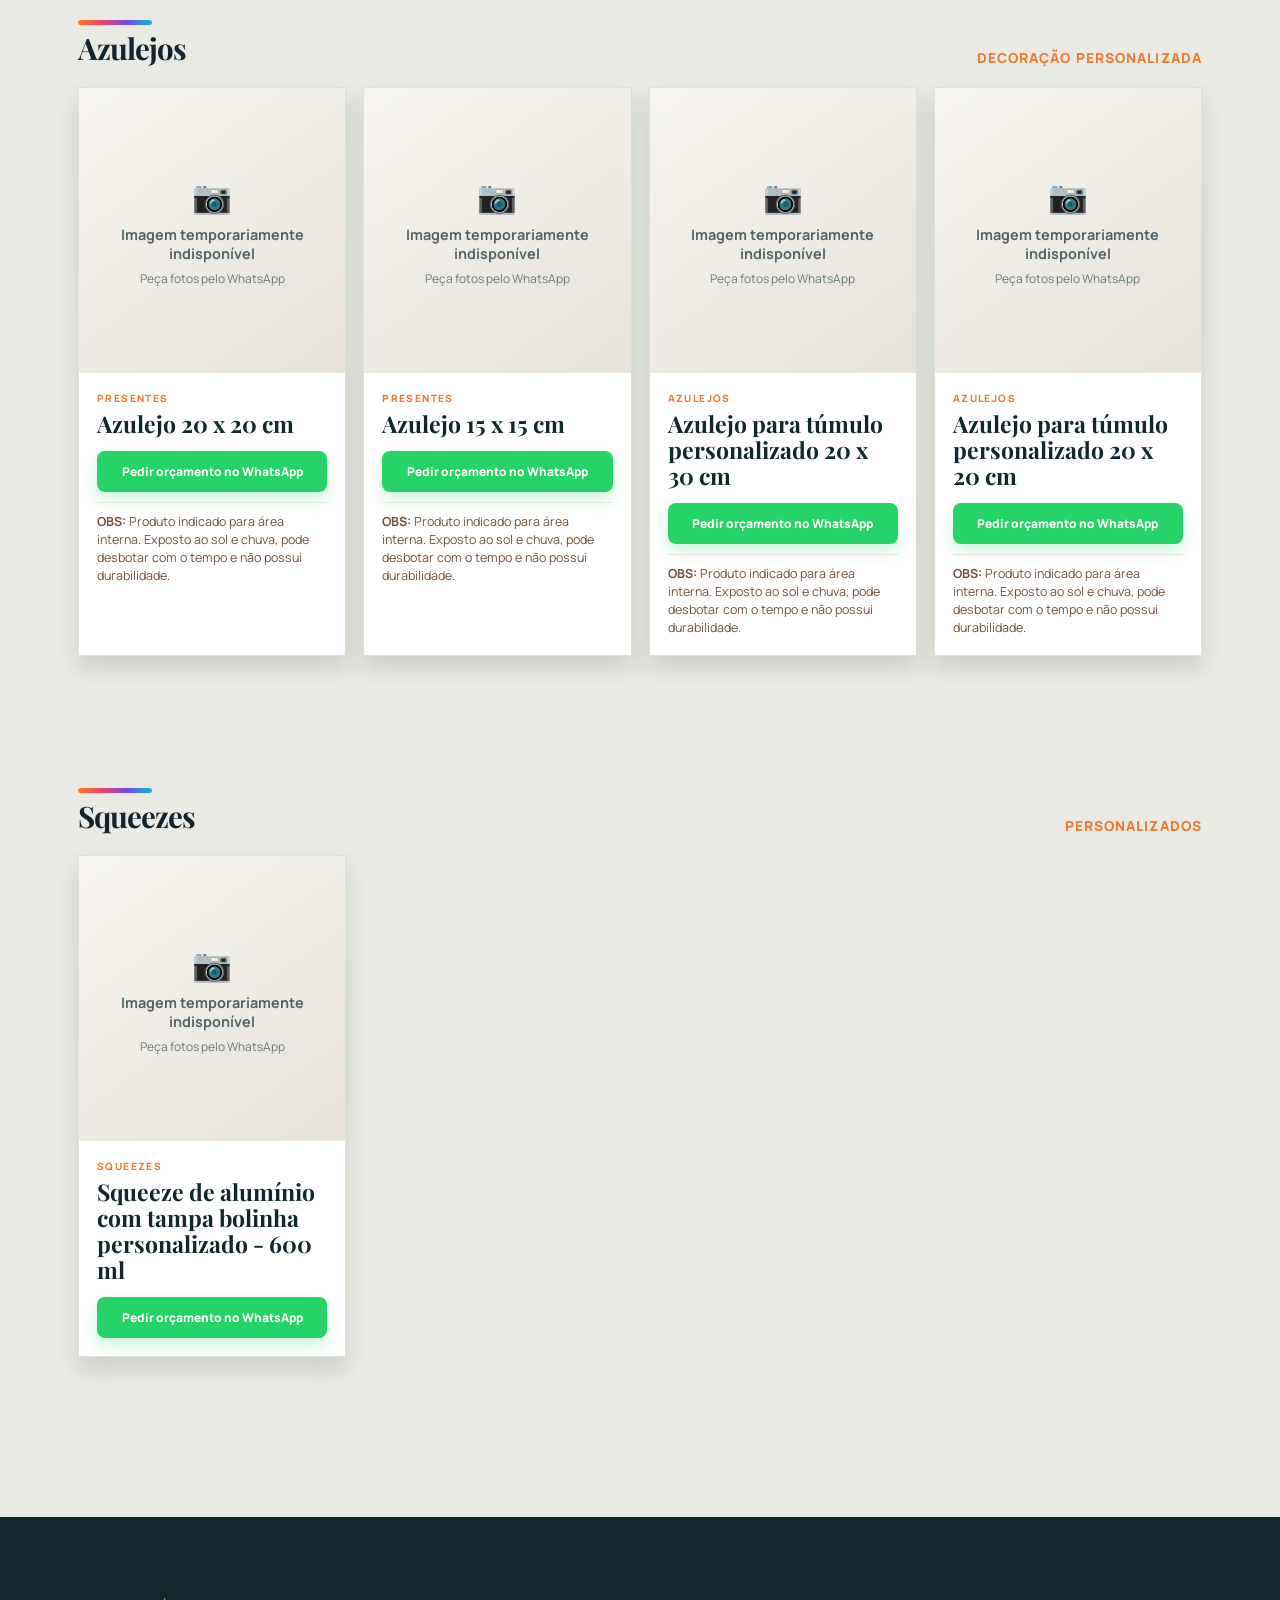
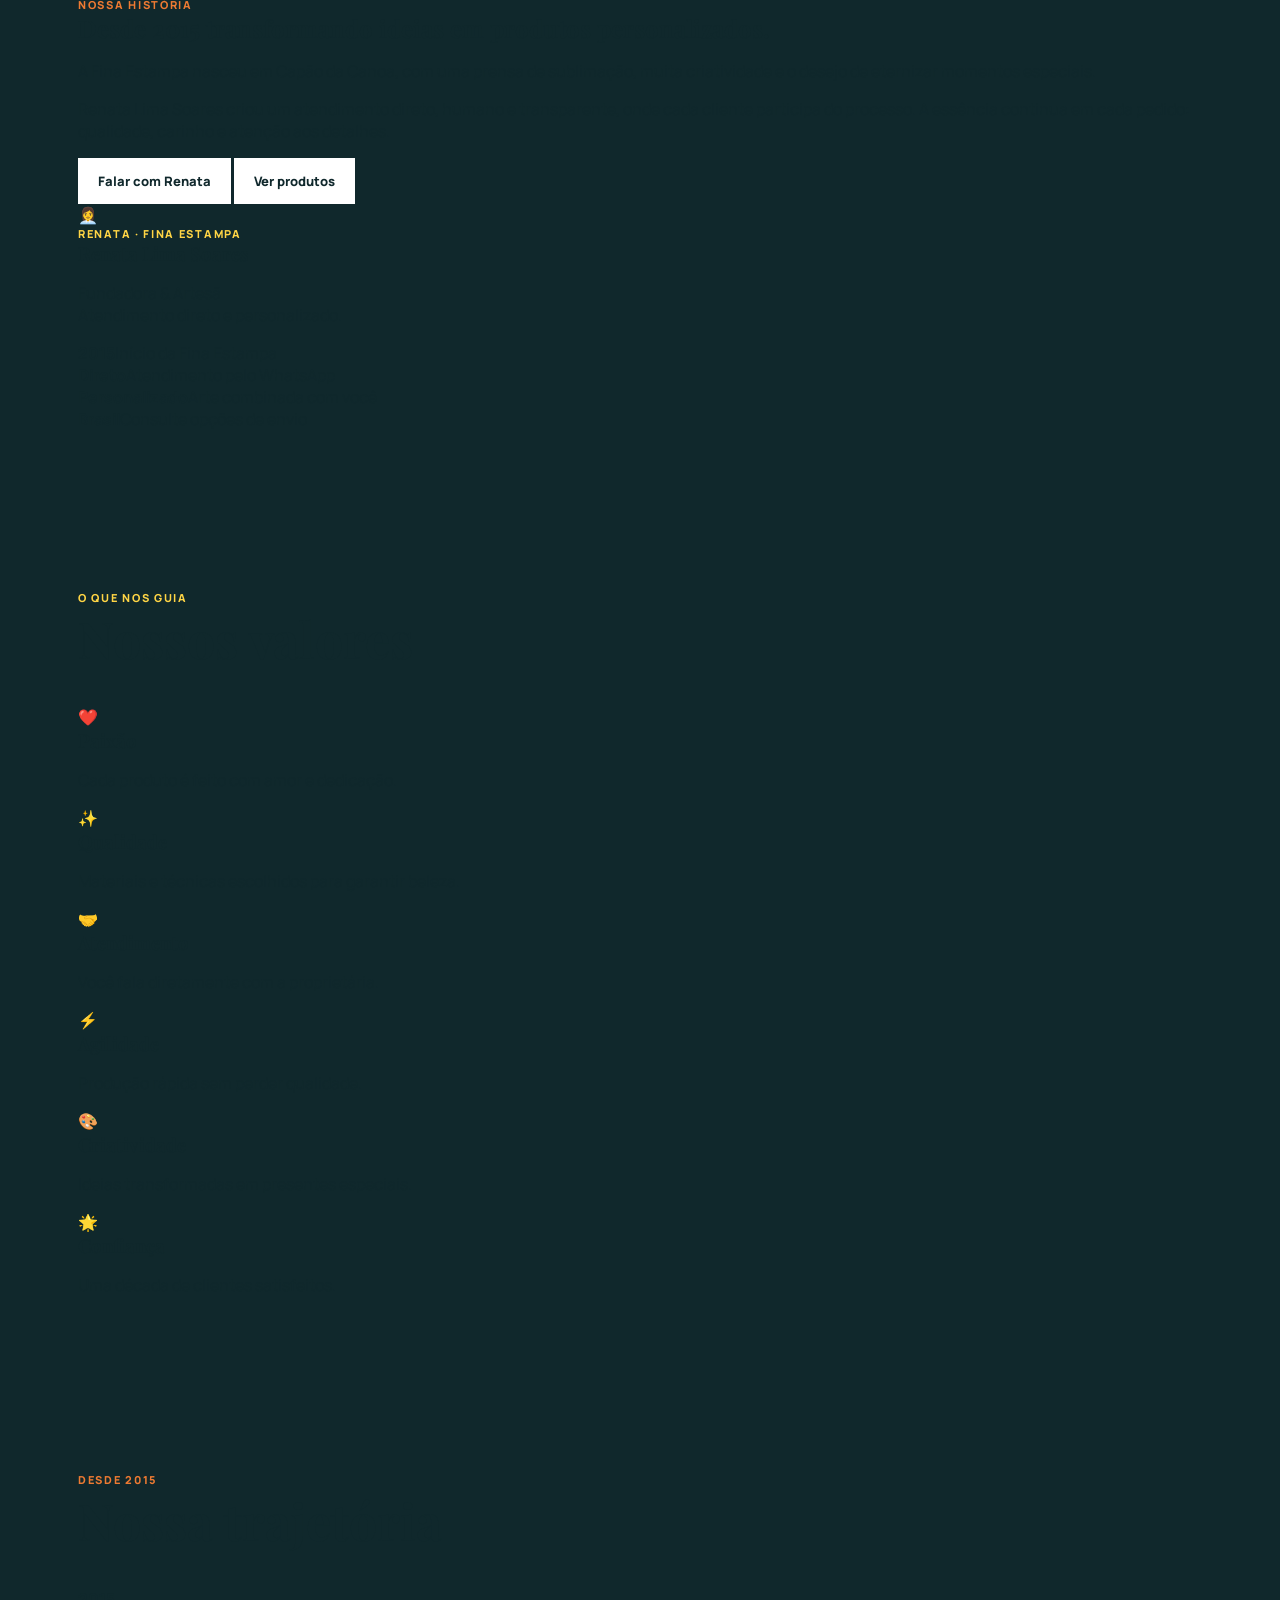
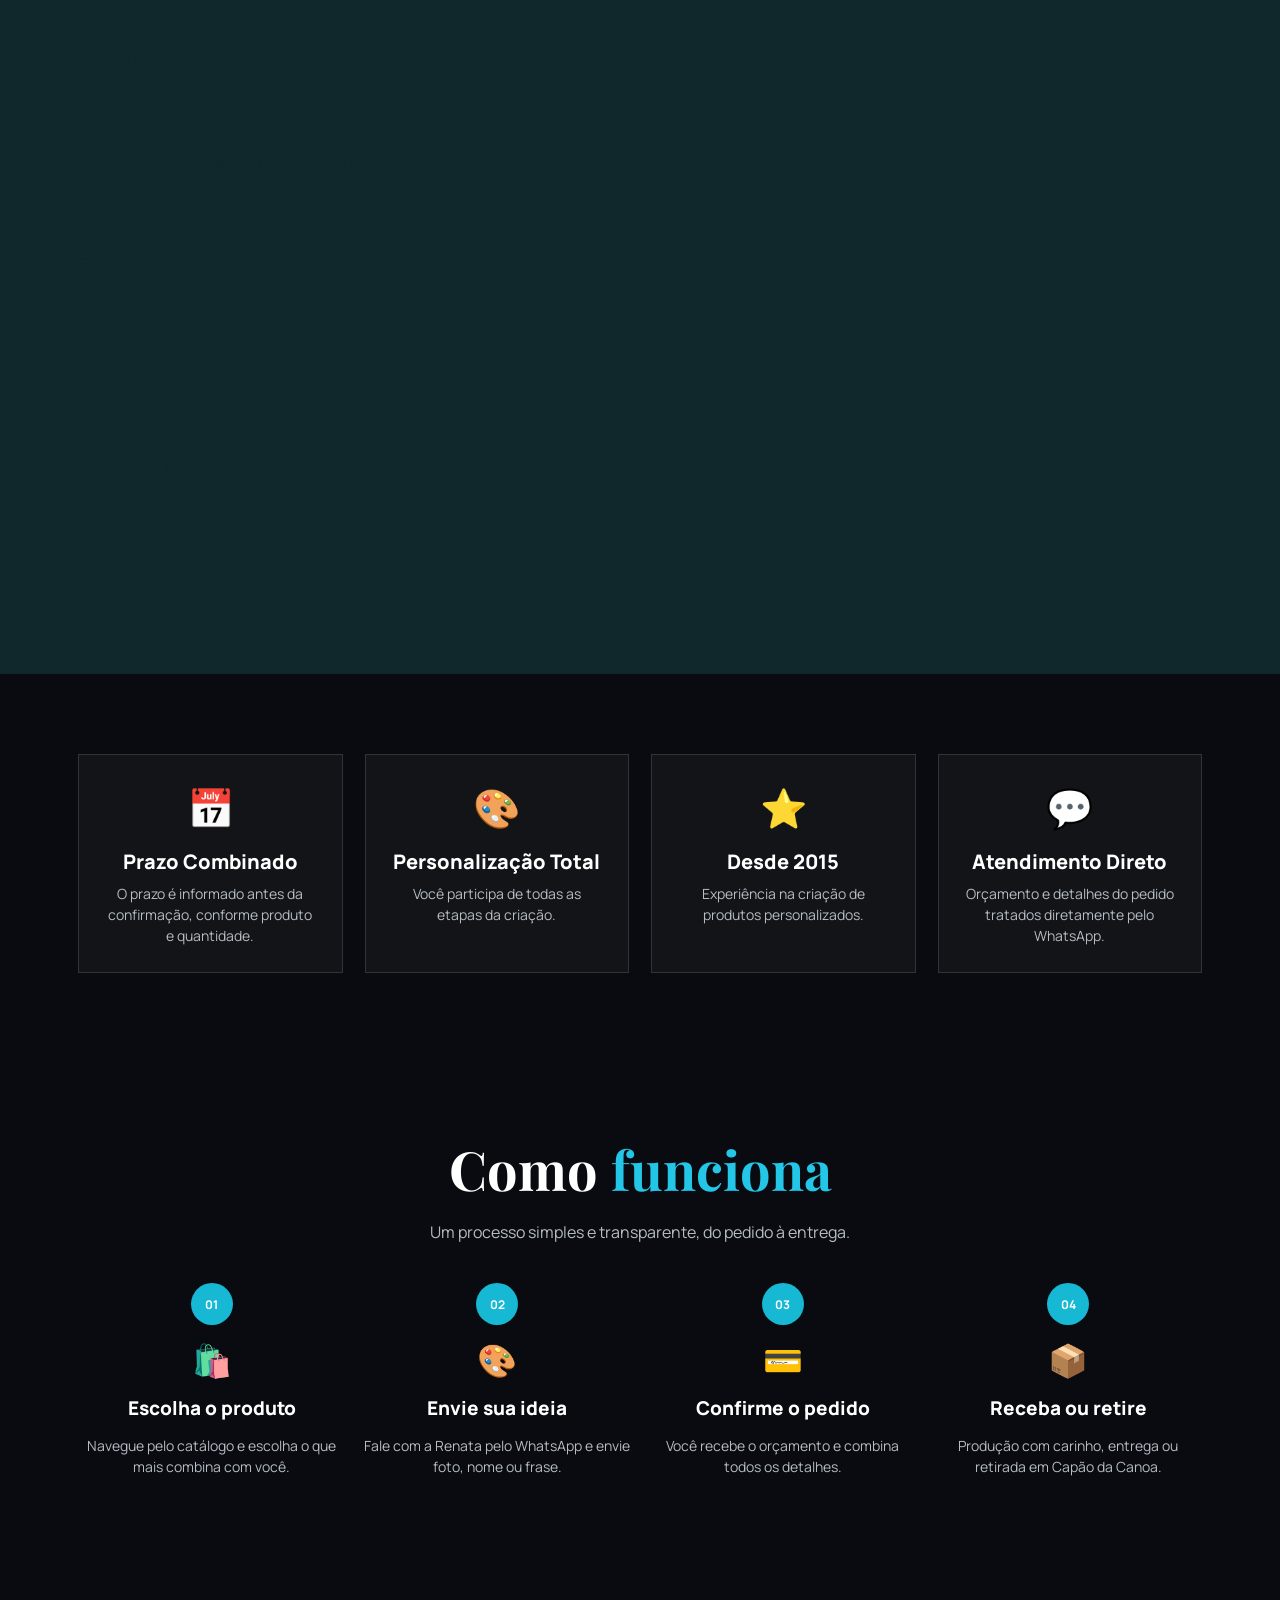
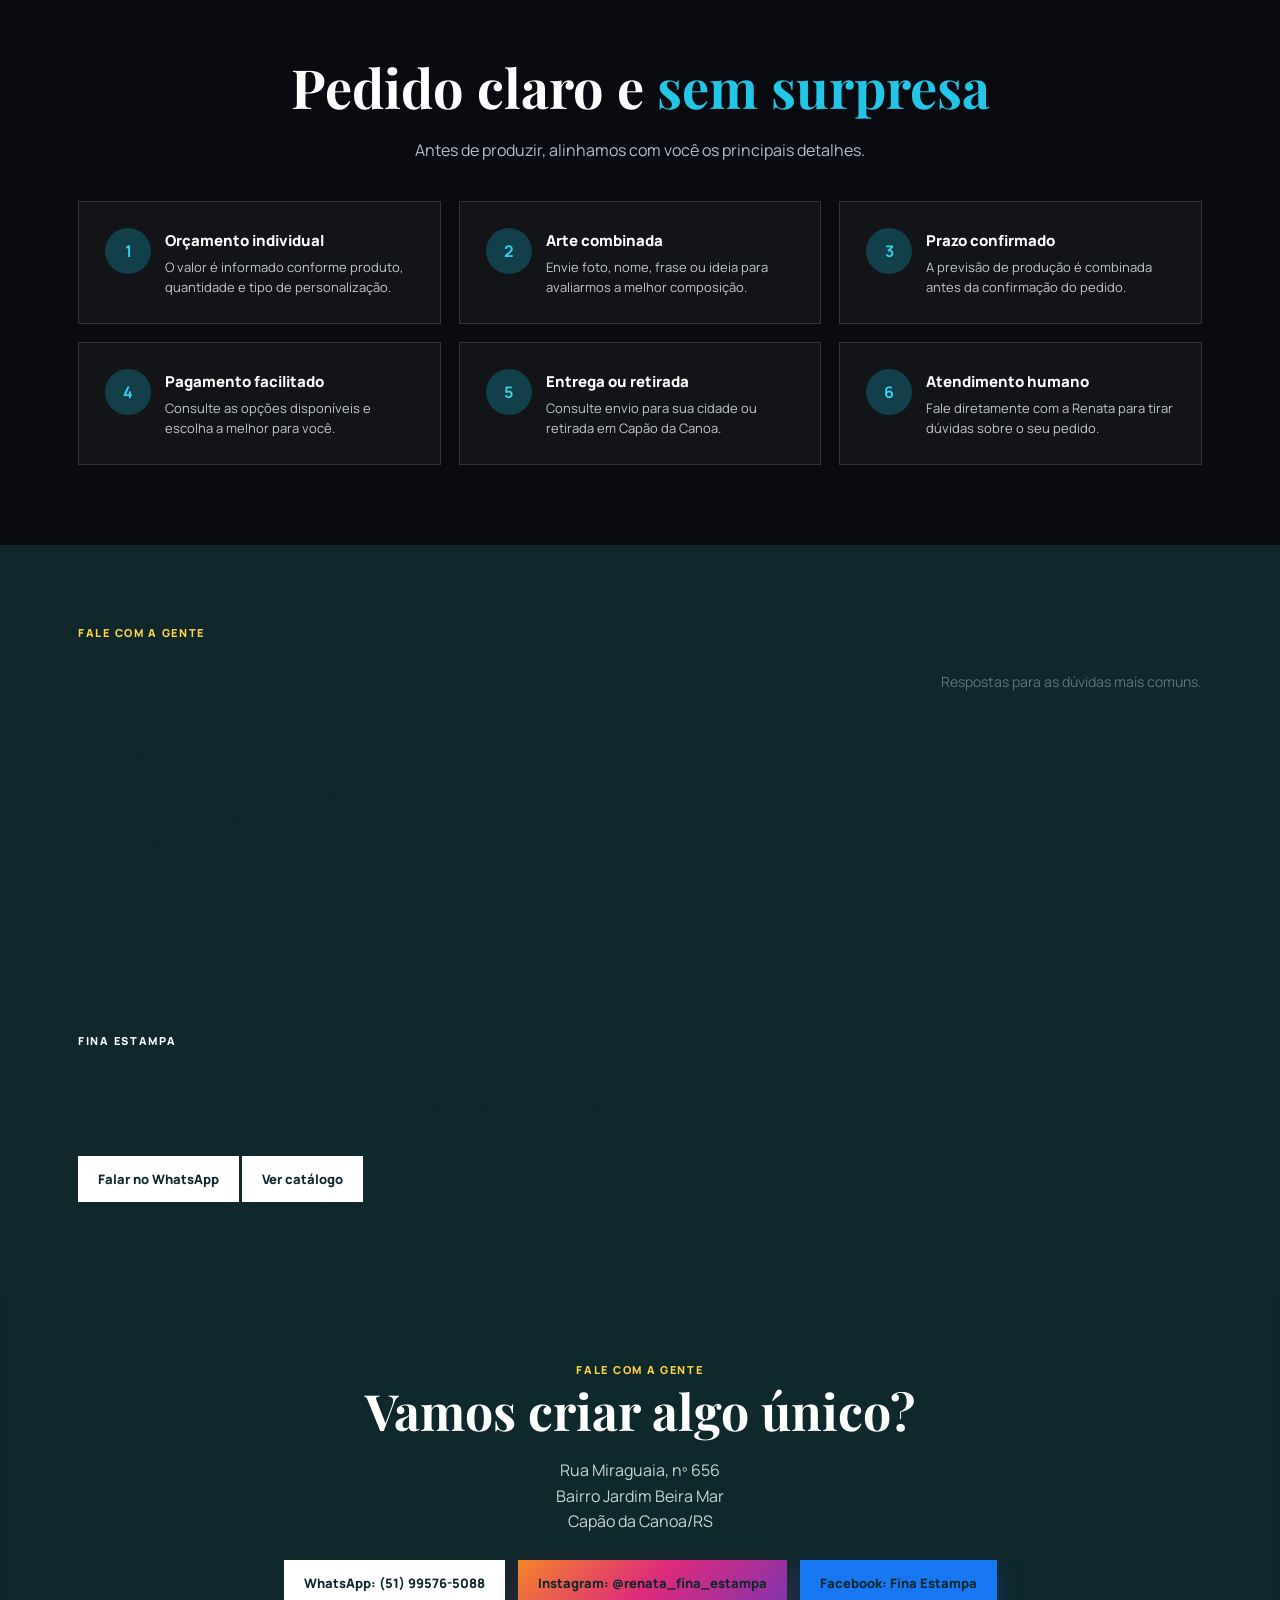
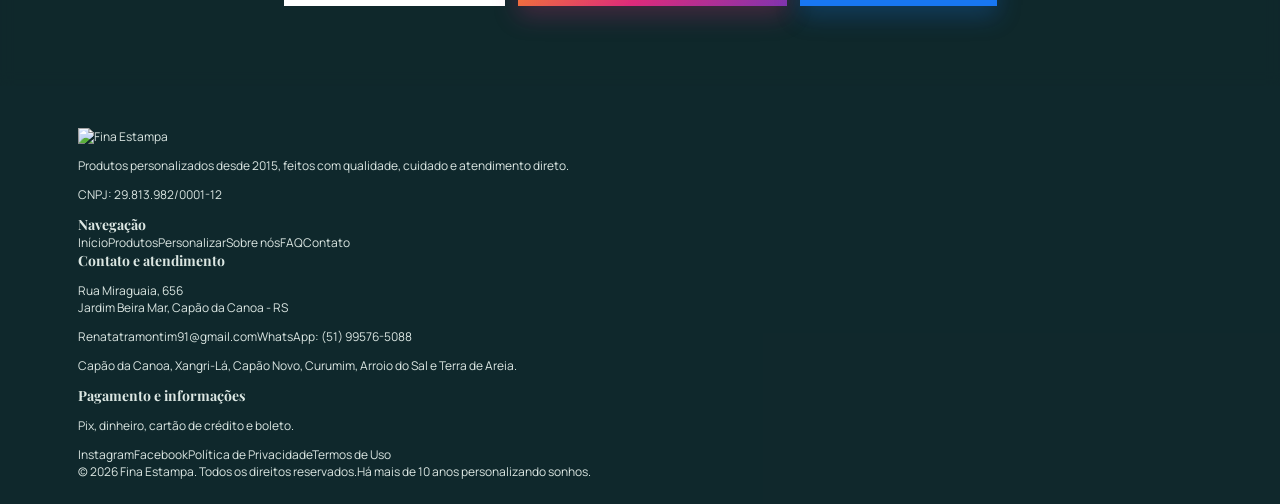
==== commit 73d96a08: "Atualiza cache do rodapé profissional" ====
--- a/public/index.html
+++ b/public/index.html
@@ -574,7 +574,7 @@
 <style>.consulta-valor-whatsapp{display:inline-flex;align-items:center;justify-content:center;margin-top:9px;padding:9px 12px;border-radius:10px;background:#25d366;color:#fff!important;font-size:.75rem;font-weight:800;text-decoration:none;box-shadow:0 7px 16px rgba(37,211,102,.2)}.consulta-valor-whatsapp:hover{background:#1fb85a}</style>
 <script>document.querySelectorAll(".card .price").forEach(function(el){if(el.textContent.includes("Valor sob consulta")){el.insertAdjacentHTML("beforeend","<br><a class=\"consulta-valor-whatsapp\" href=\"https://wa.me/5551995765088?text=Ola%2C%20quero%20consultar%20o%20valor%20de%20um%20produto.\" target=\"_blank\" rel=\"noopener\">Consultar valor pelo WhatsApp</a>")}});</script>
 <link rel="stylesheet" href="site-extra.css">
-<script src="site-extra.js"></script>
+<script src="site-extra.js?v=rodape-profissional-20260921"></script>
 <link rel="stylesheet" href="site-showcase.css">
 <script src="site-showcase.js?v=precos-20260920"></script>
 </body>
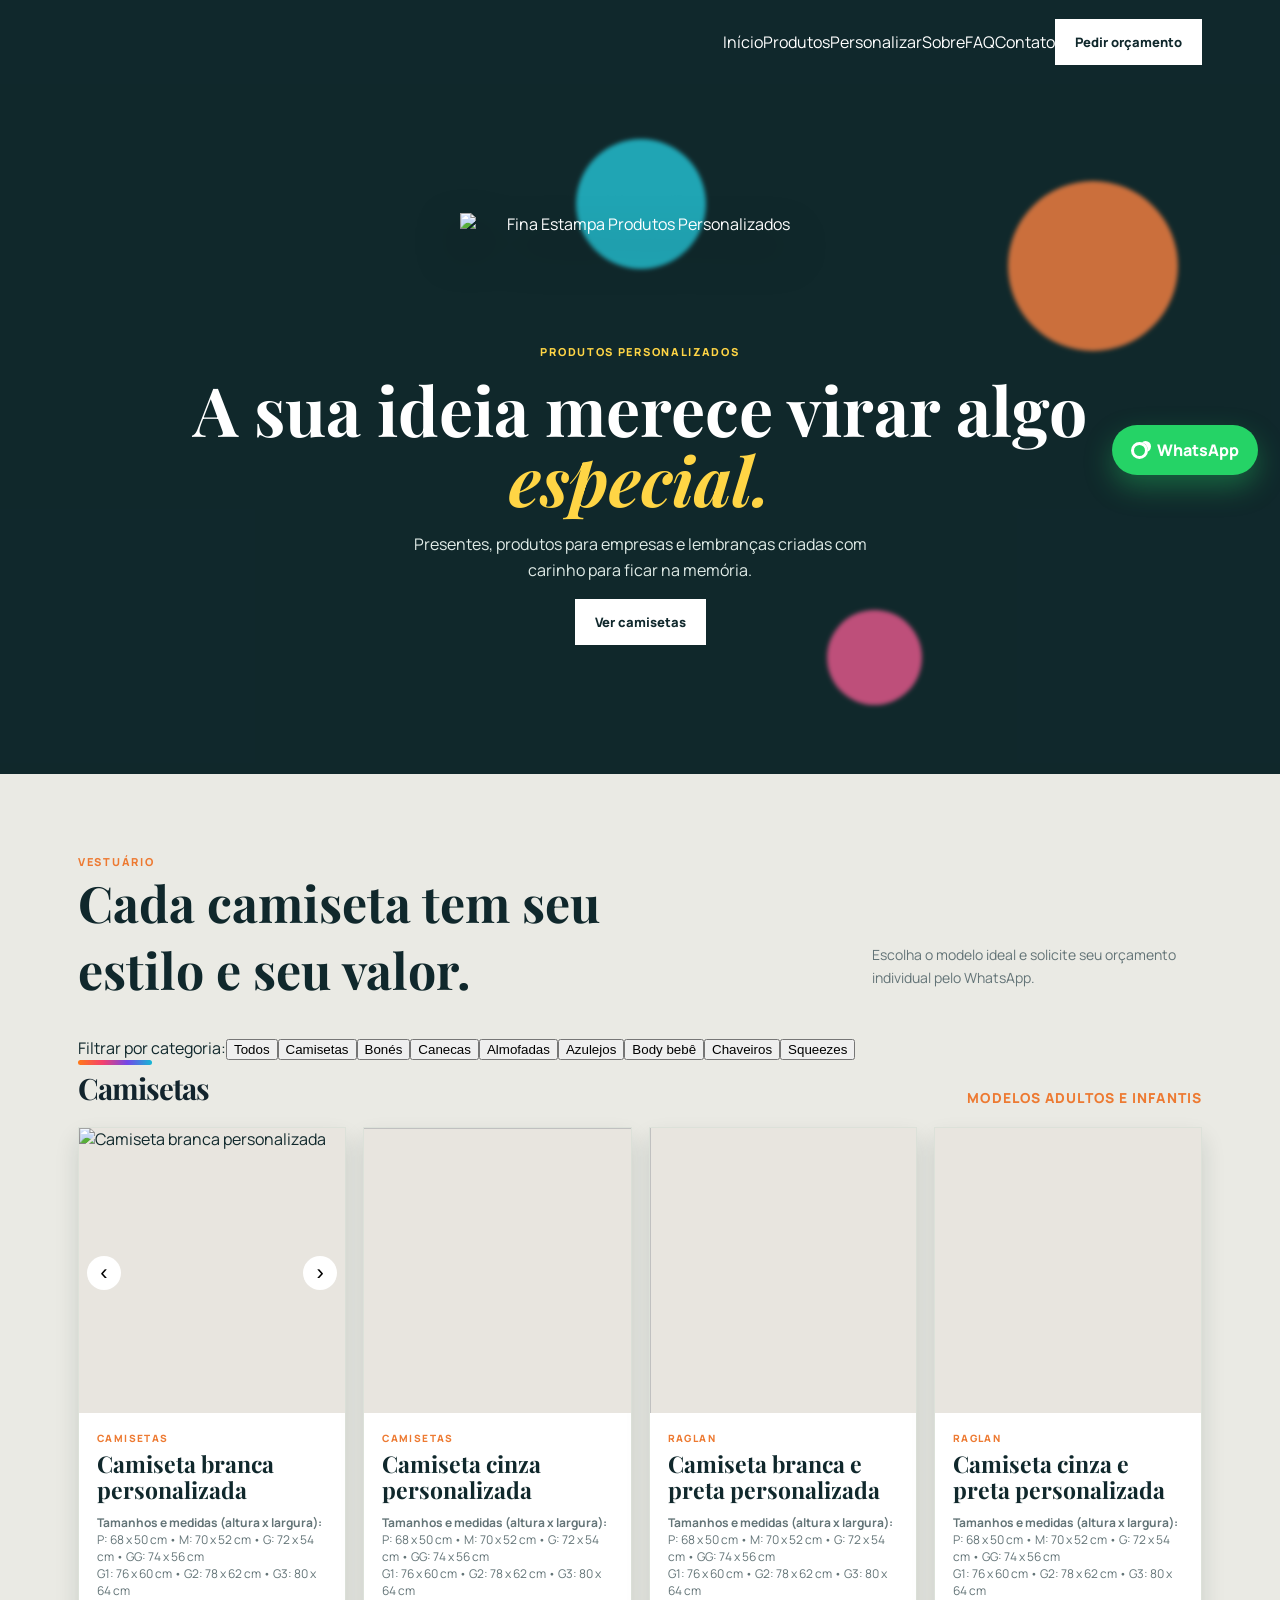
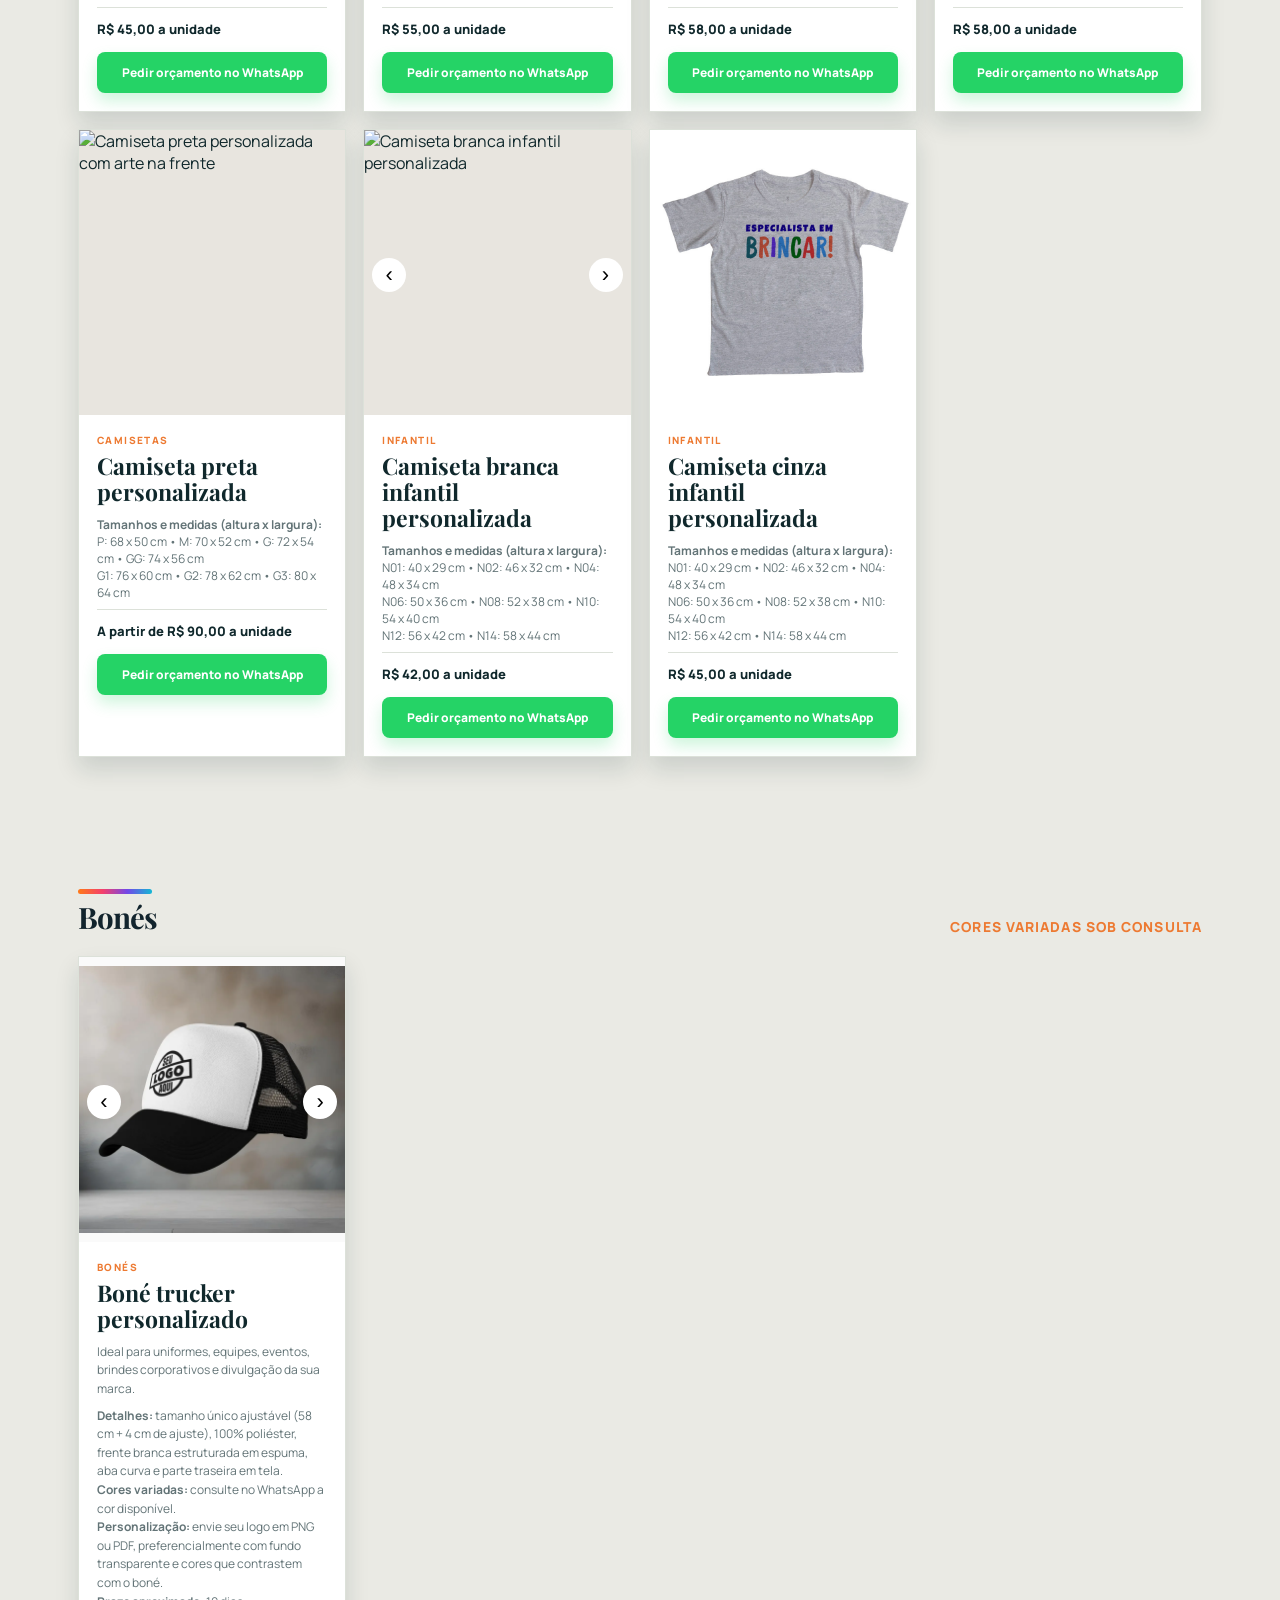
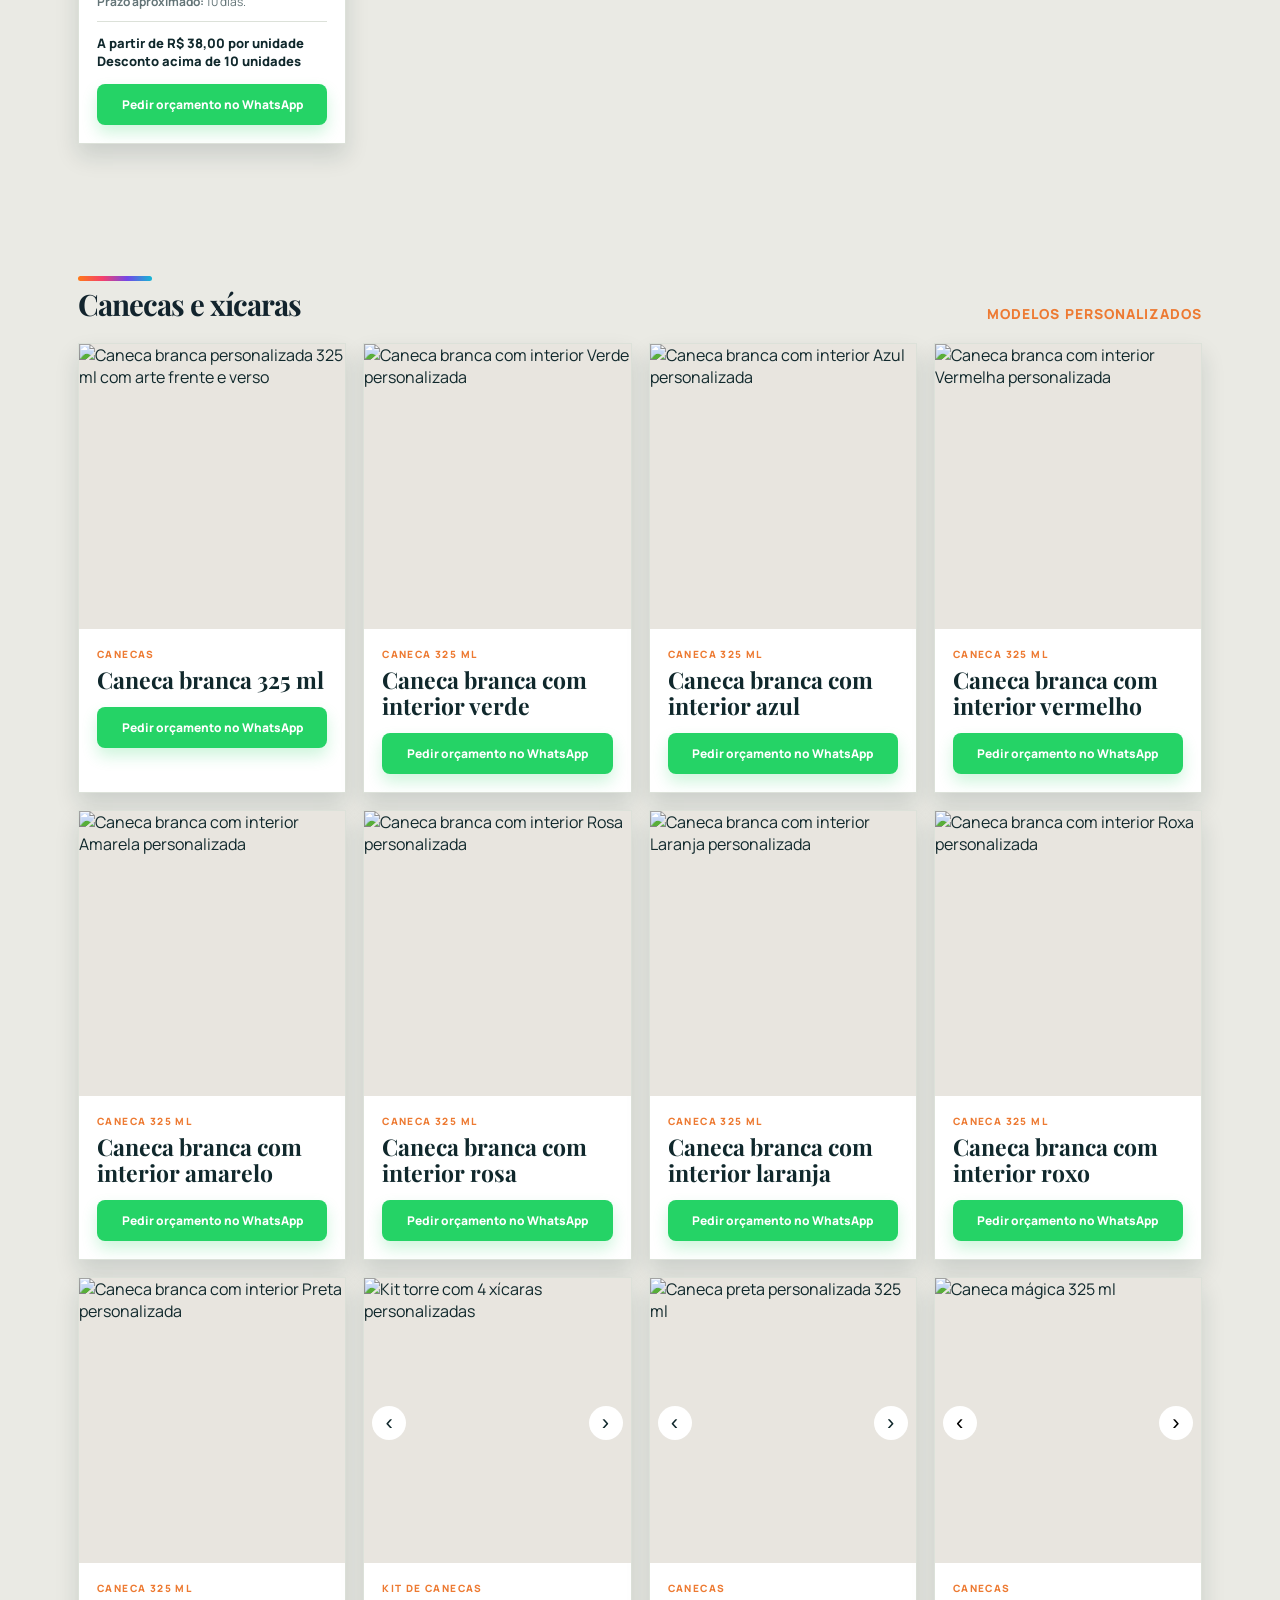
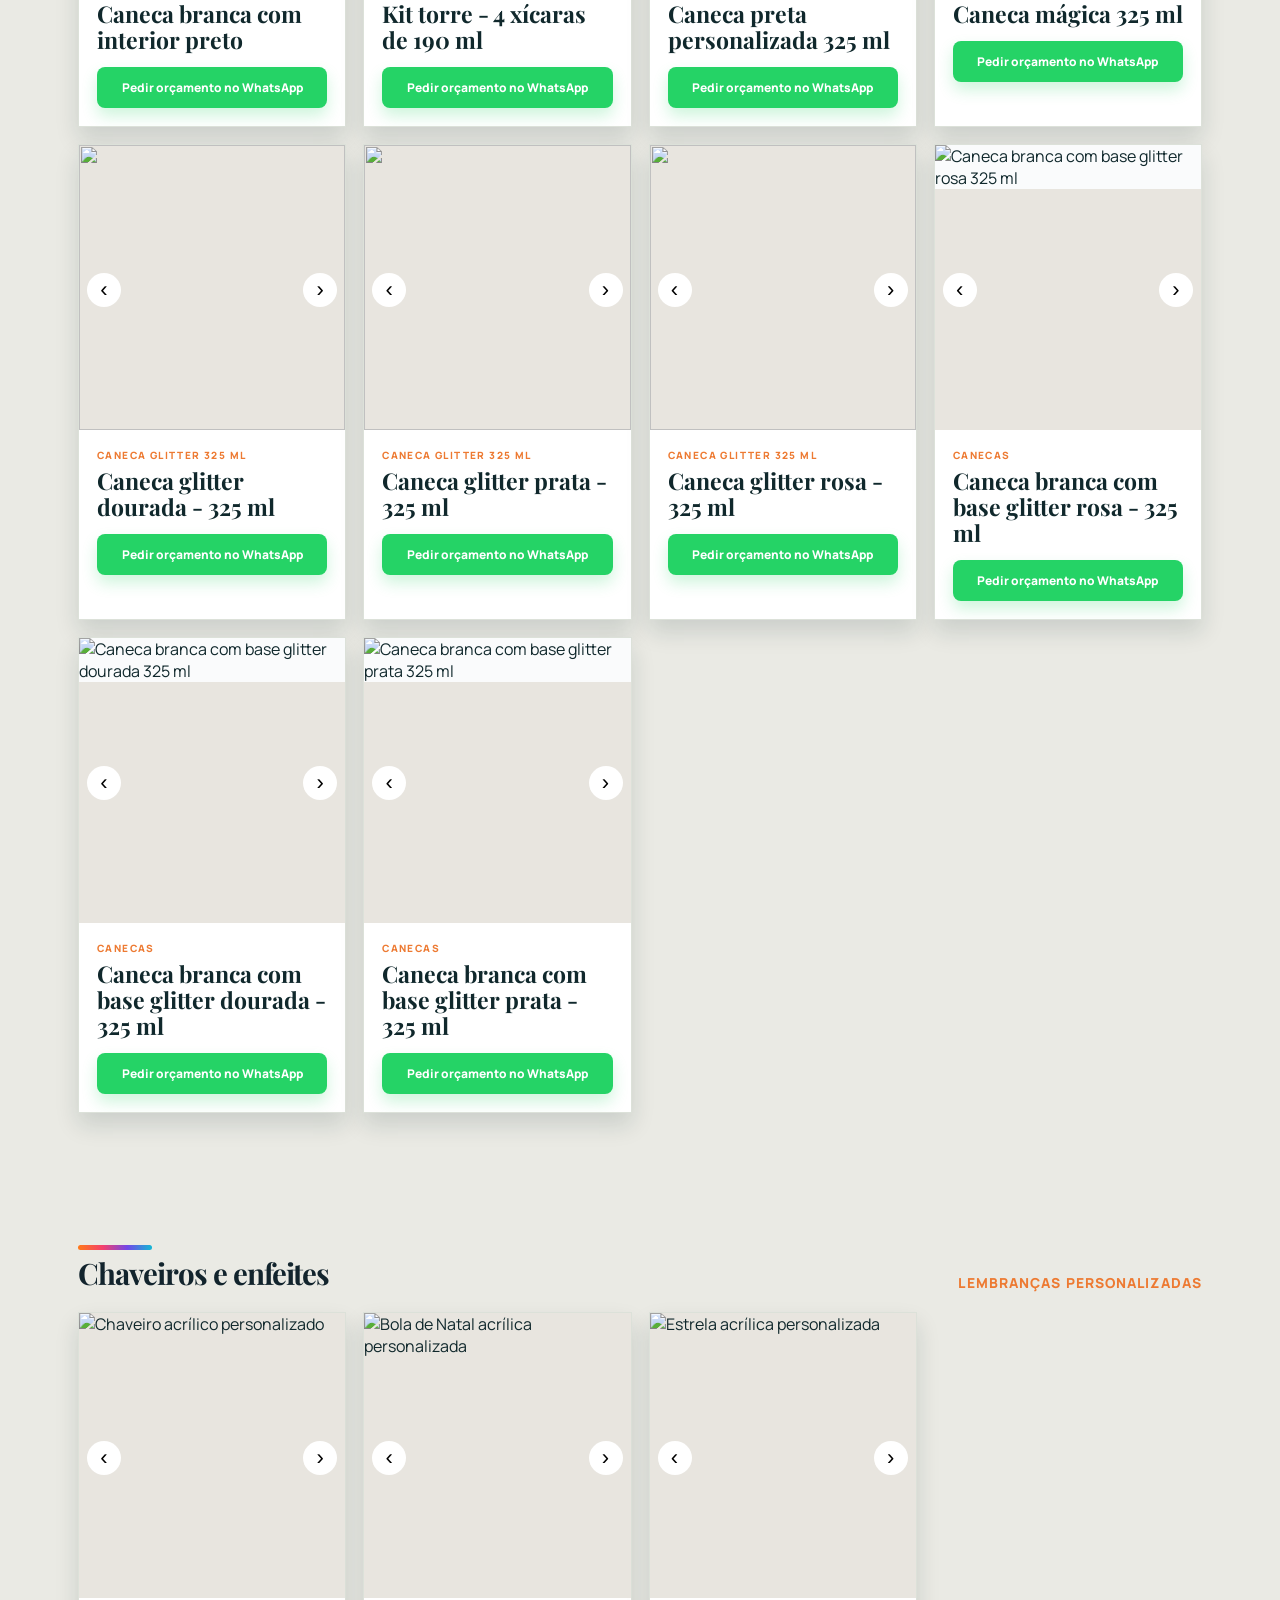
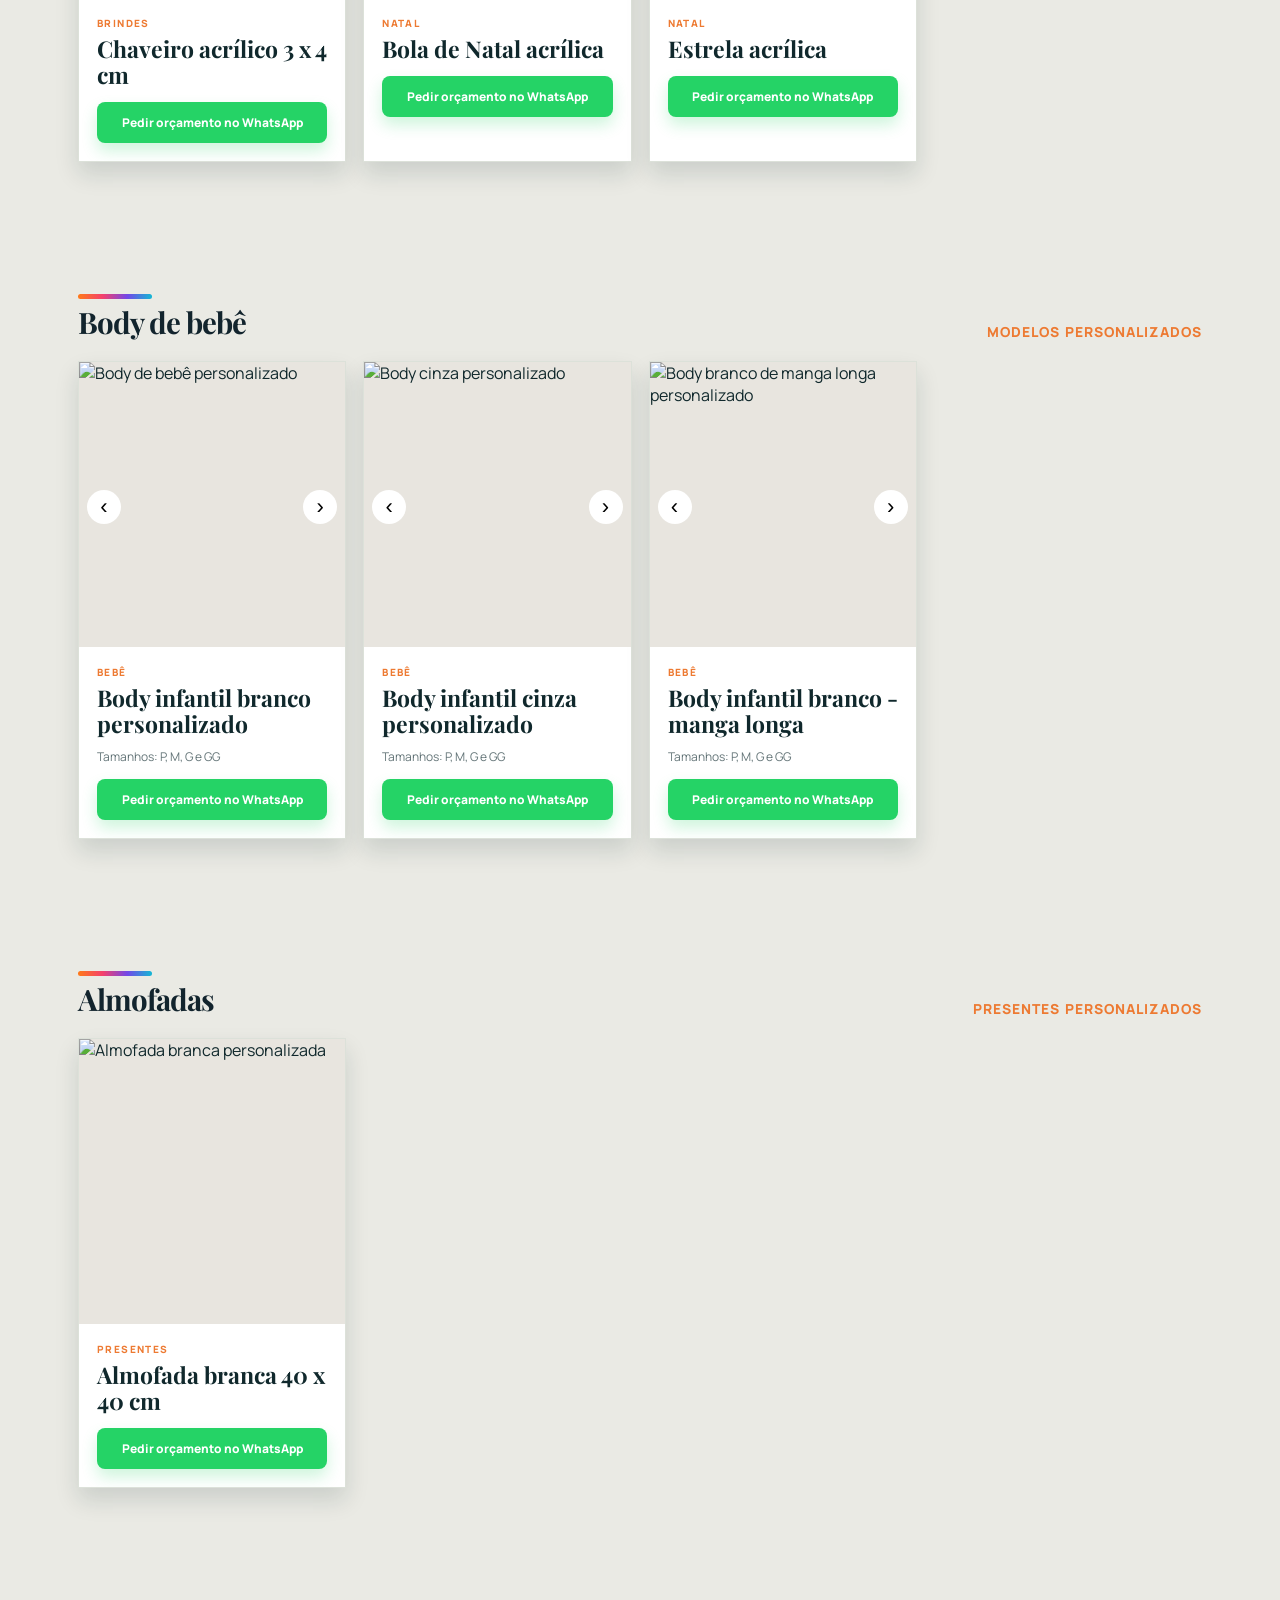
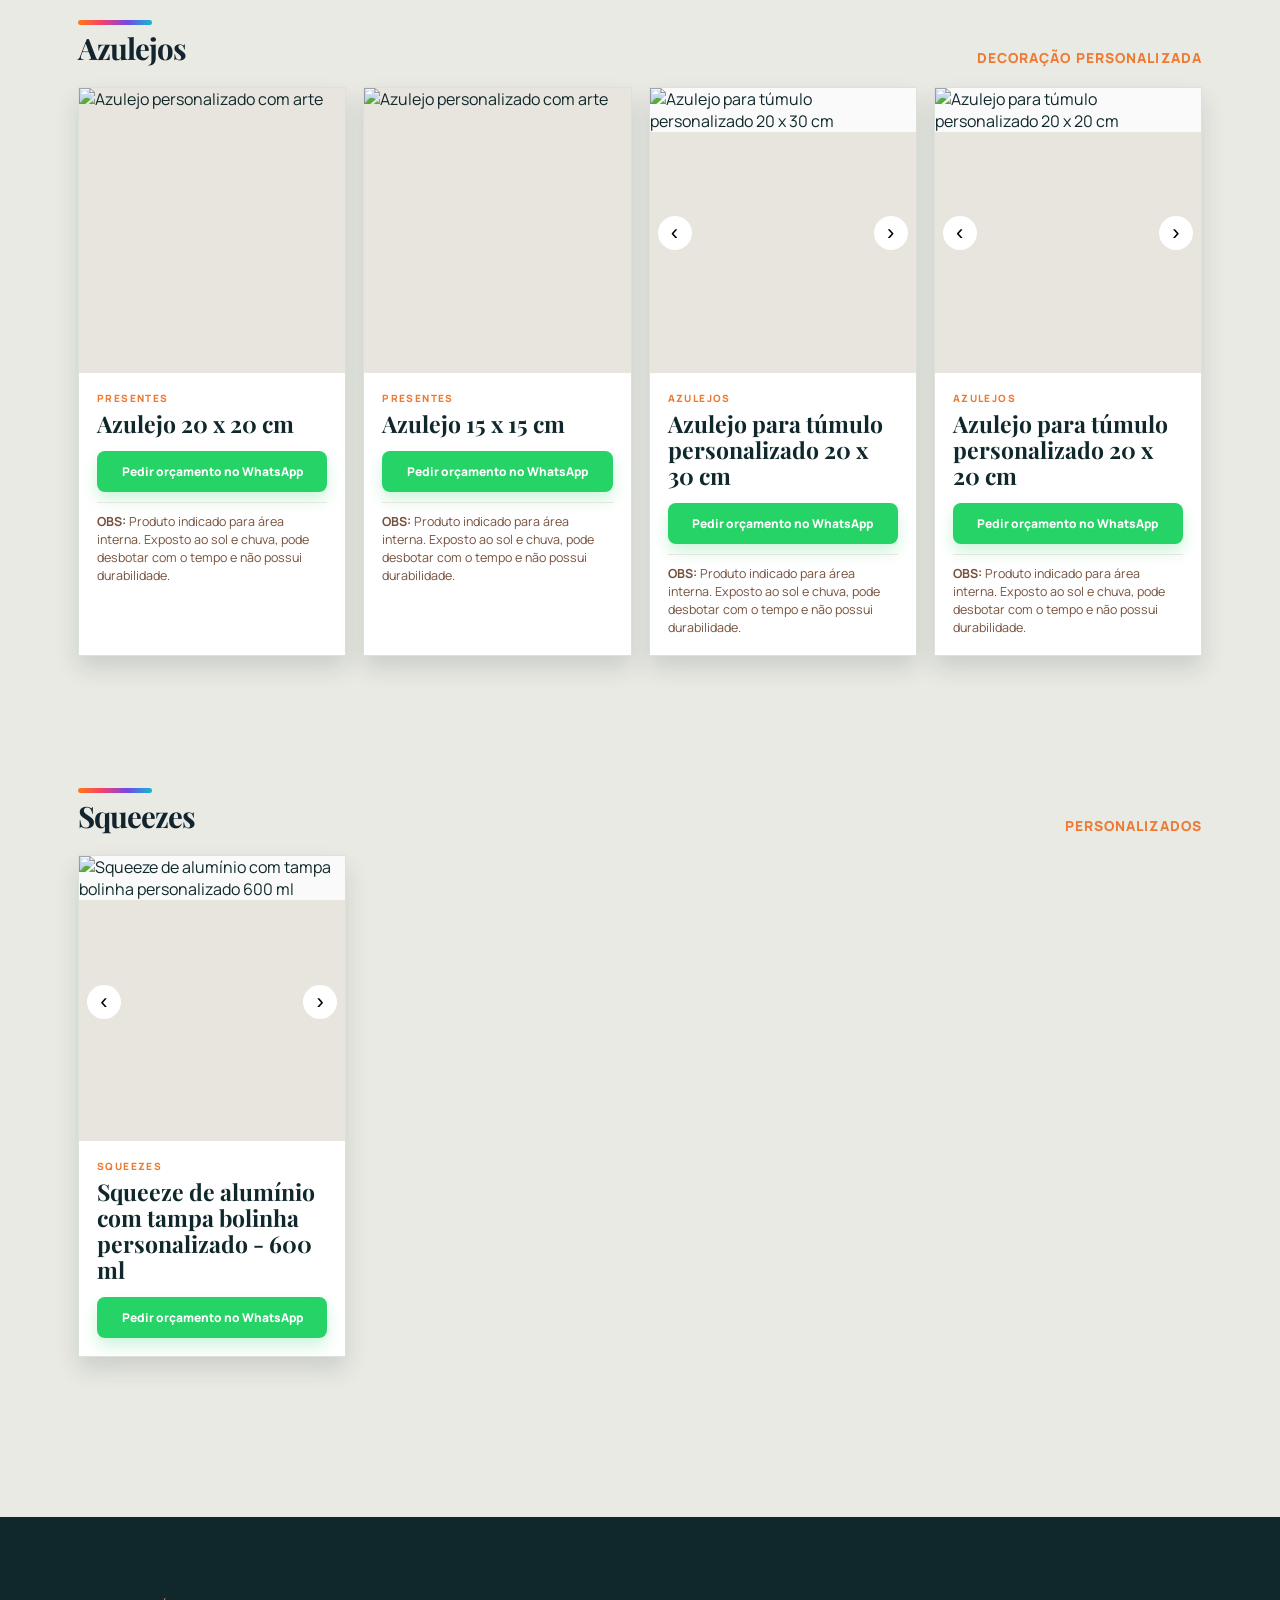
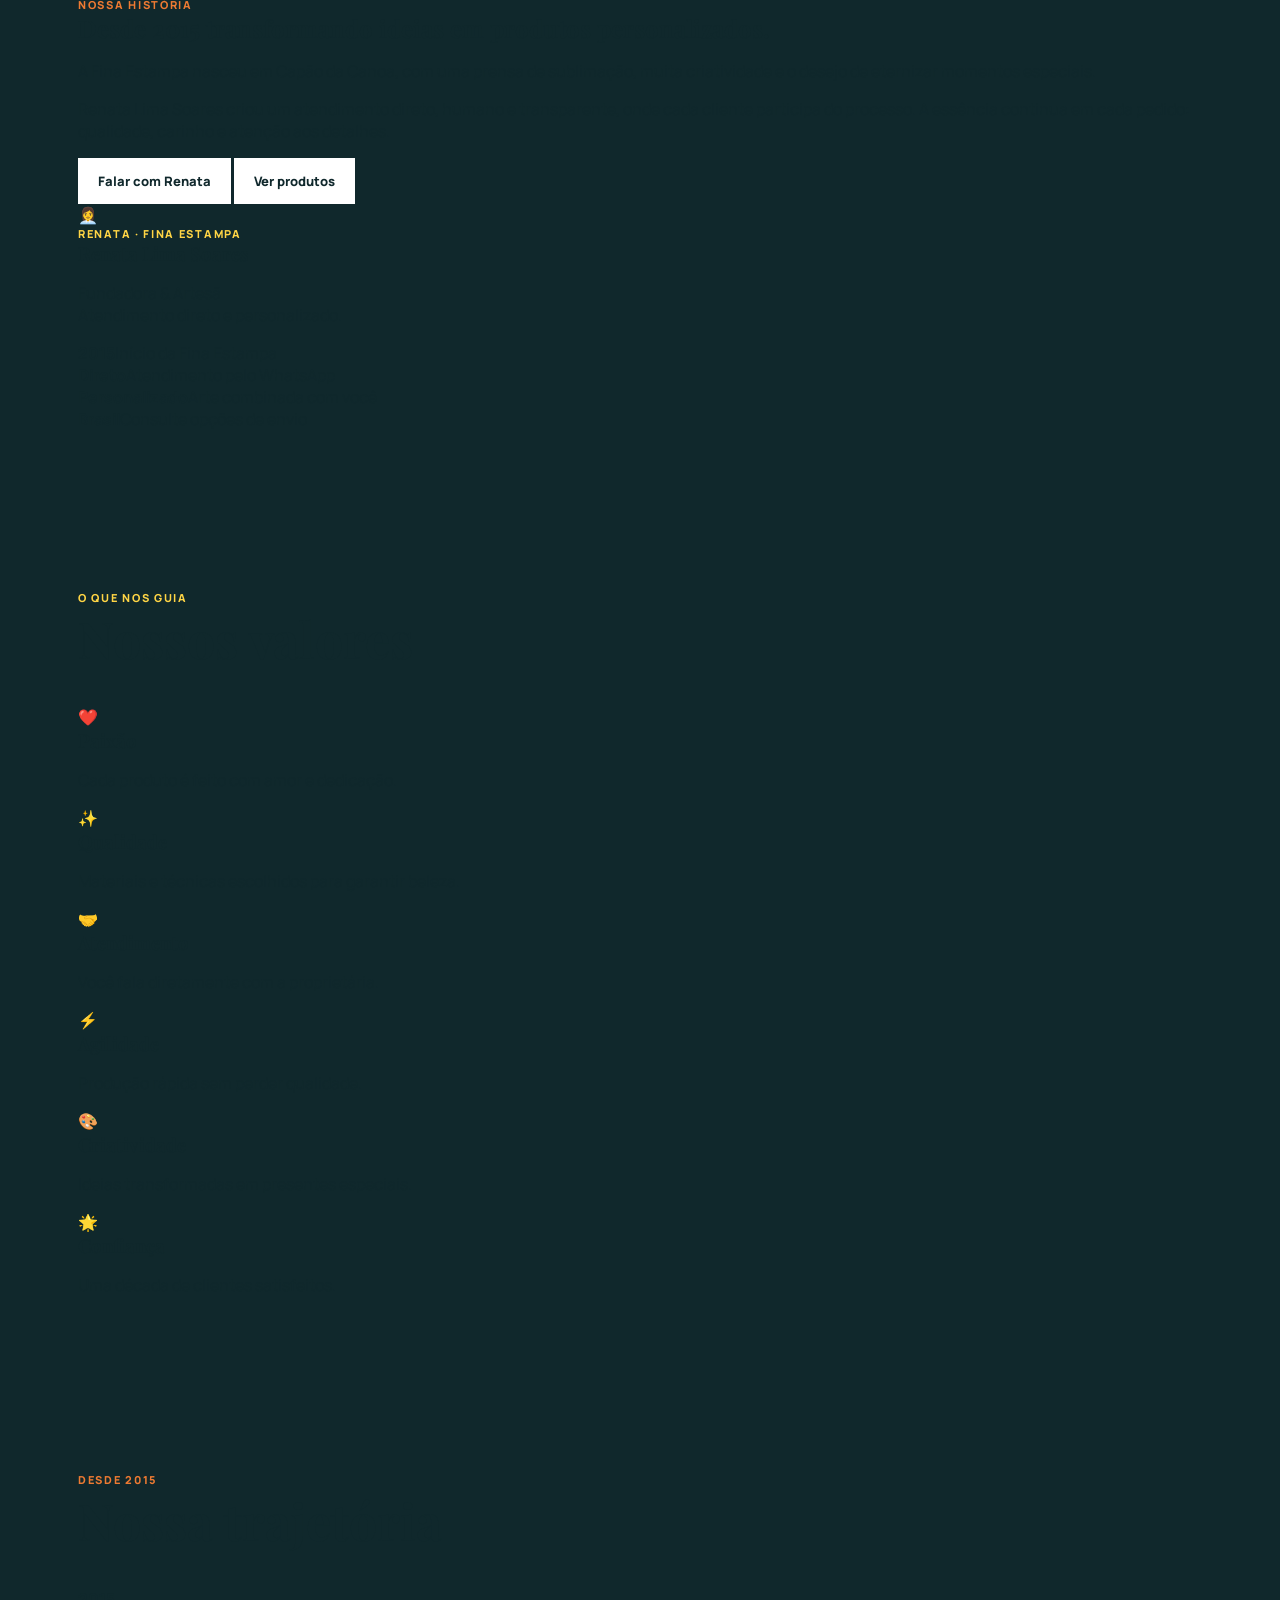
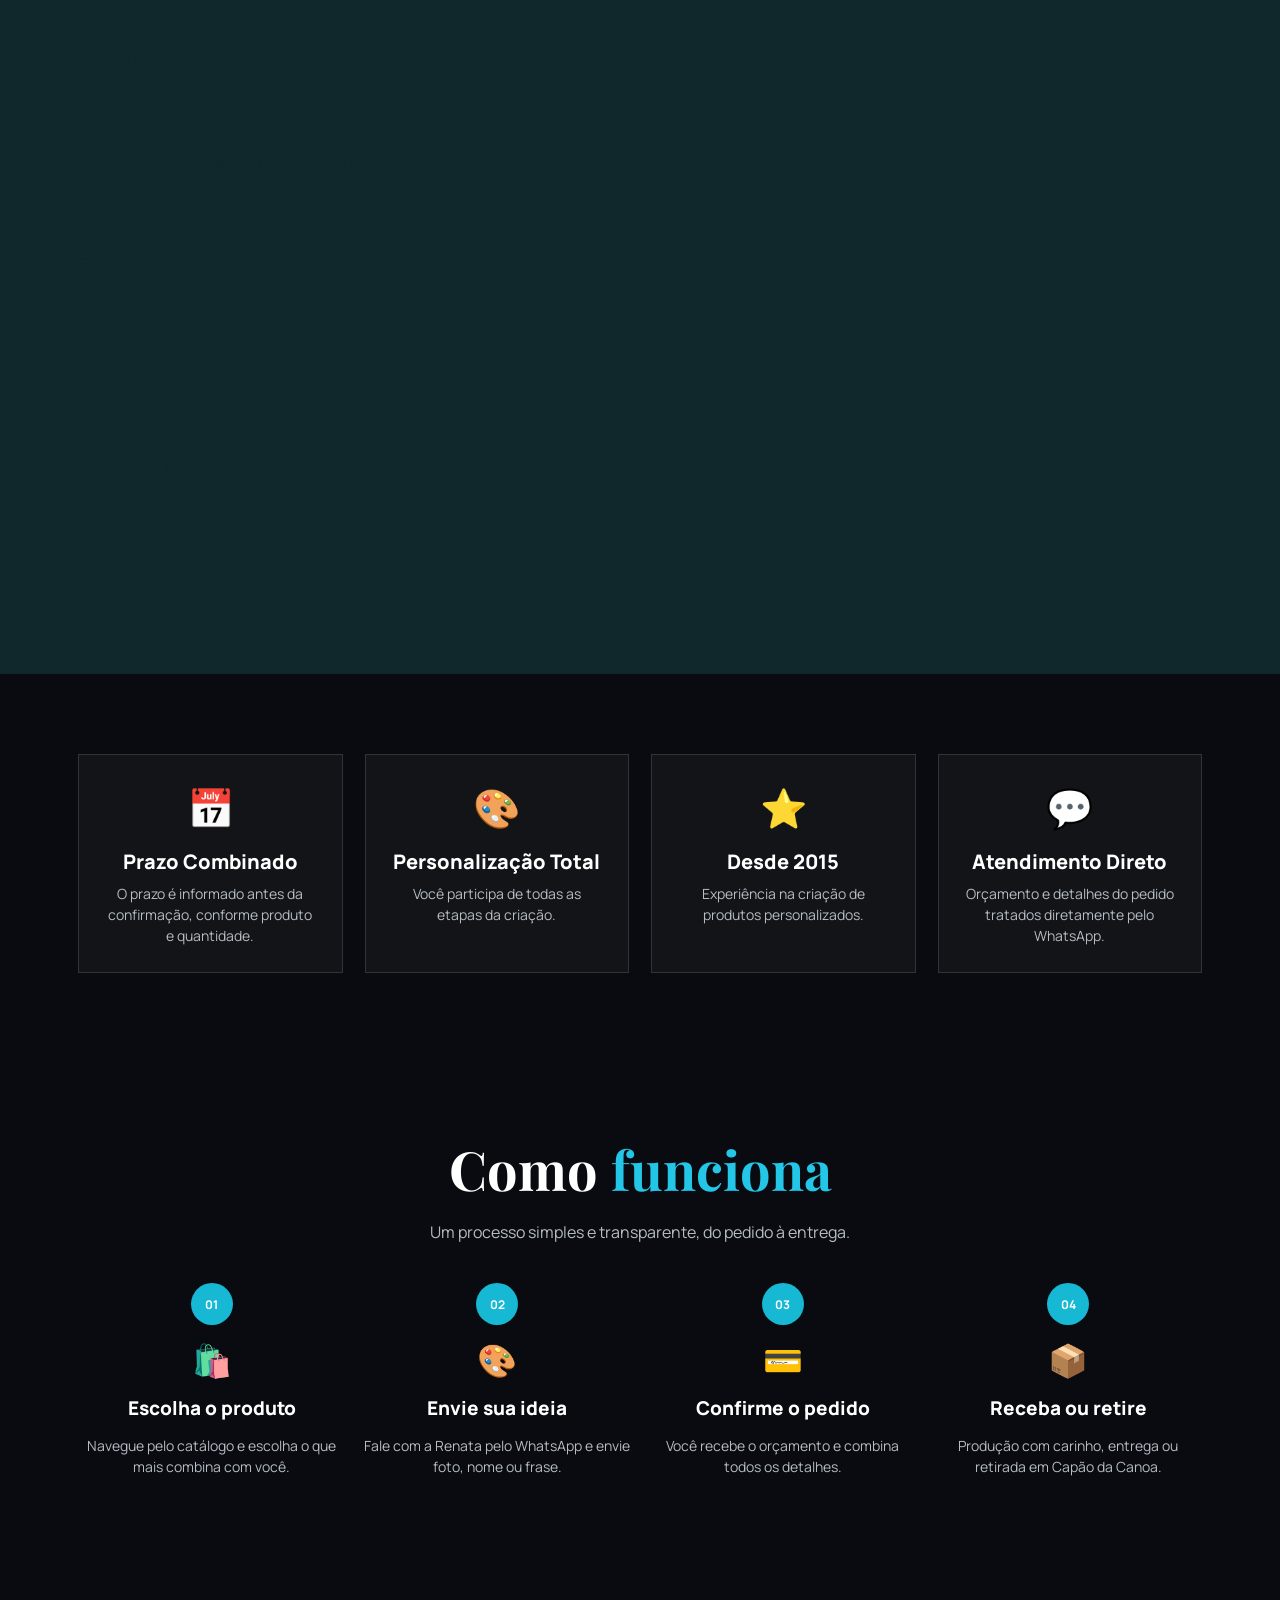
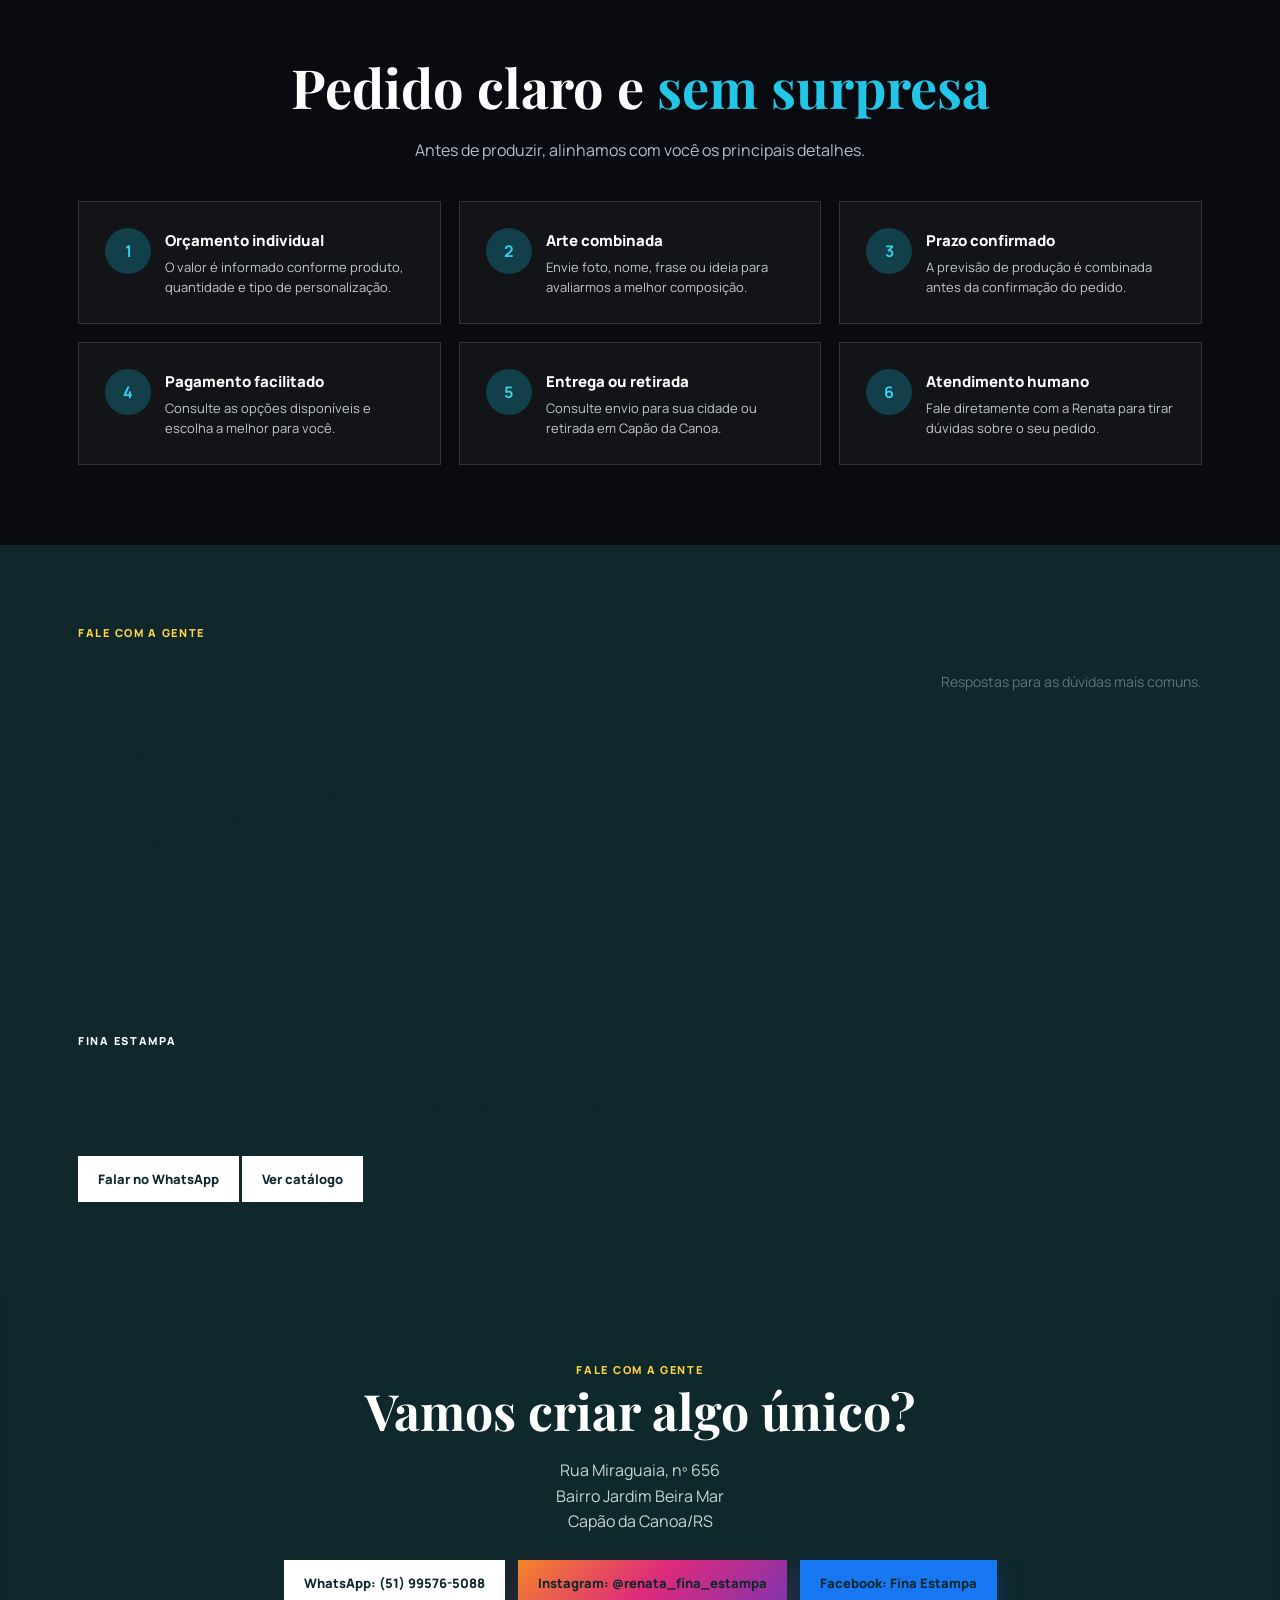
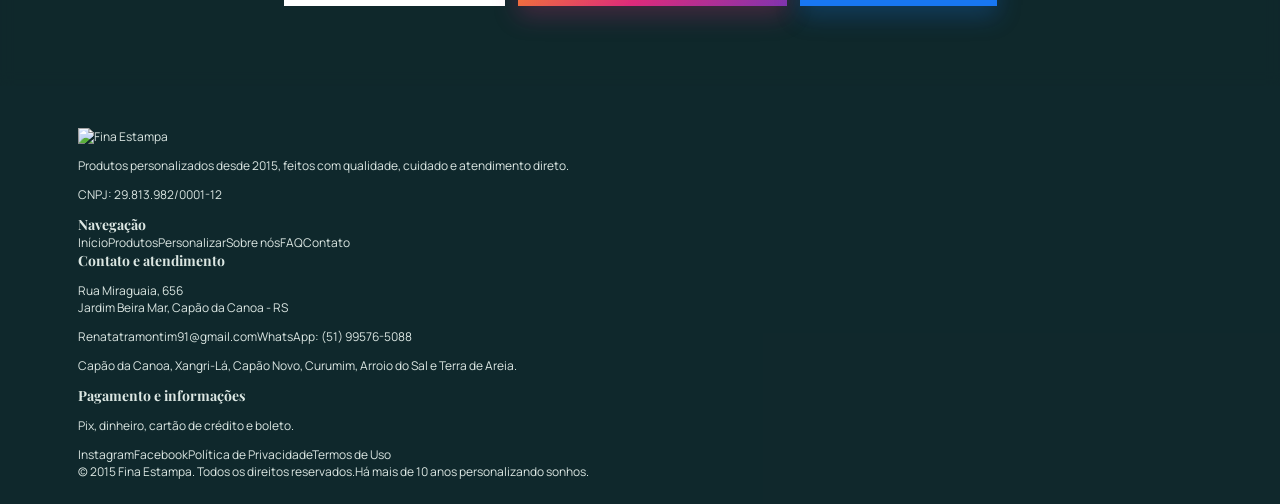
==== commit 314256dc: "Atualiza cache do rodapé com o ano 2015" ====
--- a/public/index.html
+++ b/public/index.html
@@ -2,15 +2,15 @@
 <html lang="pt-BR">
 <head>
 <meta charset="utf-8">
-<meta name="viewport" content="width=device-width,initial-scale=1">
-<title>Fina Estampa | Personalizados</title>
-<meta name="description" content="Fina Estampa Produtos Personalizados em Capão da Canoa. Canecas, camisetas, azulejos, almofadas, chaveiros e presentes feitos com carinho.">
-<meta name="robots" content="index, follow">
-<link rel="canonical" href="https://finaestampas.com.br/">
-<meta property="og:title" content="Fina Estampa | Produtos Personalizados">
-<meta property="og:description" content="Produtos personalizados únicos, com atendimento direto pelo WhatsApp.">
-<meta property="og:type" content="website">
-<meta property="og:url" content="https://finaestampas.com.br/">
+<meta name="viewport" content="width=device-width,initial-scale=1">
+<title>Fina Estampa | Personalizados</title>
+<meta name="description" content="Fina Estampa Produtos Personalizados em Capão da Canoa. Canecas, camisetas, azulejos, almofadas, chaveiros e presentes feitos com carinho.">
+<meta name="robots" content="index, follow">
+<link rel="canonical" href="https://finaestampas.com.br/">
+<meta property="og:title" content="Fina Estampa | Produtos Personalizados">
+<meta property="og:description" content="Produtos personalizados únicos, com atendimento direto pelo WhatsApp.">
+<meta property="og:type" content="website">
+<meta property="og:url" content="https://finaestampas.com.br/">
 <link href="https://fonts.googleapis.com/css2?family=Manrope:wght@400;600;700;800&family=Playfair+Display:ital,wght@0,600;0,700;1,600&display=swap" rel="stylesheet">
 <style>:root{--ink:#10282c;--orange:#ed7a32;--line:#dce1d9}*{box-sizing:border-box}body{margin:0;color:var(--ink);font-family:Manrope,sans-serif;background:#10282c url('fundo-3d.webp') center/cover fixed}.wrap{max-width:1180px;margin:auto;padding:0 28px}a{text-decoration:none;color:inherit}.nav{height:84px;display:flex;align-items:center;justify-content:space-between;color:#fff}.brand{font-weight:800;display:flex;gap:10px;align-items:center}.brand i{width:25px;height:25px;border-radius:50%;background:conic-gradient(#ed5279,#ed7a32,#e8bd35,#57bd76,#42a7be,#ed5279)}.btn{display:inline-block;padding:14px 20px;background:#fff;color:var(--ink);font-size:13px;font-weight:800}.hero{position:relative;overflow:hidden;min-height:530px;background:#10282ca0;color:#fff}.orb{position:absolute;border-radius:50%;filter:blur(2px);opacity:.78;mix-blend-mode:screen;pointer-events:none}.o1{width:170px;height:170px;background:#ff6c1b;right:8%;top:14%;animation:float1 8s ease-in-out infinite}.o2{width:95px;height:95px;background:#ee3a79;right:28%;bottom:10%;animation:float2 6s ease-in-out infinite}.o3{width:130px;height:130px;background:#15bed3;left:45%;top:8%;animation:float3 9s ease-in-out infinite}@keyframes float1{50%{transform:translate3d(-45px,60px,80px) rotate(25deg) scale(1.15)}}@keyframes float2{50%{transform:translate3d(45px,-55px,65px) rotate(-22deg) scale(.8)}}@keyframes float3{50%{transform:translate3d(35px,55px,110px) rotate(35deg) scale(1.2)}}.heroin{position:relative;z-index:1;min-height:530px;display:grid;grid-template-columns:1.1fr .9fr;align-items:center;gap:45px}.eyebrow{font-size:11px;letter-spacing:1.7px;font-weight:800;color:#ffd545;text-transform:uppercase}h1,h2,h3{margin:0;font-family:'Playfair Display',serif}h1{font-size:clamp(45px,5.3vw,72px);line-height:1.04;margin:15px 0}h1 em{color:#ffd545}.hero p{color:#e1ece8;line-height:1.65;max-width:510px}.hero img{width:330px;max-height:350px;object-fit:contain;justify-self:center;filter:drop-shadow(0 20px 20px #0008)}section{padding:80px 0}.catalog{background:#f7f5eff2;backdrop-filter:blur(7px)}.heading{display:flex;justify-content:space-between;align-items:end;gap:30px;margin-bottom:34px}.heading h2{font-size:clamp(35px,4vw,50px);max-width:630px}.heading p{max-width:330px;color:#637477;font-size:14px;line-height:1.6}.shirts{display:grid;grid-template-columns:repeat(4,1fr);gap:17px}.card{background:#fff;border:1px solid var(--line);overflow:hidden;box-shadow:0 12px 22px #10282c24;transition:.2s}.card:hover{transform:translateY(-6px)}.shirt-photo{height:285px;overflow:hidden;background:#e8e5df;position:relative}.shirt-photo img{position:absolute;width:200%;height:200%;object-fit:cover}.s1 img{left:0;top:0}.s2 img{right:0;top:0}.s3 img{left:0;bottom:0}.s4 img{right:0;bottom:0}.cardbody{padding:18px}.kind{font-size:10px;color:var(--orange);font-weight:800;letter-spacing:1.4px;text-transform:uppercase}.card h3{font-size:23px;line-height:1.13;margin:6px 0 11px}.price{font-size:13px;font-weight:800;border-top:1px solid var(--line);padding-top:12px}.cta{background:#10282cd9;color:white;text-align:center;backdrop-filter:blur(7px)}.cta h2{font-size:clamp(35px,4vw,50px)}.cta p{color:#c8d4d1;margin:14px auto 25px;line-height:1.6}footer{background:#10282ce8;color:#dce7e3;padding:23px 0;font-size:12px}.foot{display:flex;justify-content:space-between;gap:15px}@media(max-width:850px){.shirts{grid-template-columns:repeat(2,1fr)}.heroin{grid-template-columns:1fr;text-align:center;padding:45px 0}.hero p{margin:auto}.hero img{display:none}}@media(max-width:480px){.wrap{padding:0 18px}.shirts{grid-template-columns:1fr}.heading{display:block}.heading p{margin-top:15px}.foot{flex-direction:column}}</style>
 <style>.nav{justify-content:flex-end}.brand{display:none}.heroin{grid-template-columns:1fr;text-align:center;gap:12px}.heroin>img{order:0;justify-self:center;width:360px;max-height:310px}.heroin>div{order:1}.hero p{margin-left:auto;margin-right:auto}@media(max-width:850px){.heroin>img{display:block;width:275px;max-height:255px}}</style>
@@ -65,7 +65,7 @@
 <div style="font-size:12px;color:#637477;margin-bottom:8px">
 <strong>Tamanhos e medidas (altura x largura):</strong>
 <br>P: 68 x 50 cm &bull; M: 70 x 52 cm &bull; G: 72 x 54 cm &bull; GG: 74 x 56 cm<br>G1: 76 x 60 cm &bull; G2: 78 x 62 cm &bull; G3: 80 x 64 cm</div>
-<div class="price">R$ 45,00 a unidade</div>
+<div class="price">R$ 45,00 a unidade</div>
 </div>
 </article>
 <article class="card">
@@ -78,7 +78,7 @@
 <div style="font-size:12px;color:#637477;margin-bottom:8px">
 <strong>Tamanhos e medidas (altura x largura):</strong>
 <br>P: 68 x 50 cm &bull; M: 70 x 52 cm &bull; G: 72 x 54 cm &bull; GG: 74 x 56 cm<br>G1: 76 x 60 cm &bull; G2: 78 x 62 cm &bull; G3: 80 x 64 cm</div>
-<div class="price">R$ 55,00 a unidade</div>
+<div class="price">R$ 55,00 a unidade</div>
 </div>
 </article>
 <article class="card">
@@ -91,7 +91,7 @@
 <div style="font-size:12px;color:#637477;margin-bottom:8px">
 <strong>Tamanhos e medidas (altura x largura):</strong>
 <br>P: 68 x 50 cm &bull; M: 70 x 52 cm &bull; G: 72 x 54 cm &bull; GG: 74 x 56 cm<br>G1: 76 x 60 cm &bull; G2: 78 x 62 cm &bull; G3: 80 x 64 cm</div>
-<div class="price">R$ 58,00 a unidade</div>
+<div class="price">R$ 58,00 a unidade</div>
 </div>
 </article>
 <article class="card">
@@ -104,7 +104,7 @@
 <div style="font-size:12px;color:#637477;margin-bottom:8px">
 <strong>Tamanhos e medidas (altura x largura):</strong>
 <br>P: 68 x 50 cm &bull; M: 70 x 52 cm &bull; G: 72 x 54 cm &bull; GG: 74 x 56 cm<br>G1: 76 x 60 cm &bull; G2: 78 x 62 cm &bull; G3: 80 x 64 cm</div>
-<div class="price">R$ 58,00 a unidade</div>
+<div class="price">R$ 58,00 a unidade</div>
 </div>
 </article>
 <article class="card">
@@ -117,30 +117,30 @@
 <div style="font-size:12px;color:#637477;margin-bottom:8px">
 <strong>Tamanhos e medidas (altura x largura):</strong>
 <br>P: 68 x 50 cm &bull; M: 70 x 52 cm &bull; G: 72 x 54 cm &bull; GG: 74 x 56 cm<br>G1: 76 x 60 cm &bull; G2: 78 x 62 cm &bull; G3: 80 x 64 cm</div>
-<div class="price">A partir de R$ 90,00 a unidade</div>
-</div>
-</article>
-<article class="card">
-<div class="shirt-photo" style="position:relative">
-<img id="bone-trucker-foto" src="bone-trucker-1.webp" style="position:static;width:100%;height:100%;object-fit:contain;background:#fafafa" alt="Bon&eacute; trucker personalizado com frente branca e tela traseira">
-<button onclick="trocarBoneTrucker(-1)" aria-label="Foto anterior do bon&eacute;" style="position:absolute;left:8px;top:45%;border:0;border-radius:50%;width:34px;height:34px;background:#fff;font-size:22px;cursor:pointer">&lsaquo;</button>
-<button onclick="trocarBoneTrucker(1)" aria-label="Pr&oacute;xima foto do bon&eacute;" style="position:absolute;right:8px;top:45%;border:0;border-radius:50%;width:34px;height:34px;background:#fff;font-size:22px;cursor:pointer">&rsaquo;</button>
-</div>
-<div class="cardbody">
-<div class="kind">Bon&eacute;s</div>
-<h3>Bon&eacute; trucker personalizado</h3>
-<p style="font-size:12px;color:#637477;line-height:1.55;margin:8px 0">Ideal para uniformes, equipes, eventos, brindes corporativos e divulga&ccedil;&atilde;o da sua marca.</p>
-<div style="font-size:12px;color:#637477;margin-bottom:10px;line-height:1.55">
-<strong>Detalhes:</strong> tamanho &uacute;nico ajust&aacute;vel (58 cm + 4 cm de ajuste), 100% poli&eacute;ster, frente branca estruturada em espuma, aba curva e parte traseira em tela.<br>
-<strong>Cores variadas:</strong> consulte no WhatsApp a cor dispon&iacute;vel.<br>
-<strong>Personaliza&ccedil;&atilde;o:</strong> envie seu logo em PNG ou PDF, preferencialmente com fundo transparente e cores que contrastem com o bon&eacute;.<br>
-<strong>Prazo aproximado:</strong> 10 dias.</div>
-<div class="price product-price-visible">A partir de R$ 38,00 por unidade<br>Desconto acima de 10 unidades</div>
-</div>
-</article>
-<article class="card">
-<div class="shirt-photo">
-<img src="caneca-325ml.webp" style="position:static;width:100%;height:100%;object-fit:cover" alt="Caneca branca personalizada 325 ml com arte frente e verso">
+<div class="price">A partir de R$ 90,00 a unidade</div>
+</div>
+</article>
+<article class="card">
+<div class="shirt-photo" style="position:relative">
+<img id="bone-trucker-foto" src="bone-trucker-1.webp" style="position:static;width:100%;height:100%;object-fit:contain;background:#fafafa" alt="Bon&eacute; trucker personalizado com frente branca e tela traseira">
+<button onclick="trocarBoneTrucker(-1)" aria-label="Foto anterior do bon&eacute;" style="position:absolute;left:8px;top:45%;border:0;border-radius:50%;width:34px;height:34px;background:#fff;font-size:22px;cursor:pointer">&lsaquo;</button>
+<button onclick="trocarBoneTrucker(1)" aria-label="Pr&oacute;xima foto do bon&eacute;" style="position:absolute;right:8px;top:45%;border:0;border-radius:50%;width:34px;height:34px;background:#fff;font-size:22px;cursor:pointer">&rsaquo;</button>
+</div>
+<div class="cardbody">
+<div class="kind">Bon&eacute;s</div>
+<h3>Bon&eacute; trucker personalizado</h3>
+<p style="font-size:12px;color:#637477;line-height:1.55;margin:8px 0">Ideal para uniformes, equipes, eventos, brindes corporativos e divulga&ccedil;&atilde;o da sua marca.</p>
+<div style="font-size:12px;color:#637477;margin-bottom:10px;line-height:1.55">
+<strong>Detalhes:</strong> tamanho &uacute;nico ajust&aacute;vel (58 cm + 4 cm de ajuste), 100% poli&eacute;ster, frente branca estruturada em espuma, aba curva e parte traseira em tela.<br>
+<strong>Cores variadas:</strong> consulte no WhatsApp a cor dispon&iacute;vel.<br>
+<strong>Personaliza&ccedil;&atilde;o:</strong> envie seu logo em PNG ou PDF, preferencialmente com fundo transparente e cores que contrastem com o bon&eacute;.<br>
+<strong>Prazo aproximado:</strong> 10 dias.</div>
+<div class="price product-price-visible">A partir de R$ 38,00 por unidade<br>Desconto acima de 10 unidades</div>
+</div>
+</article>
+<article class="card">
+<div class="shirt-photo">
+<img src="caneca-325ml.webp" style="position:static;width:100%;height:100%;object-fit:cover" alt="Caneca branca personalizada 325 ml com arte frente e verso">
 </div>
 <div class="cardbody">
 <div class="kind">Canecas</div>
@@ -153,11 +153,11 @@
 <img src="presentes-mockup.webp" style="position:static;width:100%;height:100%;object-fit:cover" alt="Almofada branca personalizada">
 </div>
 <div class="cardbody">
-<div class="kind">Presentes</div>
-<h3>Almofada branca 40 x 40 cm</h3>
-<div class="price">Valor sob consulta</div>
-</div>
-</article>
+<div class="kind">Presentes</div>
+<h3>Almofada branca 40 x 40 cm</h3>
+<div class="price">Valor sob consulta</div>
+</div>
+</article>
 <article class="card">
 <div class="shirt-photo">
 <img src="azulejos-personalizados.webp" style="position:static;width:100%;height:100%;object-fit:cover" alt="Azulejo personalizado com arte">
@@ -169,7 +169,7 @@
 <div style="margin-top:10px;padding-top:10px;border-top:1px solid #e7e4df;font-size:.78rem;line-height:1.45;color:#76513d">
 <strong>OBS:</strong> Produto indicado para &aacute;rea interna. Exposto ao sol e chuva, pode desbotar com o tempo e n&atilde;o possui durabilidade.</div>
 </div>
-</article>
+</article>
 <article class="card">
 <div class="shirt-photo">
 <img src="azulejos-personalizados.webp" style="position:static;width:100%;height:100%;object-fit:cover" alt="Azulejo personalizado com arte">
@@ -262,9 +262,9 @@
 <div class="price">Arte frente e verso - Valor sob consulta</div>
 </div>
 </article>
-<article class="card">
-<div class="shirt-photo" style="position:relative">
-<img id="kit-foto" src="kit-torre-1.webp" style="position:static;width:100%;height:100%;object-fit:cover" alt="Kit torre com 4 x&iacute;caras personalizadas">
+<article class="card">
+<div class="shirt-photo" style="position:relative">
+<img id="kit-foto" src="kit-torre-1.webp" style="position:static;width:100%;height:100%;object-fit:cover" alt="Kit torre com 4 x&iacute;caras personalizadas">
 <button onclick="trocarKit(-1)" style="position:absolute;left:8px;top:45%;border:0;border-radius:50%;width:34px;height:34px;background:#fff;color:#10282c;font-size:22px;cursor:pointer">&lsaquo;</button>
 <button onclick="trocarKit(1)" style="position:absolute;right:8px;top:45%;border:0;border-radius:50%;width:34px;height:34px;background:#fff;color:#10282c;font-size:22px;cursor:pointer">&rsaquo;</button>
 </div>
@@ -272,23 +272,23 @@
 <div class="kind">Kit de canecas</div>
 <h3>Kit torre - 4 x&iacute;caras de 190 ml</h3>
 <div class="price">Valor sob consulta</div>
-</div>
-</article>
-<article class="card">
-<div class="shirt-photo" style="position:relative">
-<img id="caneca-preta-foto" src="caneca-preta-1.webp" style="position:static;width:100%;height:100%;object-fit:cover" alt="Caneca preta personalizada 325 ml">
-<button onclick="trocarCanecaPreta(-1)" style="position:absolute;left:8px;top:45%;border:0;border-radius:50%;width:34px;height:34px;background:#fff;color:#10282c;font-size:22px;cursor:pointer">&lsaquo;</button>
-<button onclick="trocarCanecaPreta(1)" style="position:absolute;right:8px;top:45%;border:0;border-radius:50%;width:34px;height:34px;background:#fff;color:#10282c;font-size:22px;cursor:pointer">&rsaquo;</button>
-</div>
-<div class="cardbody">
-<div class="kind">Canecas</div>
-<h3>Caneca preta personalizada 325 ml</h3>
-<div class="price">Personalizada - Valor sob consulta</div>
-</div>
-</article>
-<article class="card">
-<div class="shirt-photo" style="position:relative">
-<img id="chaveiro-foto" src="chaveiro-acrilico.webp" style="position:static;width:100%;height:100%;object-fit:cover" alt="Chaveiro acr&iacute;lico personalizado">
+</div>
+</article>
+<article class="card">
+<div class="shirt-photo" style="position:relative">
+<img id="caneca-preta-foto" src="caneca-preta-1.webp" style="position:static;width:100%;height:100%;object-fit:cover" alt="Caneca preta personalizada 325 ml">
+<button onclick="trocarCanecaPreta(-1)" style="position:absolute;left:8px;top:45%;border:0;border-radius:50%;width:34px;height:34px;background:#fff;color:#10282c;font-size:22px;cursor:pointer">&lsaquo;</button>
+<button onclick="trocarCanecaPreta(1)" style="position:absolute;right:8px;top:45%;border:0;border-radius:50%;width:34px;height:34px;background:#fff;color:#10282c;font-size:22px;cursor:pointer">&rsaquo;</button>
+</div>
+<div class="cardbody">
+<div class="kind">Canecas</div>
+<h3>Caneca preta personalizada 325 ml</h3>
+<div class="price">Personalizada - Valor sob consulta</div>
+</div>
+</article>
+<article class="card">
+<div class="shirt-photo" style="position:relative">
+<img id="chaveiro-foto" src="chaveiro-acrilico.webp" style="position:static;width:100%;height:100%;object-fit:cover" alt="Chaveiro acr&iacute;lico personalizado">
 <button onclick="trocarChaveiro(-1)" style="position:absolute;left:8px;top:45%;border:0;border-radius:50%;width:34px;height:34px;background:#fff;font-size:22px;cursor:pointer">&lsaquo;</button>
 <button onclick="trocarChaveiro(1)" style="position:absolute;right:8px;top:45%;border:0;border-radius:50%;width:34px;height:34px;background:#fff;font-size:22px;cursor:pointer">&rsaquo;</button>
 </div>
@@ -384,26 +384,26 @@
 <h3>Camiseta branca infantil personalizada</h3>
 <div style="font-size:12px;color:#637477;margin-bottom:8px">
 <strong>Tamanhos e medidas (altura x largura):</strong>
-<br>N01: 40 x 29 cm &bull; N02: 46 x 32 cm &bull; N04: 48 x 34 cm<br>N06: 50 x 36 cm &bull; N08: 52 x 38 cm &bull; N10: 54 x 40 cm<br>N12: 56 x 42 cm &bull; N14: 58 x 44 cm</div>
-<div class="price">R$ 42,00 a unidade</div>
-</div>
-</article>
-<article class="card">
-<div class="shirt-photo">
-<img src="camiseta-infantil-cinza.png" style="position:static;width:100%;height:100%;object-fit:contain;background:#fff" alt="Camiseta cinza infantil personalizada">
-</div>
-<div class="cardbody">
-<div class="kind">Infantil</div>
-<h3>Camiseta cinza infantil personalizada</h3>
-<div style="font-size:12px;color:#637477;margin-bottom:8px">
-<strong>Tamanhos e medidas (altura x largura):</strong>
-<br>N01: 40 x 29 cm &bull; N02: 46 x 32 cm &bull; N04: 48 x 34 cm<br>N06: 50 x 36 cm &bull; N08: 52 x 38 cm &bull; N10: 54 x 40 cm<br>N12: 56 x 42 cm &bull; N14: 58 x 44 cm</div>
-<div class="price">R$ 45,00 a unidade</div>
-</div>
-</article>
-<article class="card">
-<div class="shirt-photo" style="position:relative">
-<img id="glitterDourada" src="glitter-dourada-1.webp" style="position:static;width:100%;height:100%;object-fit:cover">
+<br>N01: 40 x 29 cm &bull; N02: 46 x 32 cm &bull; N04: 48 x 34 cm<br>N06: 50 x 36 cm &bull; N08: 52 x 38 cm &bull; N10: 54 x 40 cm<br>N12: 56 x 42 cm &bull; N14: 58 x 44 cm</div>
+<div class="price">R$ 42,00 a unidade</div>
+</div>
+</article>
+<article class="card">
+<div class="shirt-photo">
+<img src="camiseta-infantil-cinza.png" style="position:static;width:100%;height:100%;object-fit:contain;background:#fff" alt="Camiseta cinza infantil personalizada">
+</div>
+<div class="cardbody">
+<div class="kind">Infantil</div>
+<h3>Camiseta cinza infantil personalizada</h3>
+<div style="font-size:12px;color:#637477;margin-bottom:8px">
+<strong>Tamanhos e medidas (altura x largura):</strong>
+<br>N01: 40 x 29 cm &bull; N02: 46 x 32 cm &bull; N04: 48 x 34 cm<br>N06: 50 x 36 cm &bull; N08: 52 x 38 cm &bull; N10: 54 x 40 cm<br>N12: 56 x 42 cm &bull; N14: 58 x 44 cm</div>
+<div class="price">R$ 45,00 a unidade</div>
+</div>
+</article>
+<article class="card">
+<div class="shirt-photo" style="position:relative">
+<img id="glitterDourada" src="glitter-dourada-1.webp" style="position:static;width:100%;height:100%;object-fit:cover">
 <button onclick="trocarglitterDourada(-1)" style="position:absolute;left:8px;top:45%;border:0;border-radius:50%;width:34px;height:34px;background:#fff;font-size:22px">&lsaquo;</button>
 <button onclick="trocarglitterDourada(1)" style="position:absolute;right:8px;top:45%;border:0;border-radius:50%;width:34px;height:34px;background:#fff;font-size:22px">&rsaquo;</button>
 </div>
@@ -530,39 +530,39 @@
 </div>
 </section>
 </main>
-<footer style="padding:42px 0 24px">
-<div class="wrap" style="display:grid;grid-template-columns:repeat(auto-fit,minmax(210px,1fr));gap:30px">
-<div><strong style="display:block;color:#fff;font-size:1rem;margin-bottom:10px">Fina Estampa</strong><span>Produtos personalizados desde 2015, feitos com qualidade e atendimento direto.</span><br><small>CNPJ: 29.813.982/0001-12</small></div>
-<div><strong style="display:block;color:#fff;margin-bottom:10px">Contato</strong><a href="https://wa.me/5551995765088" target="_blank" rel="noopener">WhatsApp: (51) 99576-5088</a><br><a href="mailto:Renatatramontim91@gmail.com">Renatatramontim91@gmail.com</a><br><span>Rua Miraguaia, 656<br>Jardim Beira Mar, Cap&atilde;o da Canoa/RS</span></div>
-<div><strong style="display:block;color:#fff;margin-bottom:10px">Atendimento</strong><span>Cap&atilde;o da Canoa, Xangri-L&aacute;, Cap&atilde;o Novo, Curumim, Arroio do Sal e Terra de Areia.</span><br><small>Consulte entrega para sua localidade.</small></div>
-<div><strong style="display:block;color:#fff;margin-bottom:10px">Pagamento e redes</strong><span>Pix, dinheiro, cart&atilde;o de cr&eacute;dito e boleto.</span><br><a href="https://www.instagram.com/renata_fina_estampa" target="_blank" rel="noopener">Instagram</a> &middot; <a href="https://www.facebook.com/share/1EGNekYmFq/" target="_blank" rel="noopener">Facebook</a></div>
-<div><strong style="display:block;color:#fff;margin-bottom:10px">Informa&ccedil;&otilde;es legais</strong><a href="/privacidade.html">Pol&iacute;tica de Privacidade</a><br><a href="/termos.html">Termos de Uso</a></div>
-</div>
-<div class="wrap" style="margin-top:28px;padding-top:18px;border-top:1px solid rgba(255,255,255,.18);display:flex;flex-wrap:wrap;justify-content:space-between;gap:10px"><span>&copy; 2026 Fina Estampa. Todos os direitos reservados.</span><span>H&aacute; mais de 10 anos personalizando sonhos.</span></div>
-</footer>
+<footer style="padding:42px 0 24px">
+<div class="wrap" style="display:grid;grid-template-columns:repeat(auto-fit,minmax(210px,1fr));gap:30px">
+<div><strong style="display:block;color:#fff;font-size:1rem;margin-bottom:10px">Fina Estampa</strong><span>Produtos personalizados desde 2015, feitos com qualidade e atendimento direto.</span><br><small>CNPJ: 29.813.982/0001-12</small></div>
+<div><strong style="display:block;color:#fff;margin-bottom:10px">Contato</strong><a href="https://wa.me/5551995765088" target="_blank" rel="noopener">WhatsApp: (51) 99576-5088</a><br><a href="mailto:Renatatramontim91@gmail.com">Renatatramontim91@gmail.com</a><br><span>Rua Miraguaia, 656<br>Jardim Beira Mar, Cap&atilde;o da Canoa/RS</span></div>
+<div><strong style="display:block;color:#fff;margin-bottom:10px">Atendimento</strong><span>Cap&atilde;o da Canoa, Xangri-L&aacute;, Cap&atilde;o Novo, Curumim, Arroio do Sal e Terra de Areia.</span><br><small>Consulte entrega para sua localidade.</small></div>
+<div><strong style="display:block;color:#fff;margin-bottom:10px">Pagamento e redes</strong><span>Pix, dinheiro, cart&atilde;o de cr&eacute;dito e boleto.</span><br><a href="https://www.instagram.com/renata_fina_estampa" target="_blank" rel="noopener">Instagram</a> &middot; <a href="https://www.facebook.com/share/1EGNekYmFq/" target="_blank" rel="noopener">Facebook</a></div>
+<div><strong style="display:block;color:#fff;margin-bottom:10px">Informa&ccedil;&otilde;es legais</strong><a href="/privacidade.html">Pol&iacute;tica de Privacidade</a><br><a href="/termos.html">Termos de Uso</a></div>
+</div>
+<div class="wrap" style="margin-top:28px;padding-top:18px;border-top:1px solid rgba(255,255,255,.18);display:flex;flex-wrap:wrap;justify-content:space-between;gap:10px"><span>&copy; 2026 Fina Estampa. Todos os direitos reservados.</span><span>H&aacute; mais de 10 anos personalizando sonhos.</span></div>
+</footer>
 <script>var kitFotos=["kit-torre-1.webp","kit-torre-2.webp","kit-torre-3.webp"],kitAtual=0;function trocarKit(d){kitAtual=(kitAtual+d+kitFotos.length)%kitFotos.length;document.getElementById("kit-foto").src=kitFotos[kitAtual];}</script>
-<script>var fotosBranca=["camiseta-branca-1.webp","camiseta-branca-2.webp"],fotoBranca=0;function trocarCamisetaBranca(d){fotoBranca=(fotoBranca+d+fotosBranca.length)%fotosBranca.length;document.getElementById("camiseta-branca-foto").src=fotosBranca[fotoBranca];}</script>
-<script>var fotosBoneTrucker=["bone-trucker-1.webp","bone-trucker-2.webp","bone-trucker-3.webp","bone-trucker-4.webp","bone-trucker-5.webp"],fotoBoneTrucker=0;function trocarBoneTrucker(d){fotoBoneTrucker=(fotoBoneTrucker+d+fotosBoneTrucker.length)%fotosBoneTrucker.length;document.getElementById("bone-trucker-foto").src=fotosBoneTrucker[fotoBoneTrucker];}</script>
+<script>var fotosBranca=["camiseta-branca-1.webp","camiseta-branca-2.webp"],fotoBranca=0;function trocarCamisetaBranca(d){fotoBranca=(fotoBranca+d+fotosBranca.length)%fotosBranca.length;document.getElementById("camiseta-branca-foto").src=fotosBranca[fotoBranca];}</script>
+<script>var fotosBoneTrucker=["bone-trucker-1.webp","bone-trucker-2.webp","bone-trucker-3.webp","bone-trucker-4.webp","bone-trucker-5.webp"],fotoBoneTrucker=0;function trocarBoneTrucker(d){fotoBoneTrucker=(fotoBoneTrucker+d+fotosBoneTrucker.length)%fotosBoneTrucker.length;document.getElementById("bone-trucker-foto").src=fotosBoneTrucker[fotoBoneTrucker];}</script>
 <script>var fotosChaveiro=["chaveiro-acrilico.webp","chaveiro-acrilico-2.webp"],fotoChaveiro=0;function trocarChaveiro(d){fotoChaveiro=(fotoChaveiro+d+fotosChaveiro.length)%fotosChaveiro.length;document.getElementById("chaveiro-foto").src=fotosChaveiro[fotoChaveiro];}</script>
-<script>var fotosMagica=["caneca-magica-1.webp","caneca-magica-2.webp","caneca-magica-3.webp"],fotoMagica=0;function trocarMagica(d){fotoMagica=(fotoMagica+d+fotosMagica.length)%fotosMagica.length;document.getElementById("m&aacute;gica-foto").src=fotosMagica[fotoMagica];}</script>
-<script>var fotosCanecaPreta=["caneca-preta-1.webp","caneca-preta-2.webp","caneca-preta-3.webp"],fotoCanecaPreta=0;function trocarCanecaPreta(d){fotoCanecaPreta=(fotoCanecaPreta+d+fotosCanecaPreta.length)%fotosCanecaPreta.length;document.getElementById("caneca-preta-foto").src=fotosCanecaPreta[fotoCanecaPreta];}</script>
+<script>var fotosMagica=["caneca-magica-1.webp","caneca-magica-2.webp","caneca-magica-3.webp"],fotoMagica=0;function trocarMagica(d){fotoMagica=(fotoMagica+d+fotosMagica.length)%fotosMagica.length;document.getElementById("m&aacute;gica-foto").src=fotosMagica[fotoMagica];}</script>
+<script>var fotosCanecaPreta=["caneca-preta-1.webp","caneca-preta-2.webp","caneca-preta-3.webp"],fotoCanecaPreta=0;function trocarCanecaPreta(d){fotoCanecaPreta=(fotoCanecaPreta+d+fotosCanecaPreta.length)%fotosCanecaPreta.length;document.getElementById("caneca-preta-foto").src=fotosCanecaPreta[fotoCanecaPreta];}</script>
 <script>var bf=["bola-natal-1.webp","bola-natal-2.webp"],bi=0;function trocarBola(d){bi=(bi+d+2)%2;document.getElementById("bola-foto").src=bf[bi]}var ef=["estrela-natal-1.webp","estrela-natal-2.webp"],ei=0;function trocarEstrela(d){ei=(ei+d+2)%2;document.getElementById("estrela-foto").src=ef[ei]}</script>
 <script>var fotosBody=["body-bebe.webp","body-bebe-2.webp","body-bebe-3.webp"],fotoBody=0;function trocarBody(d){fotoBody=(fotoBody+d+fotosBody.length)%fotosBody.length;document.getElementById("body-foto").src=fotosBody[fotoBody];}</script>
 <script>var fotosBodyCinza=["body-cinza-1.webp","body-cinza-2.webp","body-cinza-3.webp"],fotoBodyCinza=0;function trocarBodyCinza(d){fotoBodyCinza=(fotoBodyCinza+d+fotosBodyCinza.length)%fotosBodyCinza.length;document.getElementById("body-cinza-foto").src=fotosBodyCinza[fotoBodyCinza];}</script>
 <script>var fotosBodyLongo=["body-manga-longa-1.webp","body-manga-longa-2.webp","body-manga-longa-3.webp"],fotoBodyLongo=0;function trocarBodyLongo(d){fotoBodyLongo=(fotoBodyLongo+d+fotosBodyLongo.length)%fotosBodyLongo.length;document.getElementById("body-longo-foto").src=fotosBodyLongo[fotoBodyLongo];}</script>
 <script>var fotosInfantil=["camiseta-infantil-1.webp","camiseta-infantil-2.webp","camiseta-infantil-3.webp"],fotoInfantil=0;function trocarInfantil(d){fotoInfantil=(fotoInfantil+d+fotosInfantil.length)%fotosInfantil.length;document.getElementById("infantil-foto").src=fotosInfantil[fotoInfantil];}</script>
 <style>.catalog-groups{display:flex;flex-direction:column;gap:52px}.product-category{position:relative;padding-top:8px}.product-category::before{content:"";position:absolute;top:0;left:0;width:74px;height:5px;border-radius:999px;background:linear-gradient(90deg,#ff7a18,#f4406c,#7248e8,#14b8d4)}.product-category__head{display:flex;align-items:end;justify-content:space-between;gap:18px;margin:0 0 20px}.product-category__head h3{margin:0;color:#12242d;font-size:clamp(1.35rem,2.3vw,2rem);letter-spacing:-.035em}.product-category__head span{font-size:.86rem;font-weight:800;letter-spacing:.08em;text-transform:uppercase;color:#ed7a32}.product-category .shirts{margin:0}@media(max-width:620px){.catalog-groups{gap:42px}.product-category__head{align-items:start;flex-direction:column;gap:3px}.product-category__head h3{font-size:1.45rem}}</style>
-<script>(()=>{const grid=document.querySelector('#camisetas .shirts');if(!grid||grid.dataset.organized==='yes')return;const cards=[...grid.querySelectorAll(':scope > article.card')];const groups=[['Camisetas','Modelos adultos e infantis',/Camiseta/i],['Bon&eacute;s','Cores variadas sob consulta',/Boné/i],['Canecas e x&iacute;caras','Modelos personalizados',/Caneca|Kit torre/i],['Chaveiros e enfeites','Lembran&ccedil;as personalizadas',/Chaveiro|Bola de Natal|Estrela/i],['Body de beb&ecirc;','Modelos personalizados',/Body infantil/i],['Almofadas','Presentes personalizados',/Almofada/i],['Azulejos','Decora&ccedil;&atilde;o personalizada',/Azulejo/i],['Squeezes','Personalizados',/Squeeze/i]];const holder=document.createElement('div');holder.className='catalog-groups';groups.forEach(([title,subtitle,test])=>{const found=cards.filter(card=>test.test(card.querySelector('h3')?.textContent||''));if(!found.length)return;const section=document.createElement('section');section.className='product-category';section.innerHTML=`<div class="product-category__head">
+<script>(()=>{const grid=document.querySelector('#camisetas .shirts');if(!grid||grid.dataset.organized==='yes')return;const cards=[...grid.querySelectorAll(':scope > article.card')];const groups=[['Camisetas','Modelos adultos e infantis',/Camiseta/i],['Bon&eacute;s','Cores variadas sob consulta',/Boné/i],['Canecas e x&iacute;caras','Modelos personalizados',/Caneca|Kit torre/i],['Chaveiros e enfeites','Lembran&ccedil;as personalizadas',/Chaveiro|Bola de Natal|Estrela/i],['Body de beb&ecirc;','Modelos personalizados',/Body infantil/i],['Almofadas','Presentes personalizados',/Almofada/i],['Azulejos','Decora&ccedil;&atilde;o personalizada',/Azulejo/i],['Squeezes','Personalizados',/Squeeze/i]];const holder=document.createElement('div');holder.className='catalog-groups';groups.forEach(([title,subtitle,test])=>{const found=cards.filter(card=>test.test(card.querySelector('h3')?.textContent||''));if(!found.length)return;const section=document.createElement('section');section.className='product-category';section.innerHTML=`<div class="product-category__head">
 <h3>${title}</h3>
 <span>${subtitle}</span>
 </div>
 <div class="shirts category-grid">
-</div>`;const categoryGrid=section.querySelector('.category-grid');found.forEach(card=>categoryGrid.appendChild(card));holder.appendChild(section)});const remaining=cards.filter(card=>card.parentElement===grid);if(remaining.length){const section=document.createElement('section');section.className='product-category';section.innerHTML=`<div class="product-category__head">
+</div>`;const categoryGrid=section.querySelector('.category-grid');found.forEach(card=>categoryGrid.appendChild(card));holder.appendChild(section)});const remaining=cards.filter(card=>card.parentElement===grid);if(remaining.length){const section=document.createElement('section');section.className='product-category';section.innerHTML=`<div class="product-category__head">
 <h3>Outros produtos</h3>
 <span>Personalize do seu jeito</span>
 </div>
 <div class="shirts category-grid">
-</div>`;remaining.forEach(card=>section.querySelector('.category-grid').appendChild(card));holder.appendChild(section)}grid.replaceWith(holder);holder.dataset.organized='yes';})();</script>
+</div>`;remaining.forEach(card=>section.querySelector('.category-grid').appendChild(card));holder.appendChild(section)}grid.replaceWith(holder);holder.dataset.organized='yes';})();</script>
 <script>var fotosBaseRosa=["base-glitter-rosa-1.webp","base-glitter-rosa-2.webp"],fotoBaseRosa=0;function trocarBaseRosa(d){fotoBaseRosa=(fotoBaseRosa+d+fotosBaseRosa.length)%fotosBaseRosa.length;document.getElementById("base-rosa-foto").src=fotosBaseRosa[fotoBaseRosa];}var fotosBaseDourada=["base-glitter-dourada-1.webp","base-glitter-dourada-2.webp"],fotoBaseDourada=0;function trocarBaseDourada(d){fotoBaseDourada=(fotoBaseDourada+d+fotosBaseDourada.length)%fotosBaseDourada.length;document.getElementById("base-dourada-foto").src=fotosBaseDourada[fotoBaseDourada];}var fotosBasePrata=["base-glitter-prata-1.webp","base-glitter-prata-2.webp"],fotoBasePrata=0;function trocarBasePrata(d){fotoBasePrata=(fotoBasePrata+d+fotosBasePrata.length)%fotosBasePrata.length;document.getElementById("base-prata-foto").src=fotosBasePrata[fotoBasePrata];}</script>
 <script>var fotosAzulejo20x30=["azulejo-20x30-4.webp","azulejo-20x30-2.webp","azulejo-20x30-3.webp"],fotoAzulejo20x30=0;function trocarAzulejo20x30(d){fotoAzulejo20x30=(fotoAzulejo20x30+d+fotosAzulejo20x30.length)%fotosAzulejo20x30.length;document.getElementById("azulejo-20x30-foto").src=fotosAzulejo20x30[fotoAzulejo20x30];}</script>
 <script>var fotosAzulejoTumulo20x20=["azulejo-tumulo-20x20-1.webp","azulejo-tumulo-20x20-2.webp","azulejo-tumulo-20x20-3.webp"],fotoAzulejoTumulo20x20=0;function trocarAzulejoTumulo20x20(d){fotoAzulejoTumulo20x20=(fotoAzulejoTumulo20x20+d+fotosAzulejoTumulo20x20.length)%fotosAzulejoTumulo20x20.length;document.getElementById("azulejo-tumulo-20x20-foto").src=fotosAzulejoTumulo20x20[fotoAzulejoTumulo20x20];}</script>
@@ -572,10 +572,10 @@
 </a>
 <style>.whatsapp-flutuante{position:fixed;right:22px;top:50%;bottom:auto;transform:translateY(-50%);z-index:99;display:flex;align-items:center;gap:9px;padding:14px 19px;border-radius:999px;background:#25d366;color:#fff!important;font-weight:800;text-decoration:none;box-shadow:0 12px 28px rgba(37,211,102,.35);transition:transform .2s,box-shadow .2s}.whatsapp-flutuante::before{content:"";width:11px;height:11px;border:3px solid #fff;border-radius:50%;box-shadow:6px -4px 0 -3px #fff}.whatsapp-flutuante:hover{transform:translateY(-50%) scale(1.04);box-shadow:0 16px 32px rgba(37,211,102,.42)}@media(max-width:560px){.whatsapp-flutuante{right:14px;top:auto;bottom:82px;transform:none;padding:13px 16px}.whatsapp-flutuante:hover{transform:scale(1.04)}}</style>
 <style>.consulta-valor-whatsapp{display:inline-flex;align-items:center;justify-content:center;margin-top:9px;padding:9px 12px;border-radius:10px;background:#25d366;color:#fff!important;font-size:.75rem;font-weight:800;text-decoration:none;box-shadow:0 7px 16px rgba(37,211,102,.2)}.consulta-valor-whatsapp:hover{background:#1fb85a}</style>
-<script>document.querySelectorAll(".card .price").forEach(function(el){if(el.textContent.includes("Valor sob consulta")){el.insertAdjacentHTML("beforeend","<br><a class=\"consulta-valor-whatsapp\" href=\"https://wa.me/5551995765088?text=Ola%2C%20quero%20consultar%20o%20valor%20de%20um%20produto.\" target=\"_blank\" rel=\"noopener\">Consultar valor pelo WhatsApp</a>")}});</script>
-<link rel="stylesheet" href="site-extra.css">
-<script src="site-extra.js?v=rodape-profissional-20260921"></script>
-<link rel="stylesheet" href="site-showcase.css">
-<script src="site-showcase.js?v=precos-20260920"></script>
-</body>
-</html>
+<script>document.querySelectorAll(".card .price").forEach(function(el){if(el.textContent.includes("Valor sob consulta")){el.insertAdjacentHTML("beforeend","<br><a class=\"consulta-valor-whatsapp\" href=\"https://wa.me/5551995765088?text=Ola%2C%20quero%20consultar%20o%20valor%20de%20um%20produto.\" target=\"_blank\" rel=\"noopener\">Consultar valor pelo WhatsApp</a>")}});</script>
+<link rel="stylesheet" href="site-extra.css">
+<script src="site-extra.js?v=ano-2015-20260922"></script>
+<link rel="stylesheet" href="site-showcase.css">
+<script src="site-showcase.js?v=precos-20260920"></script>
+</body>
+</html>
